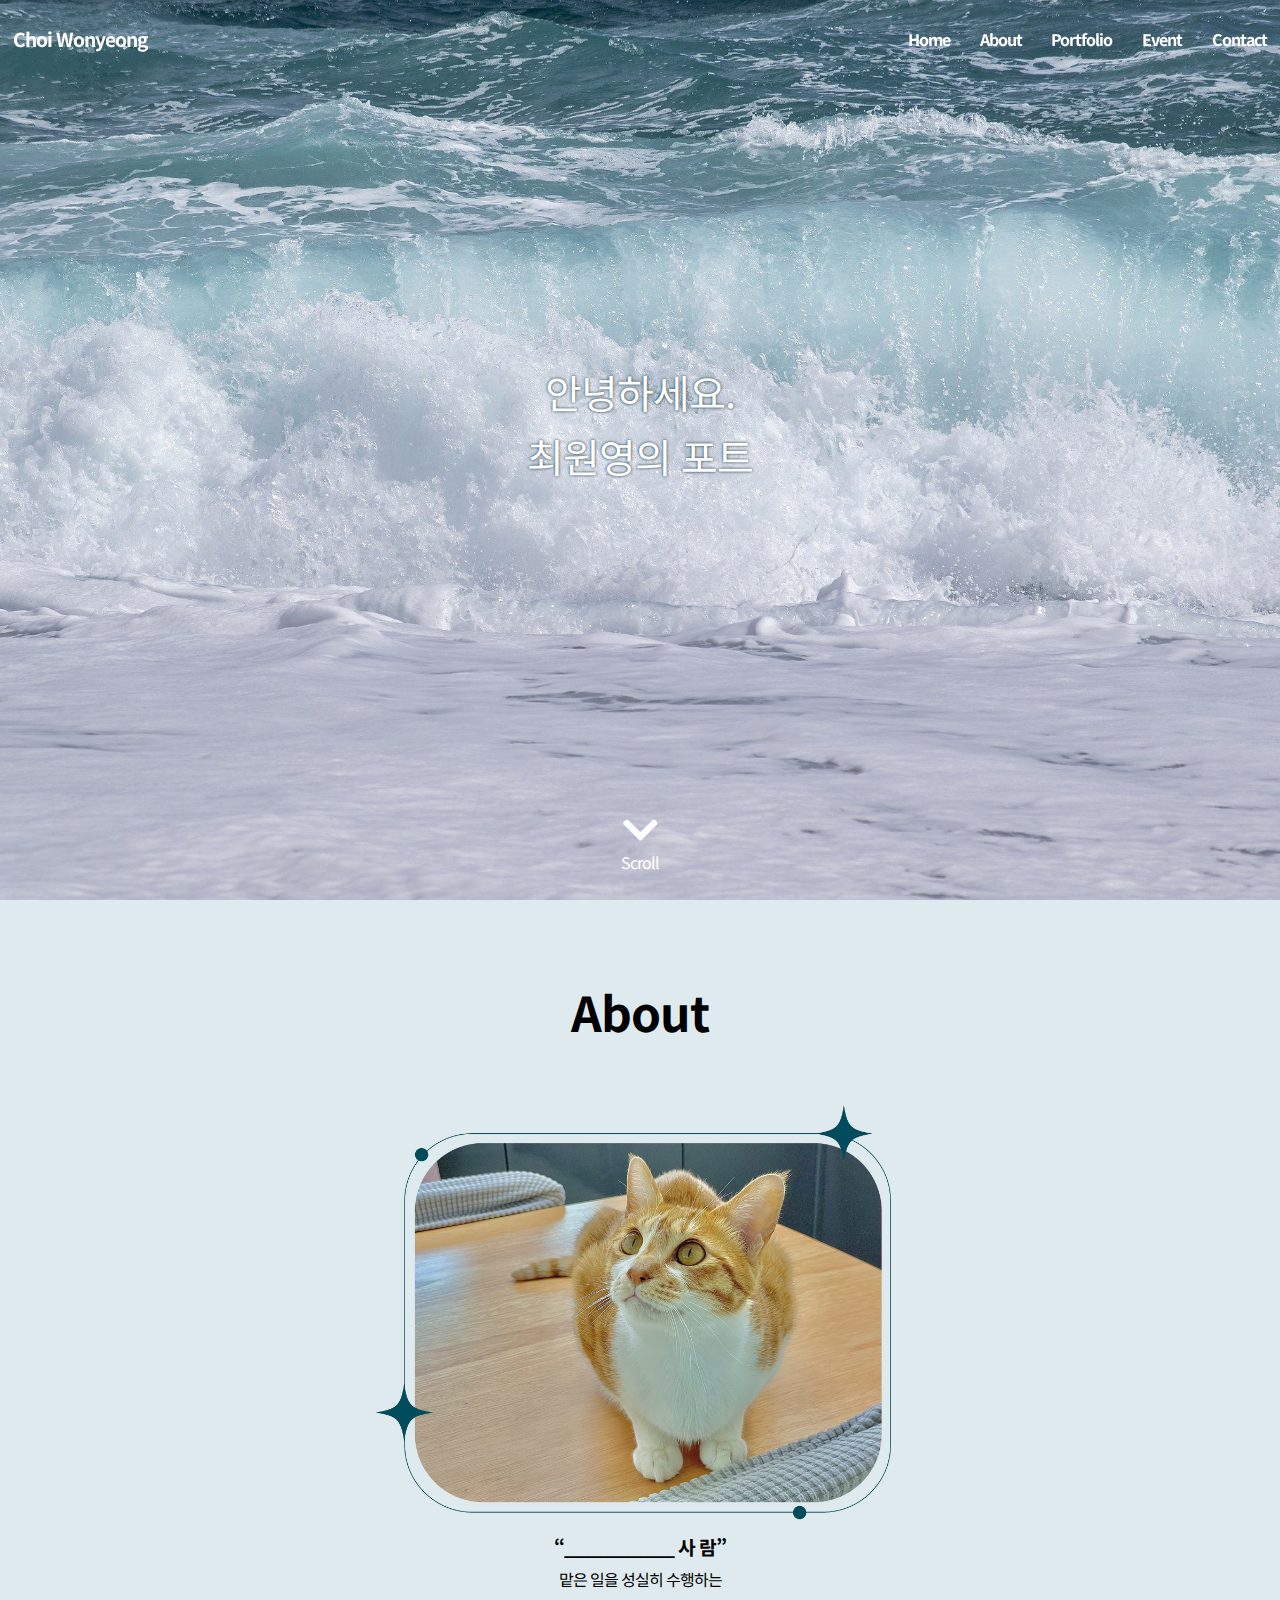
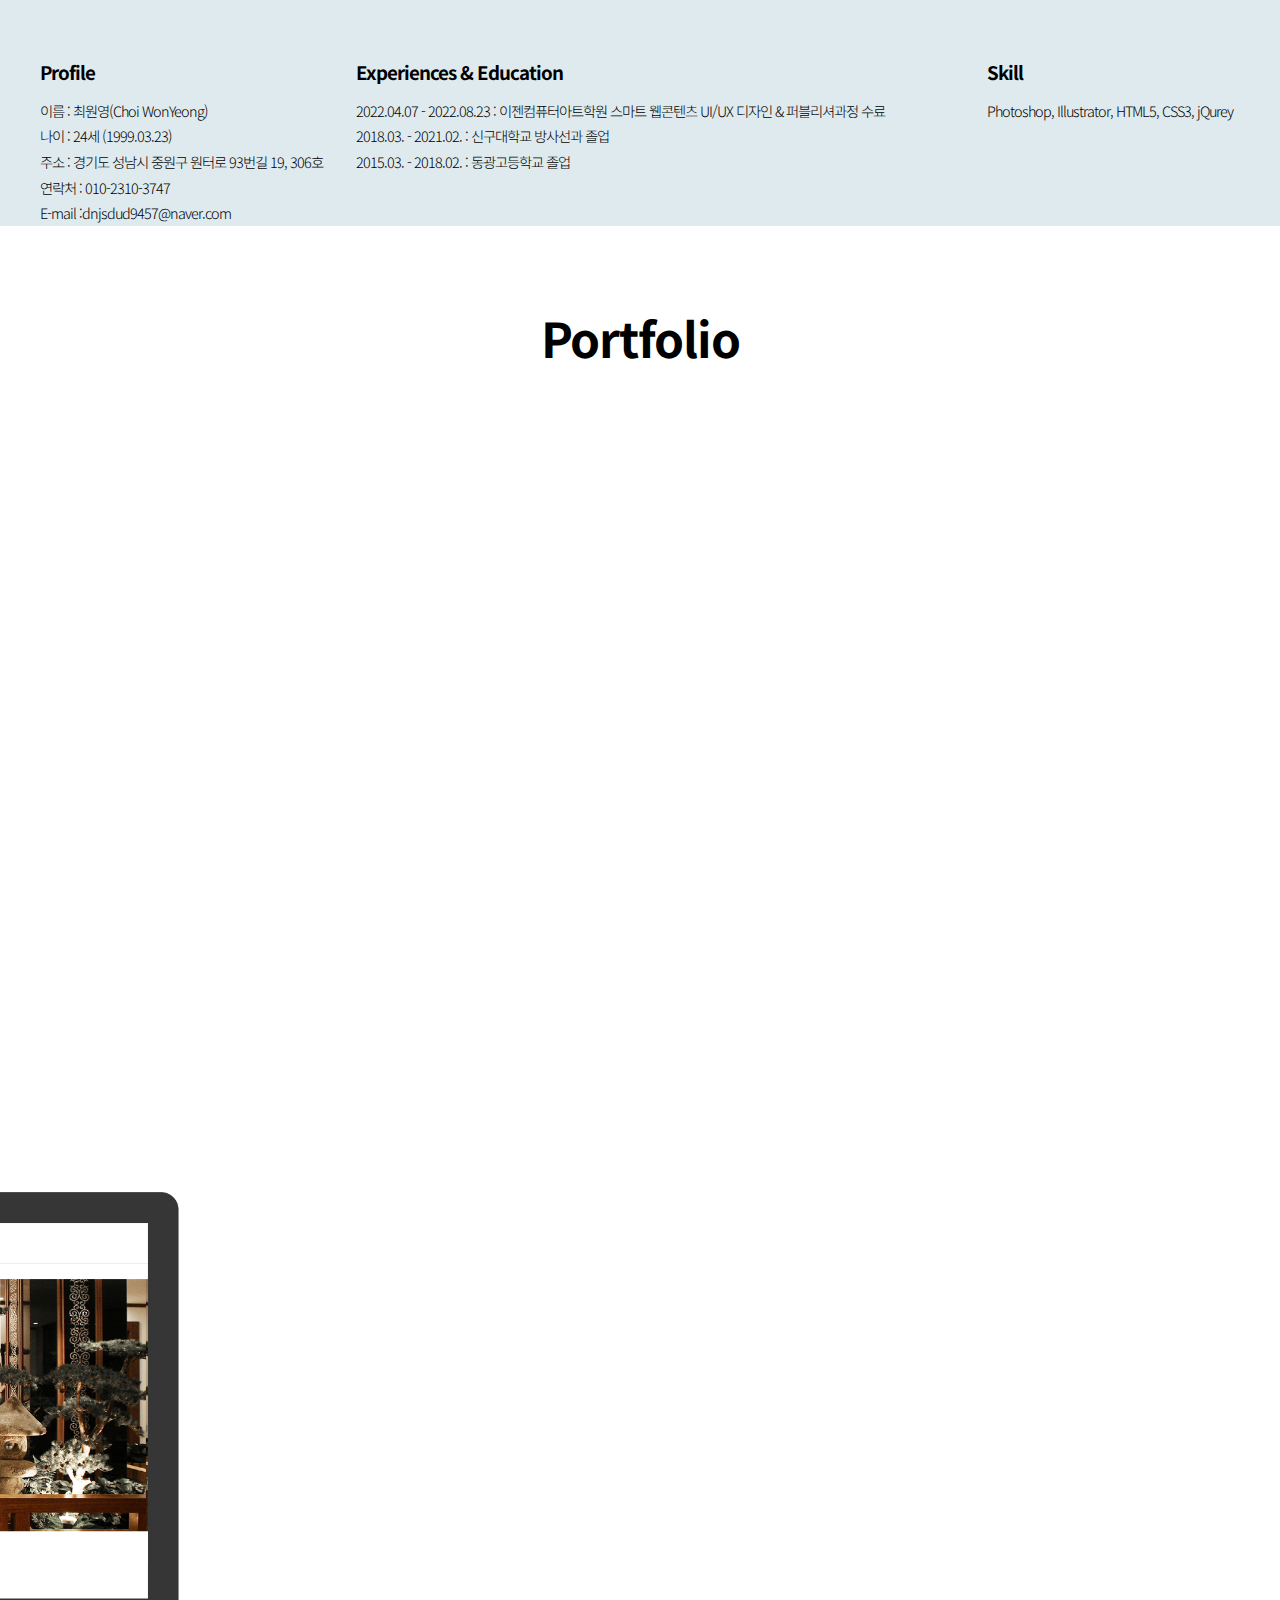
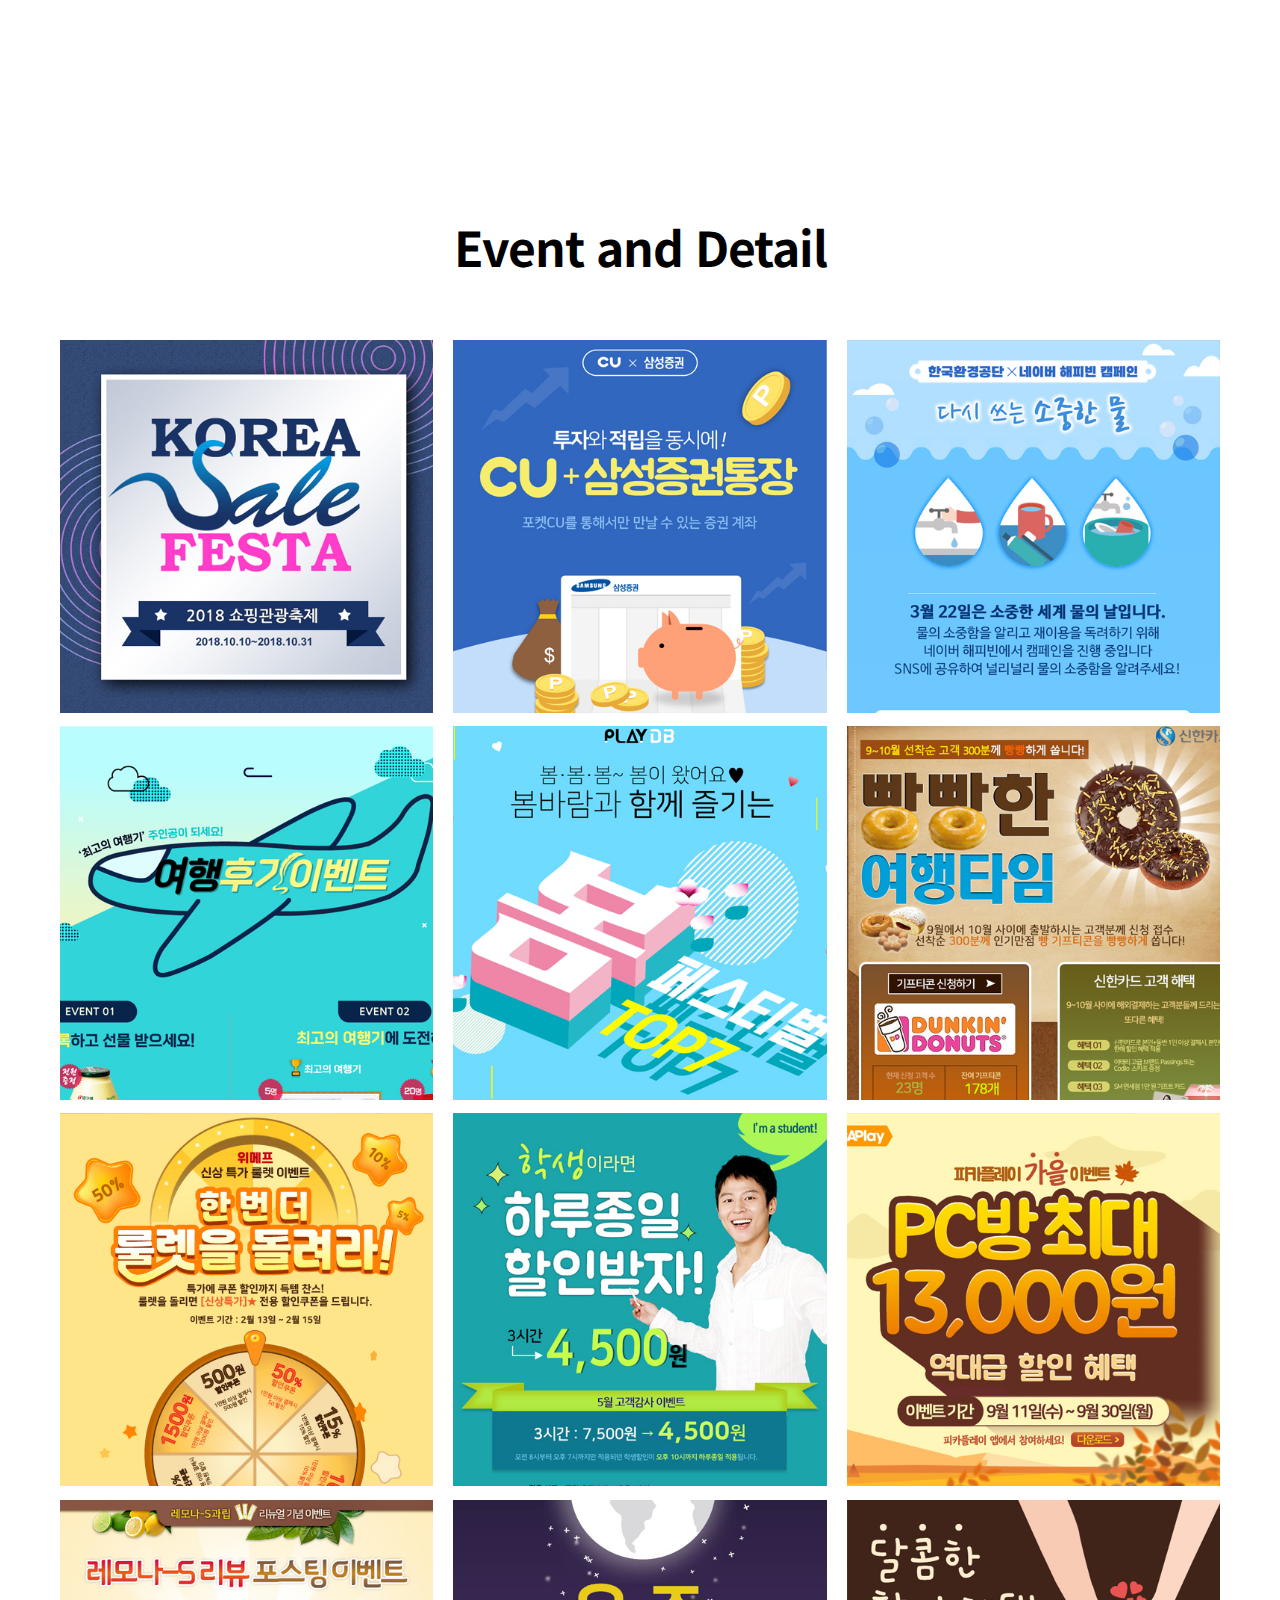
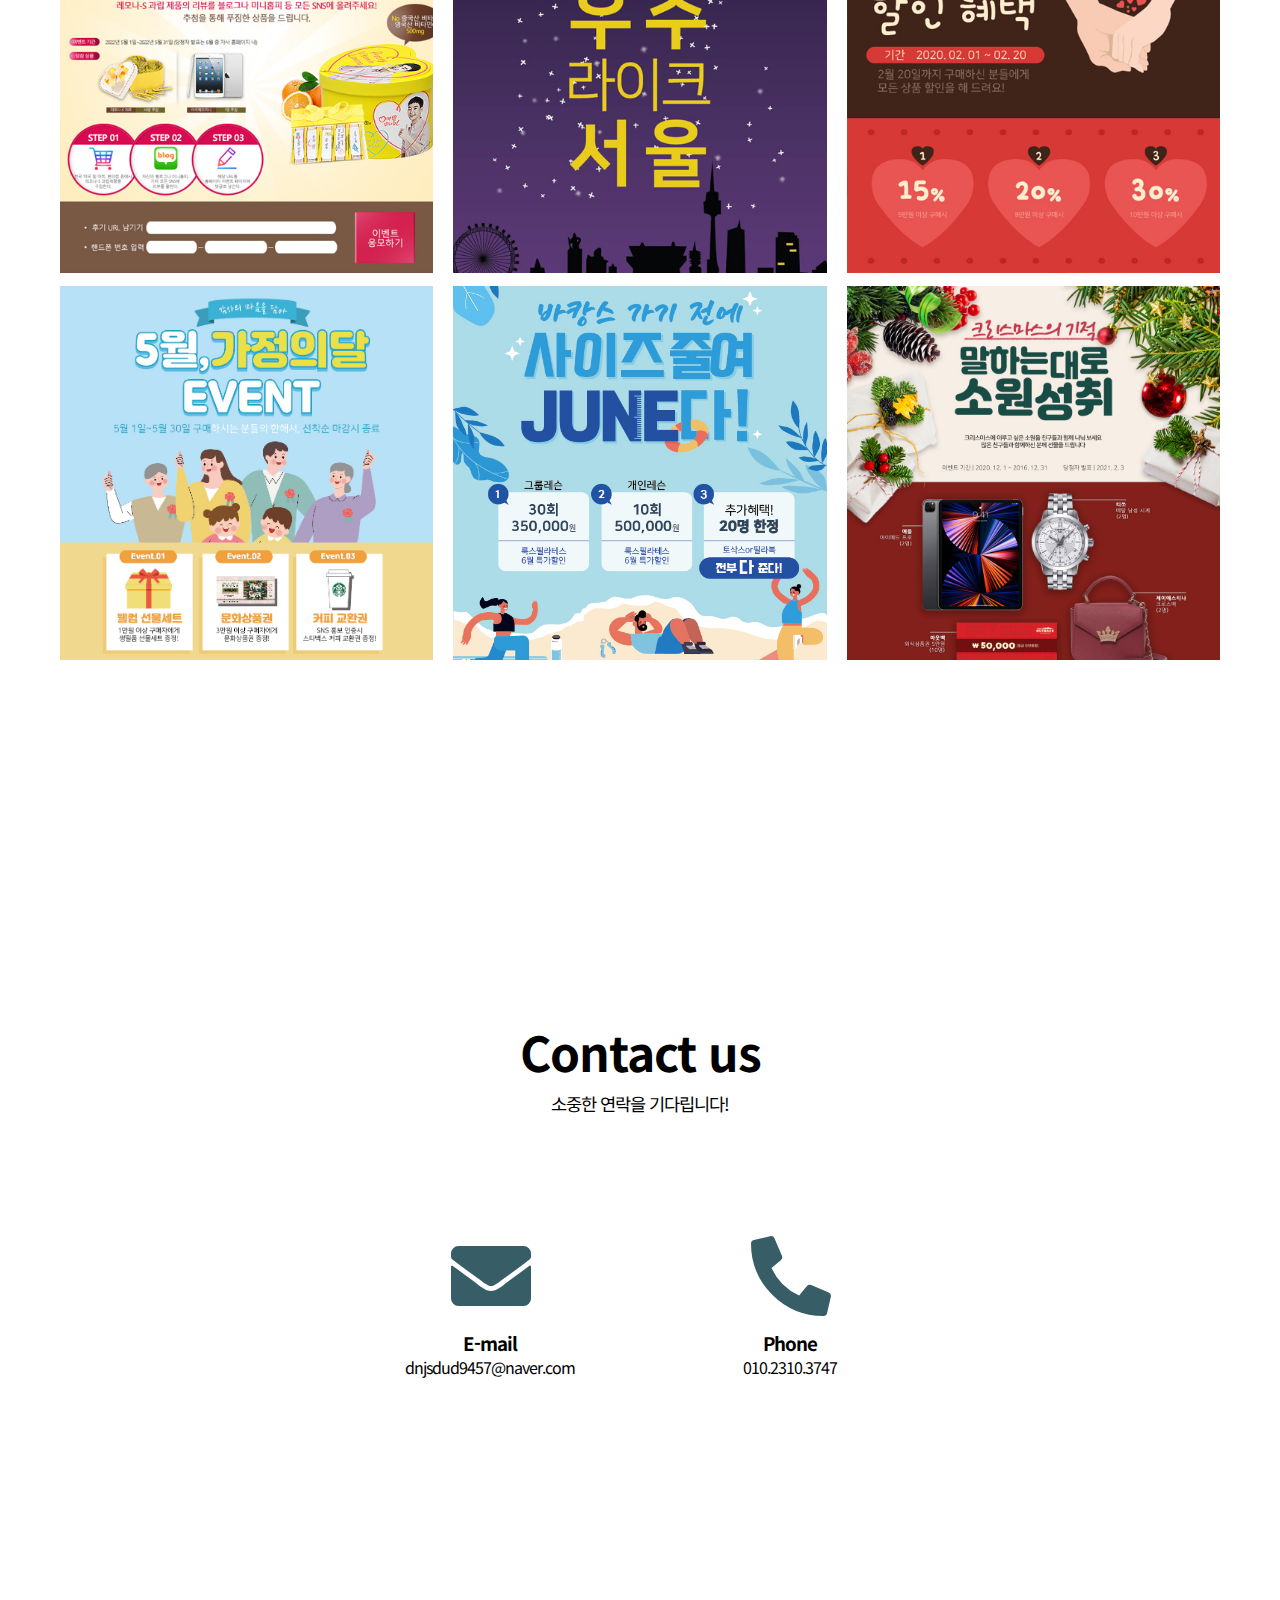
==== index.html @ a68a314a "Add files via upload" ====
<!DOCTYPE html>
<html lang="ko">
<head>
<meta charset="utf-8">
<meta name="viewport" content="width=device-width">
<title>최원영의 포트폴리오</title>
<script src="https://code.jquery.com/jquery-3.6.0.min.js"></script>
<script src="js/portfolio.js"></script>
<link rel="shortcut icon" href="#">
<link href="https://fonts.googleapis.com/css?family=Noto+Sans+KR:100,300,400,500,700,900&display=swap" rel="stylesheet">
<link rel="stylesheet" href="https://use.fontawesome.com/releases/v5.15.2/css/all.css">
<link rel="stylesheet" href="css/portfolio.css">
</head>
<body>
	<nav>
		<div>
			<p>Choi Wonyeong</p>
			<div>
				<a href="#top">Home</a>
				<a href="#about">About</a>
				<a href="#portfolio">Portfolio</a>
				<a href="#event">Event</a>
				<a href="#contact">Contact</a>
			</div>
		</div>
	</nav>
	<header id="top">
		<div id="typing"></div>
		<div id="scroll">
			<i class="fas fa-chevron-down"></i>
			<a href="#about">Scroll</a>
		</div>
	</header>
	<section id="about" class="area">
		<h2>About</h2>
		<img src="images/me2.png" alt="최원영">
		<p>
			<q>___________ 사 람</q><br>
			맡은 일을 성실히 수행하는
		</p>
		<div>
			<section>
				<h3>Profile</h3>
				<p>
					이름 : 최원영(Choi WonYeong)<br>
					나이 : 24세 (1999.03.23)<br>
					주소 :  경기도 성남시 중원구 원터로 93번길 19, 306호<br>
					연락처 : 010-2310-3747<br>
					E-mail :dnjsdud9457@naver.com
				</p>
			</section>
			<section>
				<h3>Experiences & Education</h3>
				<p>
					2022.04.07 - 2022.08.23 : 이젠컴퓨터아트학원 스마트 웹콘텐츠 UI/UX 디자인 & 퍼블리셔과정 수료<br>
					2018.03. - 2021.02. : 신구대학교 방사선과 졸업<br>
					2015.03. - 2018.02. : 동광고등학교 졸업
				</p>
			</section>
			<section>
				<h3>Skill</h3>
				<p>Photoshop, Illustrator, HTML5, CSS3, jQurey</p>
			</section>
		</div>
	</section>
	<div id="portfolio" class="area">
		<h2>Portfolio</h2>
		<section id="leeum">
			<div>
				<h3>서울 사진 학원</h3>
				<ul>
					<li>
						<b>사이트명</b>
						<span>서울 사진 학원</span>
					</li>						
					<li>
						<b>제작기간</b>
						<span>2022.06.10 - 2022.06.11</span>
					</li>
					<li>
						<b>제작물</b>
						<span>메인페이지</span>
					</li>
					<li>
						<b>컨셉</b>
						<span>단정한</span>
					</li>
					<li>
						<b>컨셉설명</b>
						<span>기존 웹사이트는 플래쉬를 이용한 사이트로 좁은 여백에 정보의 중요도가 구분되지 않았습니다. 때문에, 정보의 중요도를 나누고 여백을 주어 정보에 집중 할 수 있도록 메인페이지를 구성하였습니다.</span><br>					
					</li>					
				</ul>
				<a href="plan/seoul/index.html" target="_blank">리뉴얼 기획서</a>
				<a href="https://chy8115.cafe24.com/web/seoul/index.html" target="_blank" title="서울 사진 학원" onclick="window.open('seoul/index.html','win1','width=1300,height=736');return false;" onkeypress="this.onclick()" class="noBlack">웹사이트 바로가기</a>
			</div>
			<div>
				<img src="images/portfolio-4.jpg" alt="포트폴리오 서울사진학원">
			</div>			
		</section>
		<section id="burts">
			<div>
				<img src="images/portfolio-2.jpg" alt="한정식 한우리">
			</div>
			<div>
				<h3>한정식 한우리</h3>
				<ul>
					<li>
						<b>사이트명</b>
						<span>한정식 한우리 (반응형)</span>
					</li>
					<li>
						<b>제작기간</b>
						<span>2022.06.27 - 2022.06.28</span>
					</li>
					<li>
						<b>제작물</b>
						<span>메인페이지</span>
					</li>
					<li>
						<b>컨셉</b>
						<span>정갈한, 단정한</span>
					</li>
					<li>
						<b>컨셉설명</b>
						<span>한정식이 주는 정갈함을 중점으로 디자인하였으며, 고급스러움을 표현하고자 명조 계열의 폰트를 사용하였습니다.</span>
					</li>
				</ul>
				<a href="https://chy8115.cafe24.com/web/hanwoori/index.html" target="_blank">웹사이트 바로가기</a>
				<a href="https://chy8115.cafe24.com/web/hanwoori/index.html" onclick="window.open(this.href, 'win1', 'top=50, left=200 , width=414, height=736, toolbar=yes, scrollbars=no, resizable=yes'); return false;"   onkeypress="this.onclick()">모바일앱 바로가기</a>
			</div>
		</section>
		<section id="tae">
			<div>
				<h3>빈센트 반 고흐</h3>
				<ul>
					<li>
						<b>사이트명</b>
						<span>빈센트 반 고흐</span>
					</li>
					<li>
						<b>제작기간</b>
						<span>2022.05.29 - 2022.05.30</span>
					</li>
					<li>
						<b>제작물</b>
						<span>메인페이지 및 서브 페이지</span>
					</li>
					<li>
						<b>컨셉</b>
						<span>예술적인</span>
					</li>
					<li>
						<b>컨셉설명</b>
						<span>빈센트 반 고흐의 대표작을 이용하여 페이지를 만들고, 그의 작품을 더욱 보기 쉽게 표현하였습니다.</span>
					</li>
				</ul>
				<a href="https://chy8115.cafe24.com/web/gogh/index.html" onclick="window.open(this.href, 'win1', 'top=50, left=200 , width=414, height=736, toolbar=yes, scrollbars=no, resizable=yes'); return false;"   onkeypress="this.onclick()">모바일앱 바로가기</a>
			</div>
			<div>
				<img src="images/portfolio-3.jpg" alt="포트폴리오 빈센트 반 고흐">
			</div>
		</section>
		<section id="money">
			<div>
				<img src="images/portfolio-5.jpg" alt="간편 가계부">
			</div>
			<div>
				<h3>간편 가계부 모바일 앱</h3>
				<ul>
					<li>
						<b>사이트명</b>
						<span>간편 가계부</span>
					</li>
					<li>
						<b>제작기간</b>
						<span>2022.06.30 - 2022.07.01</span>
					</li>
					<li>
						<b>제작물</b>
						<span>메인페이지 및 서브 페이지</span>
					</li>
					<li>
						<b>컨셉</b>
						<span>귀여운, 심플한</span>
					</li>
					<li>
						<b>컨셉설명</b>
						<span>간편한 사용을 위해 심플하게 만들고자 하였으며, 파스텔톤의 색들을 이용하여 귀여운 느낌을 더하였습니다.</span>
					</li>
				</ul>
				<a href="plan/money/index.html" target="_blank">모바일 앱 기획서</a>
			</div>
		</section>
	</div>
	<section id="event" class="area">
		<h2>Event and Detail</h2>
		<div>
			<div>
				<img src="images/event-1.jpg" alt="코리아세일 페스타">
				<p>
					<i class="fas fa-search"></i>
					<b>자세히보기</b>
				</p>
			</div>
			<div>
				<img src="images/event-2.jpg" alt="CU 삼성증권통장">
				<p>
					<i class="fas fa-search"></i>
					<b>자세히보기</b>
				</p>
			</div>
			<div>
				<img src="images/event-3.jpg" alt="물의 날 해피빈 이벤트">
				<p>
					<i class="fas fa-search"></i>
					<b>자세히보기</b>
				</p>
			</div>
			<div>
				<img src="images/event-4.jpg" alt="여행 후기 이벤트">
				<p>
					<i class="fas fa-search"></i>
					<b>자세히보기</b>
				</p>
			</div>
			<div>
				<img src="images/event-5.jpg" alt="봄 페스티벌">
				<p>
					<i class="fas fa-search"></i>
					<b>자세히보기</b>
				</p>
			</div>
			<div>
				<img src="images/event-6.jpg" alt="빵빵한 여행타임">
				<p>
					<i class="fas fa-search"></i>
					<b>자세히보기</b>
				</p>
			</div>
			<div>
				<img src="images/event-7.jpg" alt="한 번 더 룰렛을 돌려라">
				<p>
					<i class="fas fa-search"></i>
					<b>자세히보기</b>
				</p>
			</div>
			<div>
				<img src="images/event-8.jpg" alt="학생 할인 이벤트">
				<p>
					<i class="fas fa-search"></i>
					<b>자세히보기</b>
				</p>
			</div>
			<div>
				<img src="images/event-9.jpg" alt="피카플레이 가을 이벤트">
				<p>
					<i class="fas fa-search"></i>
					<b>자세히보기</b>
				</p>
			</div>			
			<div>
				<img src="images/event-10.jpg" alt="레모나S 포스팅 이벤트">
				<p>
					<i class="fas fa-search"></i>
					<b>자세히보기</b>
				</p>
			</div>
			<div>
				<img src="images/event-11.jpg" alt="우주 라이크 서울">
				<p>
					<i class="fas fa-search"></i>
					<b>자세히보기</b>
				</p>
			</div>
			<div>
				<img src="images/event-12.jpg" alt="달콤한 할인 혜택">
				<p>
					<i class="fas fa-search"></i>
					<b>자세히보기</b>
				</p>
			</div>
			<div>
				<img src="images/event-13.jpg" alt="가정의 달 이벤트">
				<p>
					<i class="fas fa-search"></i>
					<b>자세히보기</b>
				</p>
			</div>
			<div>
				<img src="images/event-14.jpg" alt="사이즈 줄여준다">
				<p>
					<i class="fas fa-search"></i>
					<b>자세히보기</b>
				</p>
			</div>
			<div>
				<img src="images/event-15.jpg" alt="말하는대로 소원성취">
				<p>
					<i class="fas fa-search"></i>
					<b>자세히보기</b>
				</p>
			</div>
		</div>
	</section>
	<section id="contact" class="area">
		<h2>
			Contact us
			<b>소중한 연락을 기다립니다!</b>
		</h2>		
		<div>
			<section>
				<i class="fas fa-envelope"></i>
				<h3>E-mail</h3>
				<p>dnjsdud9457@naver.com</p>
			</section>
			<section>
				<a class="fas fa-phone-alt" href="tel:010-2310-3747"></a>
				<h3>Phone</h3>
				<a href="tel:010-2310-3747">010.2310.3747</a>
			</section>
		</div>
	</section>
	<footer>
	</footer>
	<section id="popup">
		<h3>제목</h3>
		<img src="#" alt="#">
	</section>
</body>
</html>
---- css/portfolio.css ----
@charset "utf-8";

/*공통*/
*{margin:0; padding:0; box-sizing:border-box;}
html,body {font:12pt/160% 'Noto Sans KR', sans-serif; letter-spacing: -0.75pt;}
img {max-width:100%; display:block;}
a {text-decoration:none;}


/*내비게이션*/
nav {position:fixed; width:100%; top:0;  padding:20pt 10pt 10pt 10pt; font-weight:bold; z-index:1; transition:0.3s;}
nav.act {background:#5b818a;}
nav> div {max-width:1490px; margin:auto; display:flex;}
nav p {flex:1; font-size:1.2rem; color:white;}
nav a {margin-left:20pt; color:white; /*text-shadow:0 0 5px #254554;*/}
nav a:hover, a.active {color:#0e2d39;}

/*헤더*/
#top {height:100vh; background:url("../images/bg1.jpg") no-repeat fixed center top / cover;}
#typing{padding:40vh 1px 0 1px; color:white; text-align:center; line-height:160%; font-size:2.5rem; height:60vh; text-shadow:0px 0px 3px #0e2d39;}
#scroll {max-width:100px; margin:auto; margin-top:30vh; text-align:center;}
#top i {font-size:2.5rem; color:white; display:block; animation:down 1s infinite both;}
@keyframes down{
	from 	{transform:translateY(-10pt); opacity:1;}
	to 		{transform:translateY(0); opacity:0;}
}
#top a {color:white;}


h2 {text-align:center; font-size:3rem; margin-bottom:60pt; color:black;}
.area {padding-top:11vh; min-height:100vh;}


/*About*/
#about {background:#deeaee;}
#about img {width:400pt; margin:0pt auto; }
#about> p {max-width:150pt; margin:auto; text-align:center;}
#about  q {font-weight:bold; font-size:1.2rem; line-height:200%;}
#about> div {max-width:900pt; margin:auto; display:flex;}
#about  section {flex:1;}
#about  section:nth-child(1) {flex:1;}
#about  section:nth-child(2) {flex:2;}
#about  section:nth-child(3) {flex:0.8;}
#about  section> p {font-weight:300; font-size:0.9rem;}
#about h3 {margin:50pt 0 10pt 0;}

/*Portfolio*/
#portfolio {max-width:1000pt;margin:auto; overflow:hidden;}
#portfolio> section {display:flex; align-items:center;}
#leeum {padding:10vh 0 10vh 0; }
#tae {padding-top:0;}

#portfolio> section:nth-of-type(1) 		{transform:translateY(100px); opacity:0; transition:1s;}
#portfolio> section:nth-of-type(1).act	{transform:translateY(0); opacity:1;}

#portfolio> section:nth-of-type(2)> div:first-child {transform:translateX(-450pt);transition:3s;}
#portfolio> section:nth-of-type(2)> div:last-child	{transform:translateX(600pt); transition:3s;}

#portfolio> section:nth-of-type(2).act> div:first-child {transform:translateX(0);}
#portfolio> section:nth-of-type(2).act> div:last-child	{transform:translateX(0);}

#portfolio> section:nth-of-type(3)> div:first-child {transform:scale(0.5); opacity:0; transition:2s;}
#portfolio> section:nth-of-type(3)> div:last-child	{transform:scale(0.5); opacity:0; transition:2s;}

#portfolio> section:nth-of-type(3).act> div:first-child {transform:scale(1); opacity:1;}
#portfolio> section:nth-of-type(3).act> div:last-child	{transform:scale(1); opacity:1;}

#portfolio> section:nth-of-type(4)> div:first-child {transform:translateX(-450pt);transition:3s;}
#portfolio> section:nth-of-type(4)> div:last-child	{transform:translateX(600pt); transition:3s;}

#portfolio> section:nth-of-type(4).act> div:first-child {transform:translateX(0);}
#portfolio> section:nth-of-type(4).act> div:last-child	{transform:translateX(0);}

#portfolio> section:not(#leeum) {min-height:40vh;padding-top:10vh;  }
#portfolio  div {line-height:270%;}
#portfolio h3 {font-size:2.3rem; padding-bottom:20pt;}
#portfolio div:first-child {padding-right:30pt; }
#leeum div:first-child {width:900pt;}
#portfolio ul {list-style:none; margin-bottom:25pt;}
#portfolio li {display:flex;}
#portfolio b  {min-width:60pt;}
#portfolio span {line-height:180%; text-align:justify;}
#portfolio a   {padding:6pt 30pt; border-radius:20pt; border:1pt solid #ddd; color:black; font-size:1.rem; font-weight:500; transition:0.3s;}
#portfolio a:first-of-type {margin-right:10pt;}
#portfolio a:hover {background:#555; color:white;}


/*Event and Detail*/
#event {max-width:900pt; margin:auto; margin-bottom:200pt;}
#event> div {display:flex; flex-wrap:wrap; justify-content:space-evenly; }
/*호버 각각 셀*/
#event> div> div {position:relative; margin-bottom:10pt; width:280pt; overflow:hidden;}
#event div img {width:100%; height:100%; transition:0.3s;}
/*호버: 검정바탕*/
#event div p  {position:absolute; width:100%; height:100%; background:rgba(0,0,0, 0.75); top:0; color:white; text-align:center; opacity:0;  transition:0.3s;}
/*호버: 돋보기*/
#event  i {font-size:2rem; display:block; margin-top:40%;}
/*호버: 검정+돋보기+더보기글자
#event  div:hover img {transform:scale(1.1); cursor:pointer;}
#event  div:hover p {opacity:1;}*/

#event div.ho img {transform:scale(1.1); cursor:pointer;}
#event div.ho p {opacity:1;}

#contact 	{background:url("../images/bg3.jpg") no-repeat fixed center top / cover;}
#contact b 	{display:block; font-size:1.1rem; font-weight:400; padding-top:20pt;}
#contact div {max-width:600px; margin:auto; display:flex; padding-top:30pt;}
#contact section {flex:1; text-align:center;}
#contact i, #contact a.fas {font-size:5rem; color:#375e67; padding-bottom:10pt;}
#contact h3+a {color:black;}


/*팝업 큰이미지 보기*/
#popup {position:fixed; top:0; width:100%; background:rgba(0,0,0, 0.9); z-index:2; height:100vh; overflow:auto; display:none;}
#popup h3 {padding:15pt; background:#333; text-align:center; color:white;}
#popup img {margin:auto;}


@media (max-width:600px) {
	
	h2 {font-size:2.2rem;}
	.area {/*padding-top:11vh;*/} 
	#top {background-size:auto 100vh;}
	#typing {font-size:2rem;}	
	
	nav {padding:10pt 5pt 5pt 5pt;}
	nav> div {display:block; }
	nav p {margin-bottom:5pt;}
	nav p+div {line-height:120%;}
	nav a {font-size:0.9rem; margin-left:18pt;}
	nav a:first-child {margin-left:0;}
	/***********/
	.area {padding-top:18vh;}
	
	#about {padding-bottom:20pt;}
	#about img {max-width:60%;}
	#about> div {display:block; padding:0 10pt;}
	/***********/
	#portfolio> section {padding:0  10pt;}
	
	#portfolio> section:nth-of-type(1)	{ transform:translateY(0); opacity:1;}
	#portfolio> section:nth-of-type(2)> div:first-child {transform:translateX(0);}
	#portfolio> section:nth-of-type(2)> div:last-child	{transform:translateX(0);}
	#portfolio> section:nth-of-type(3)> div:first-child {transform:scale(1); opacity:1;}
	#portfolio> section:nth-of-type(3)> div:last-child	{transform:scale(1); opacity:1;}
	
	#portfolio  h3   {font-size:1.8rem;}
	#portfolio  img  {margin-bottom:30pt;}
	
	#leeum, #tae {flex-direction:column-reverse;}
	#burts {flex-direction:column;}
	
	#portfolio div:first-child {padding-right:0pt;}
	#portfolio a {padding:4pt 13pt;}
	#portfolio a:first-of-type {margin-right:5pt;}
	
	
}
/* 넓이 (0~375픽셀) */
@media (max-width:375px) {	
	.area {padding-top:25vh;}
}
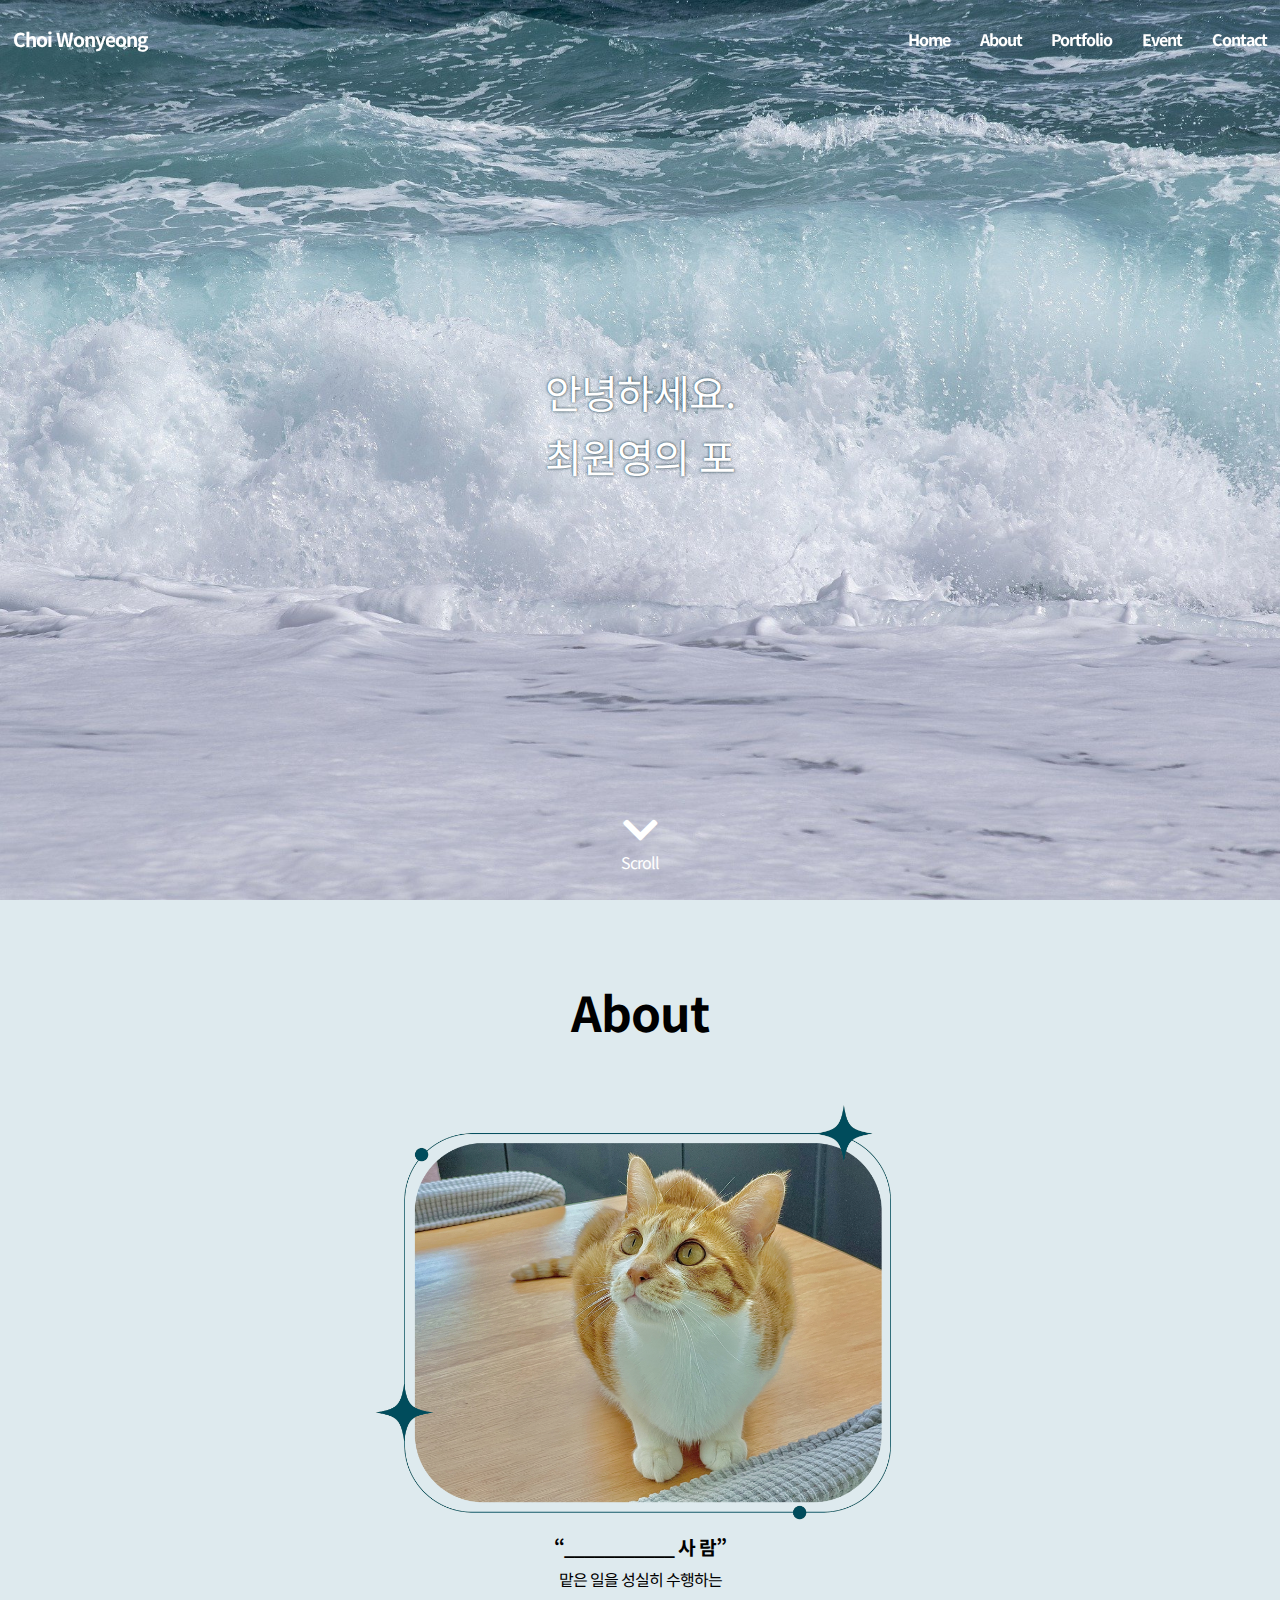
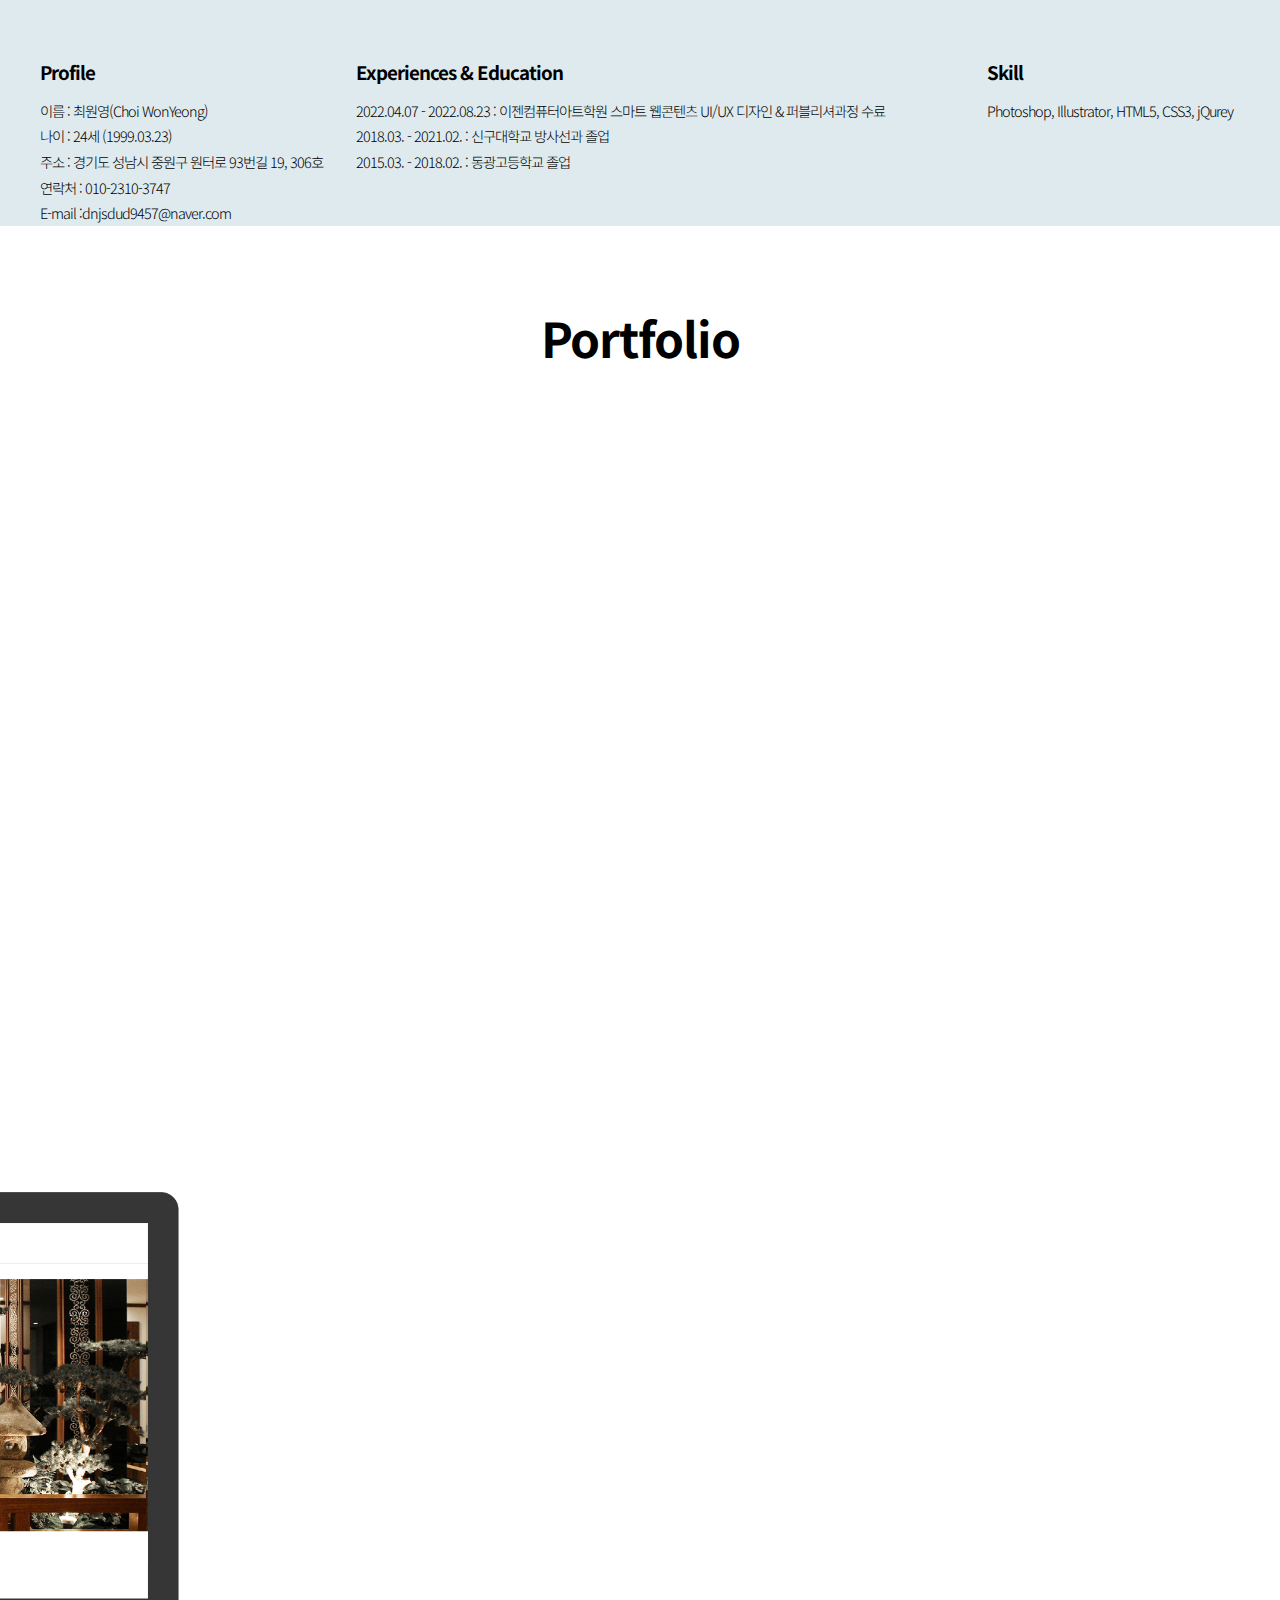
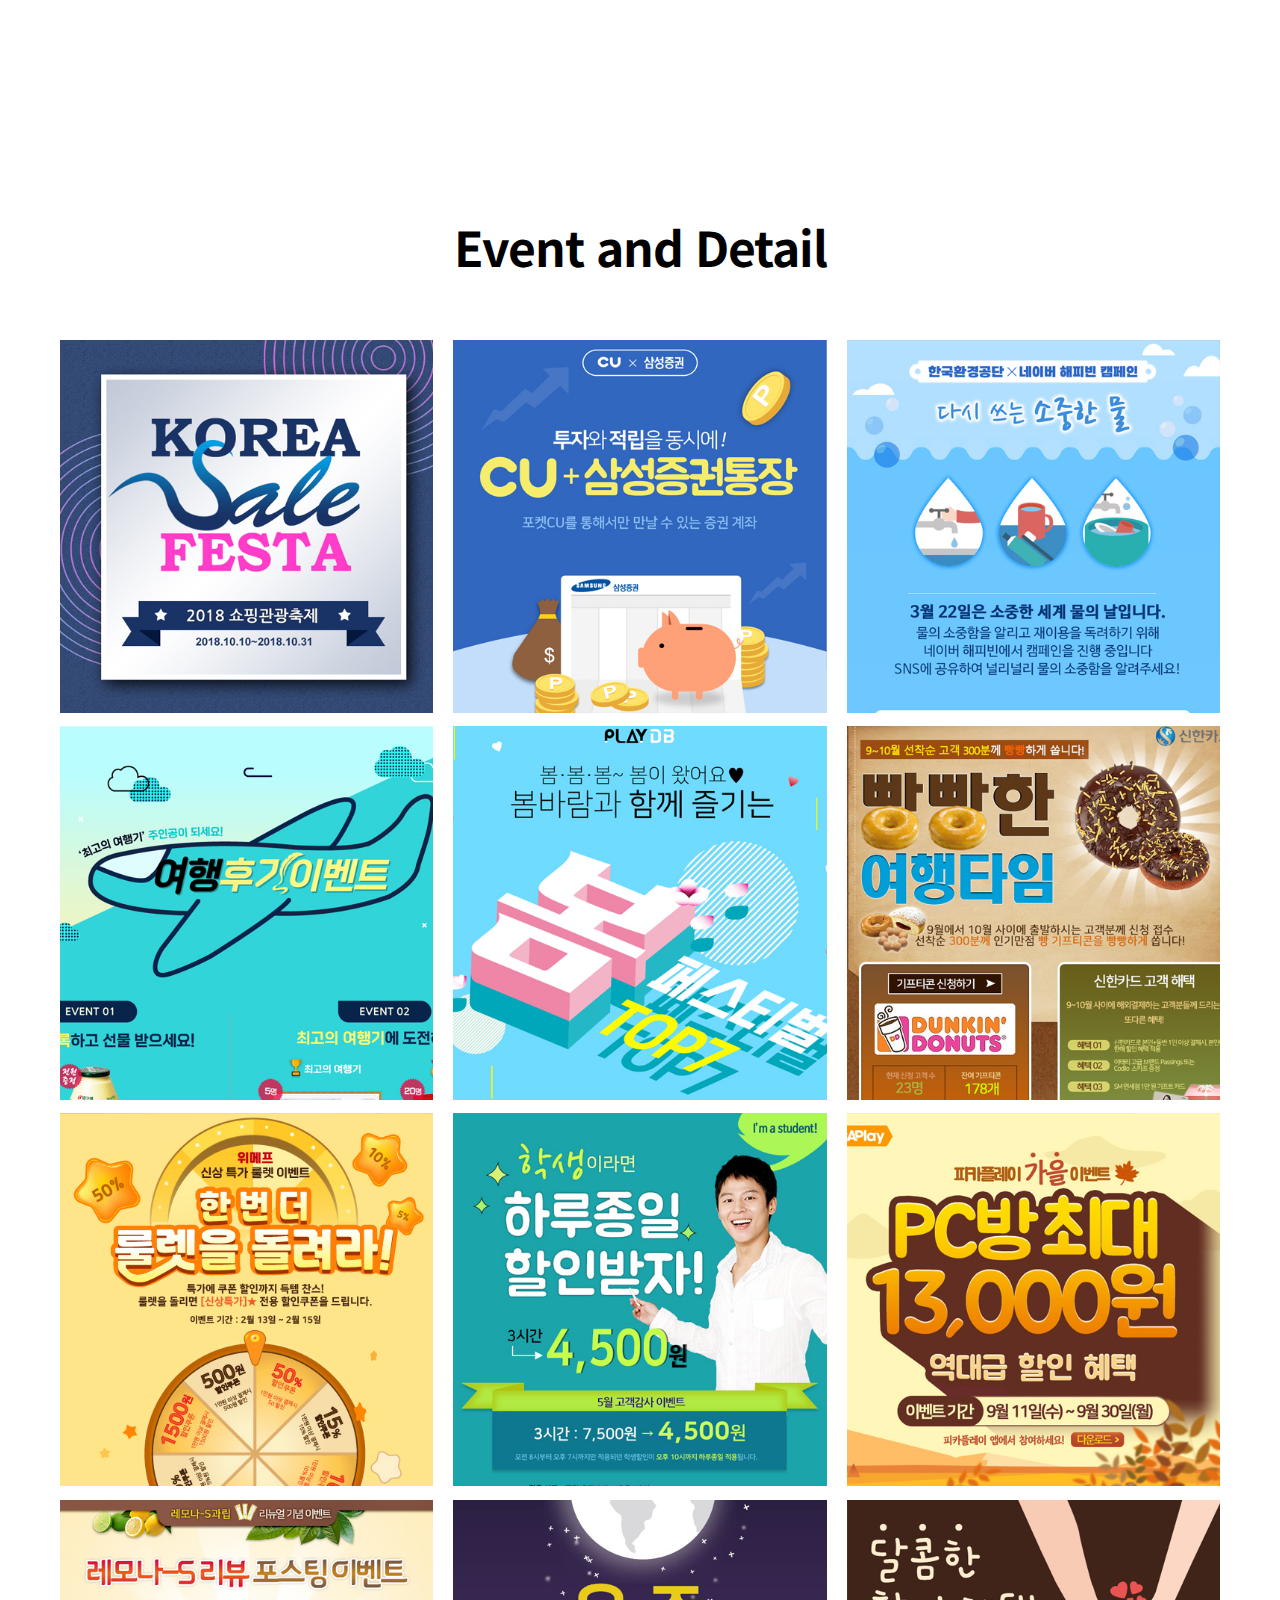
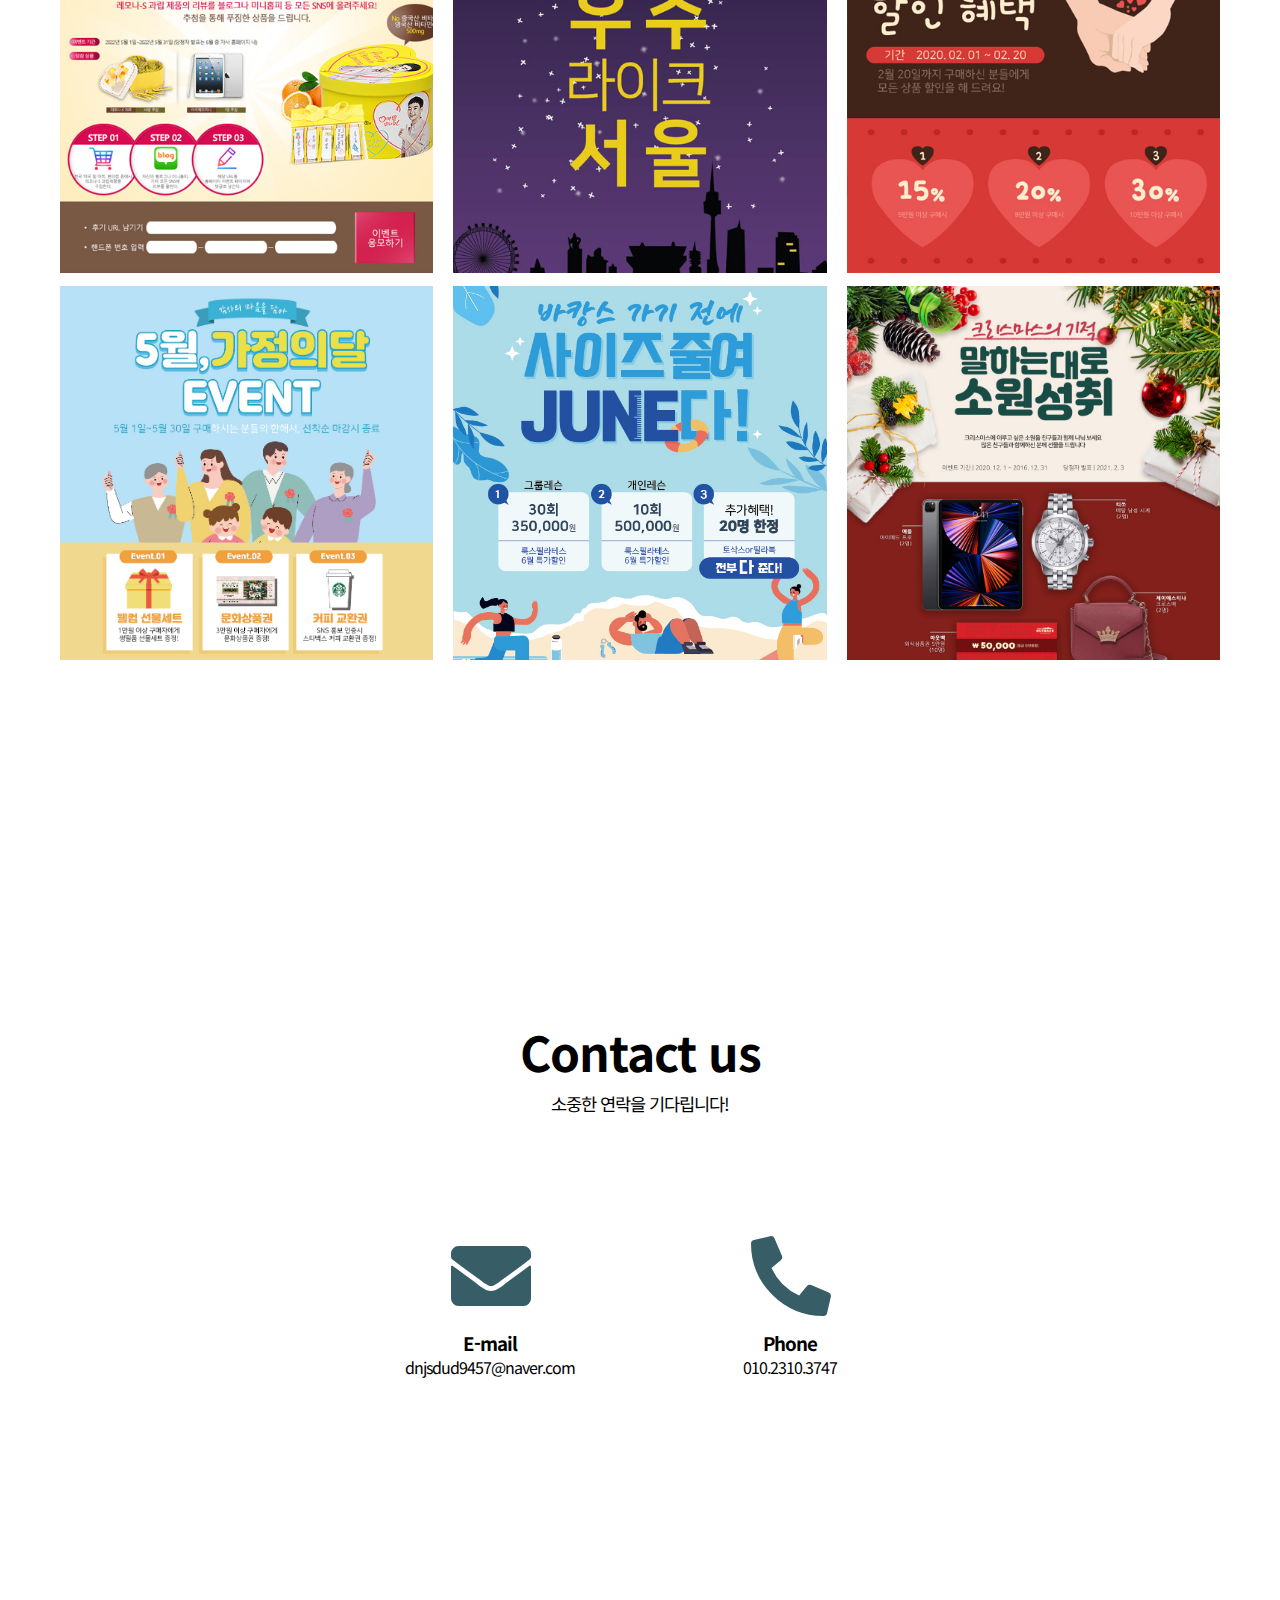
==== commit 94770d79: "Add files via upload" ====
--- a/index.html
+++ b/index.html
@@ -91,7 +91,7 @@
 					</li>					
 				</ul>
 				<a href="plan/seoul/index.html" target="_blank">리뉴얼 기획서</a>
-				<a href="https://chy8115.cafe24.com/web/seoul/index.html" target="_blank" title="서울 사진 학원" onclick="window.open('seoul/index.html','win1','width=1300,height=736');return false;" onkeypress="this.onclick()" class="noBlack">웹사이트 바로가기</a>
+				<a href="https://chy8115.cafe24.com/web/seoul/index.html" target="_blank">웹사이트 바로가기</a>
 			</div>
 			<div>
 				<img src="images/portfolio-4.jpg" alt="포트폴리오 서울사진학원">
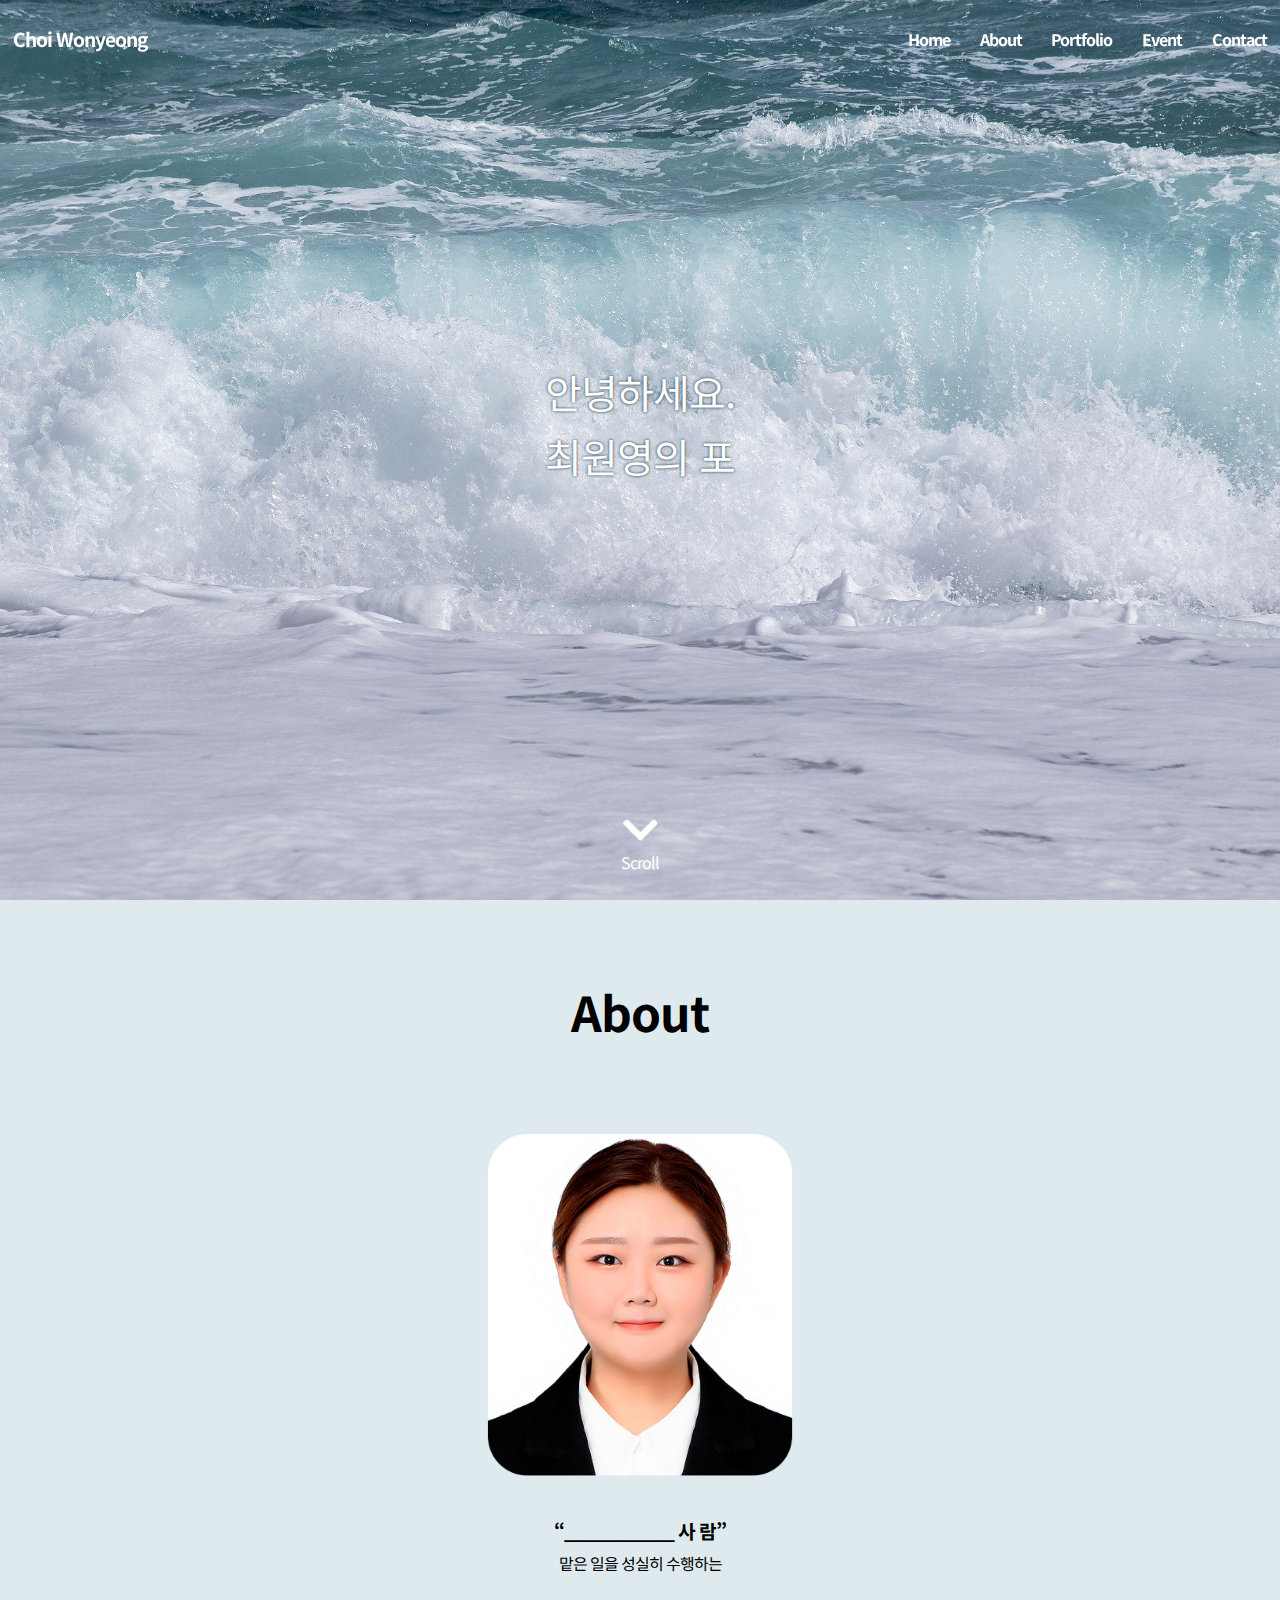
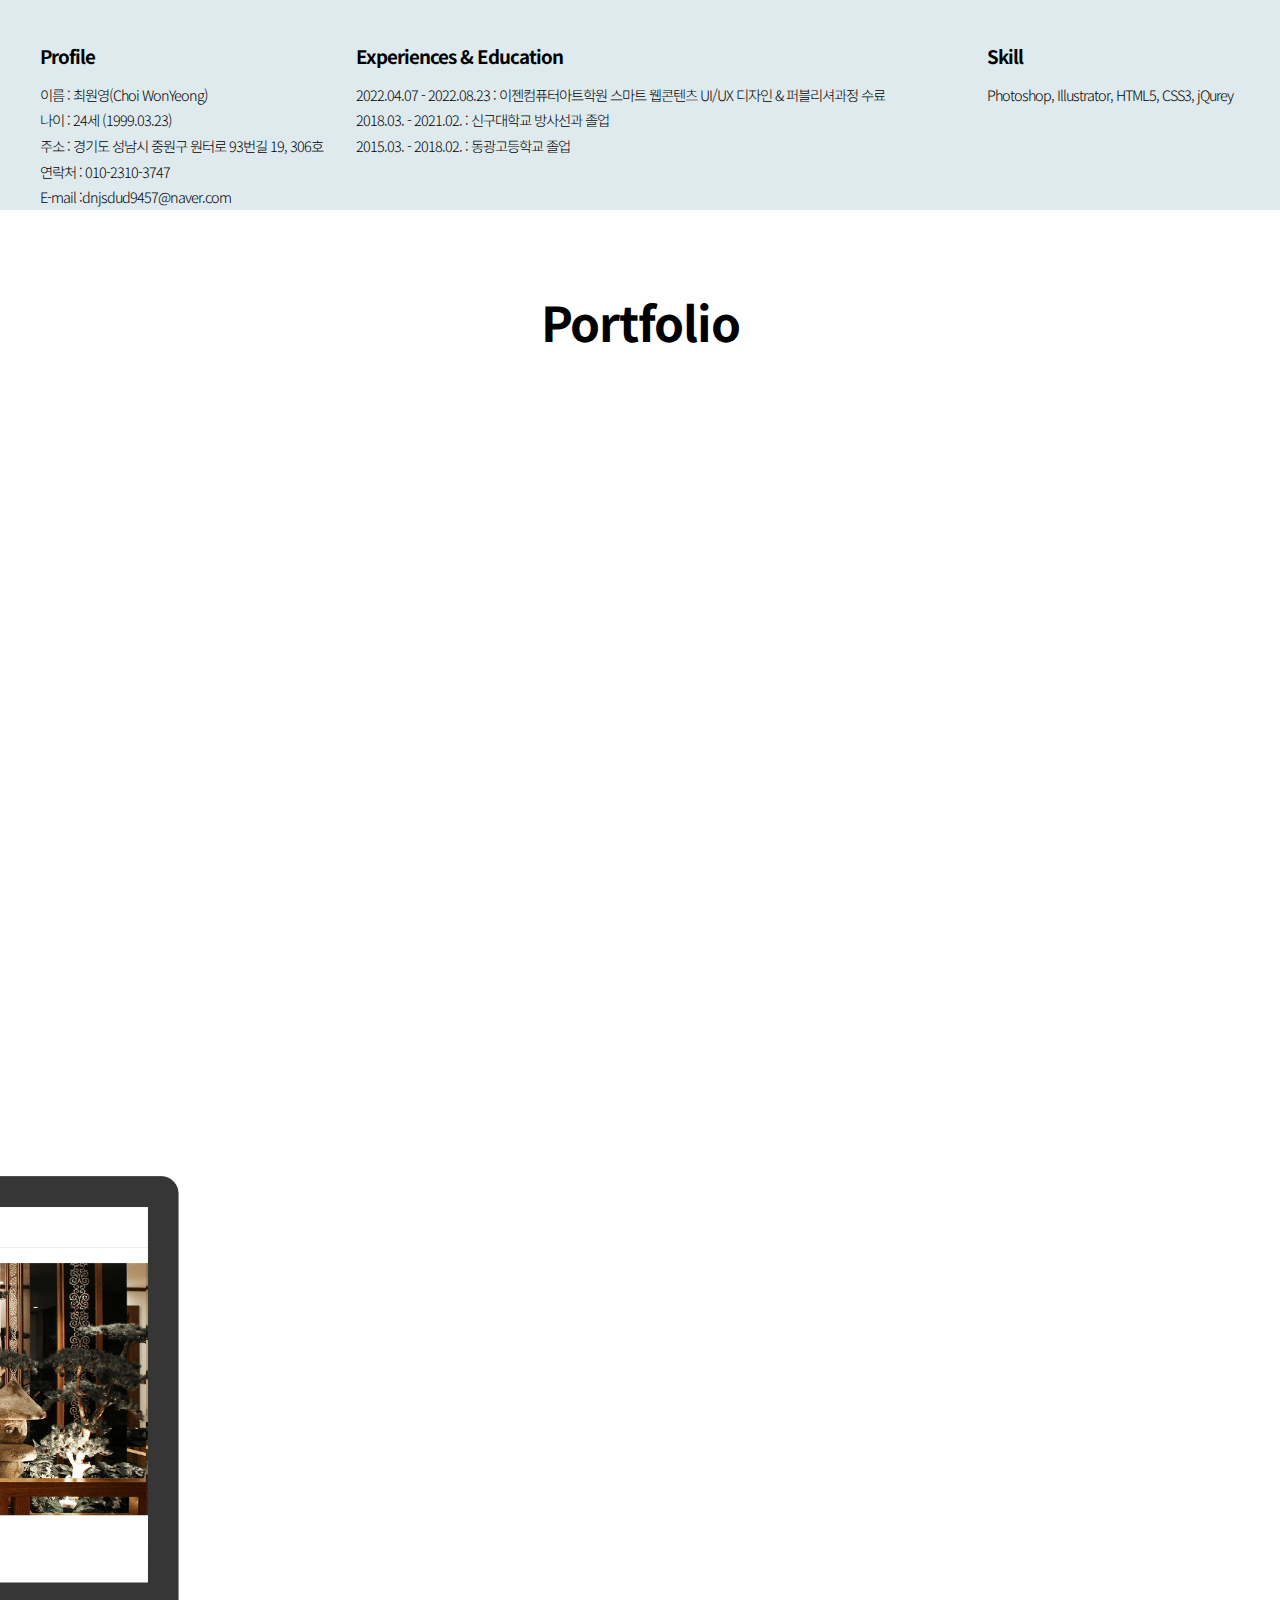
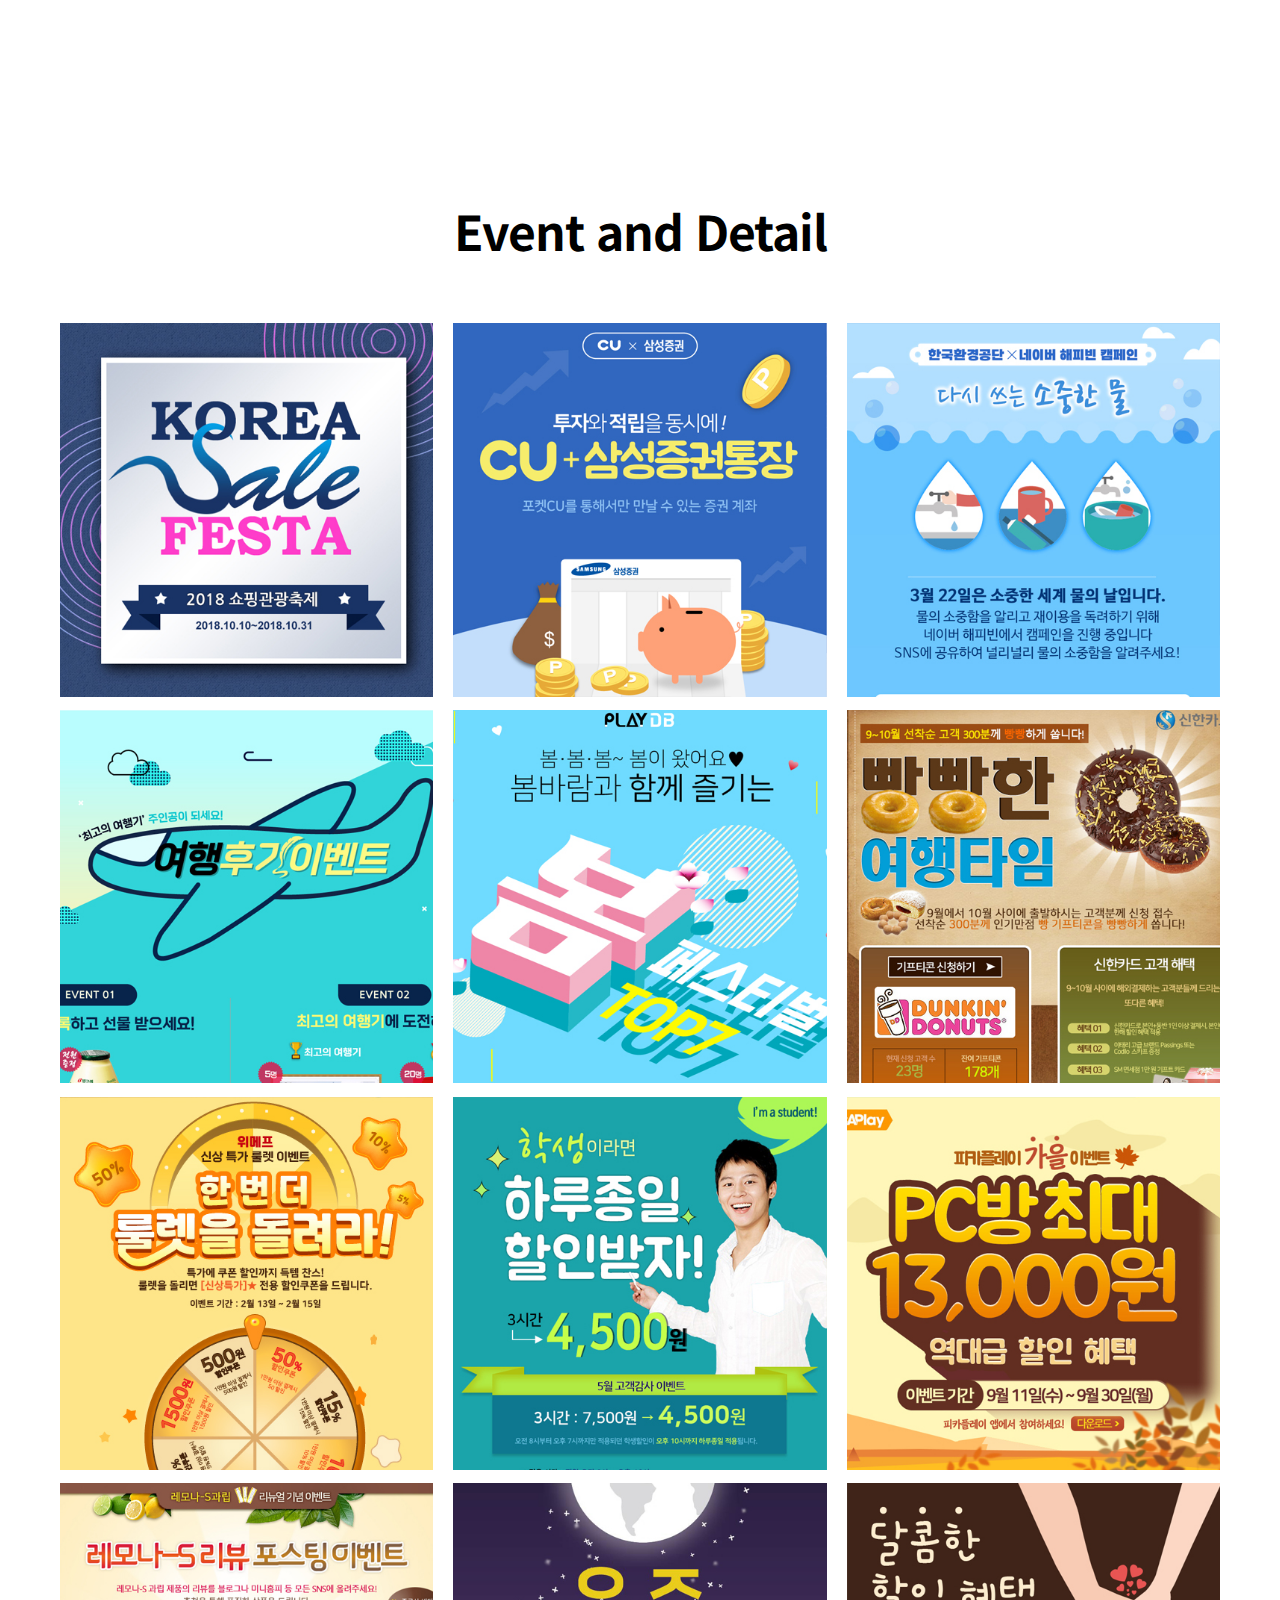
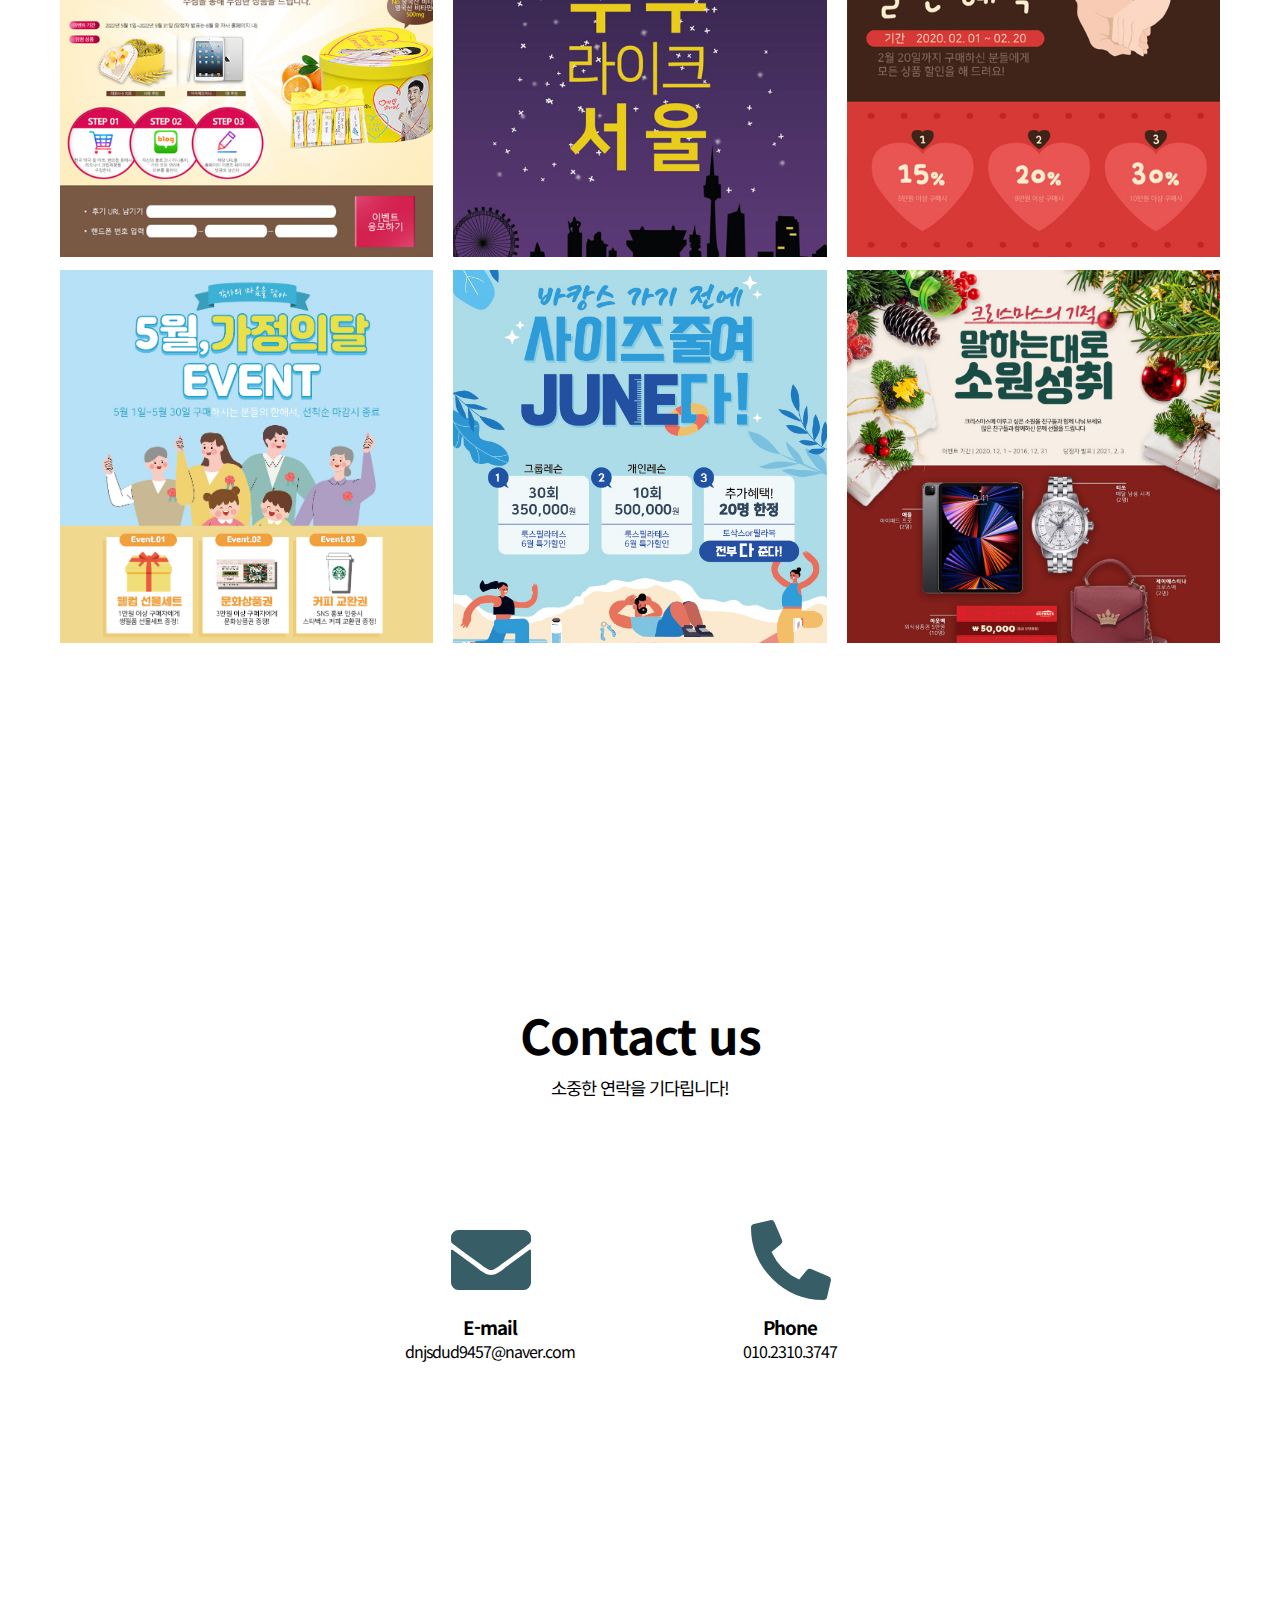
==== commit 2e89763b: "Add files via upload" ====
--- a/index.html
+++ b/index.html
@@ -33,7 +33,7 @@
 	</header>
 	<section id="about" class="area">
 		<h2>About</h2>
-		<img src="images/me2.png" alt="최원영">
+		<img src="images/me3.png" alt="최원영">
 		<p>
 			<q>___________ 사 람</q><br>
 			맡은 일을 성실히 수행하는
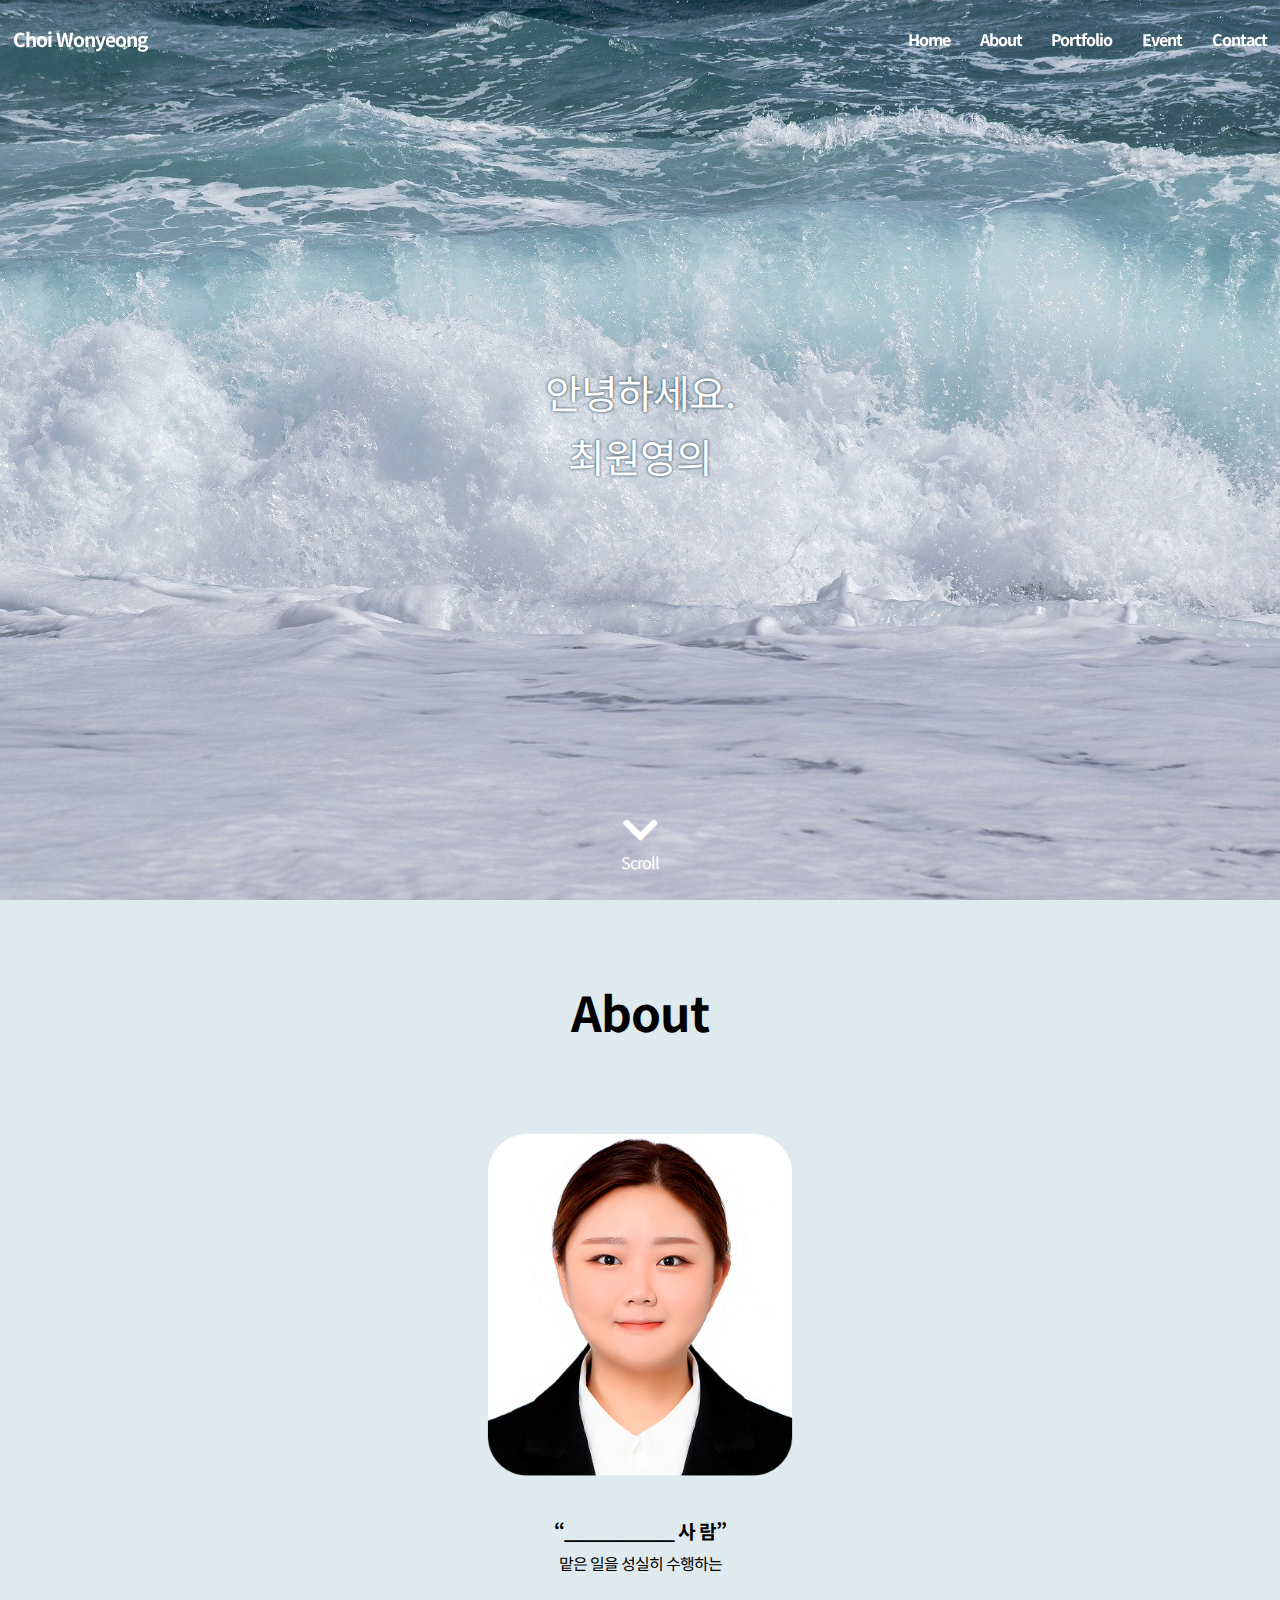
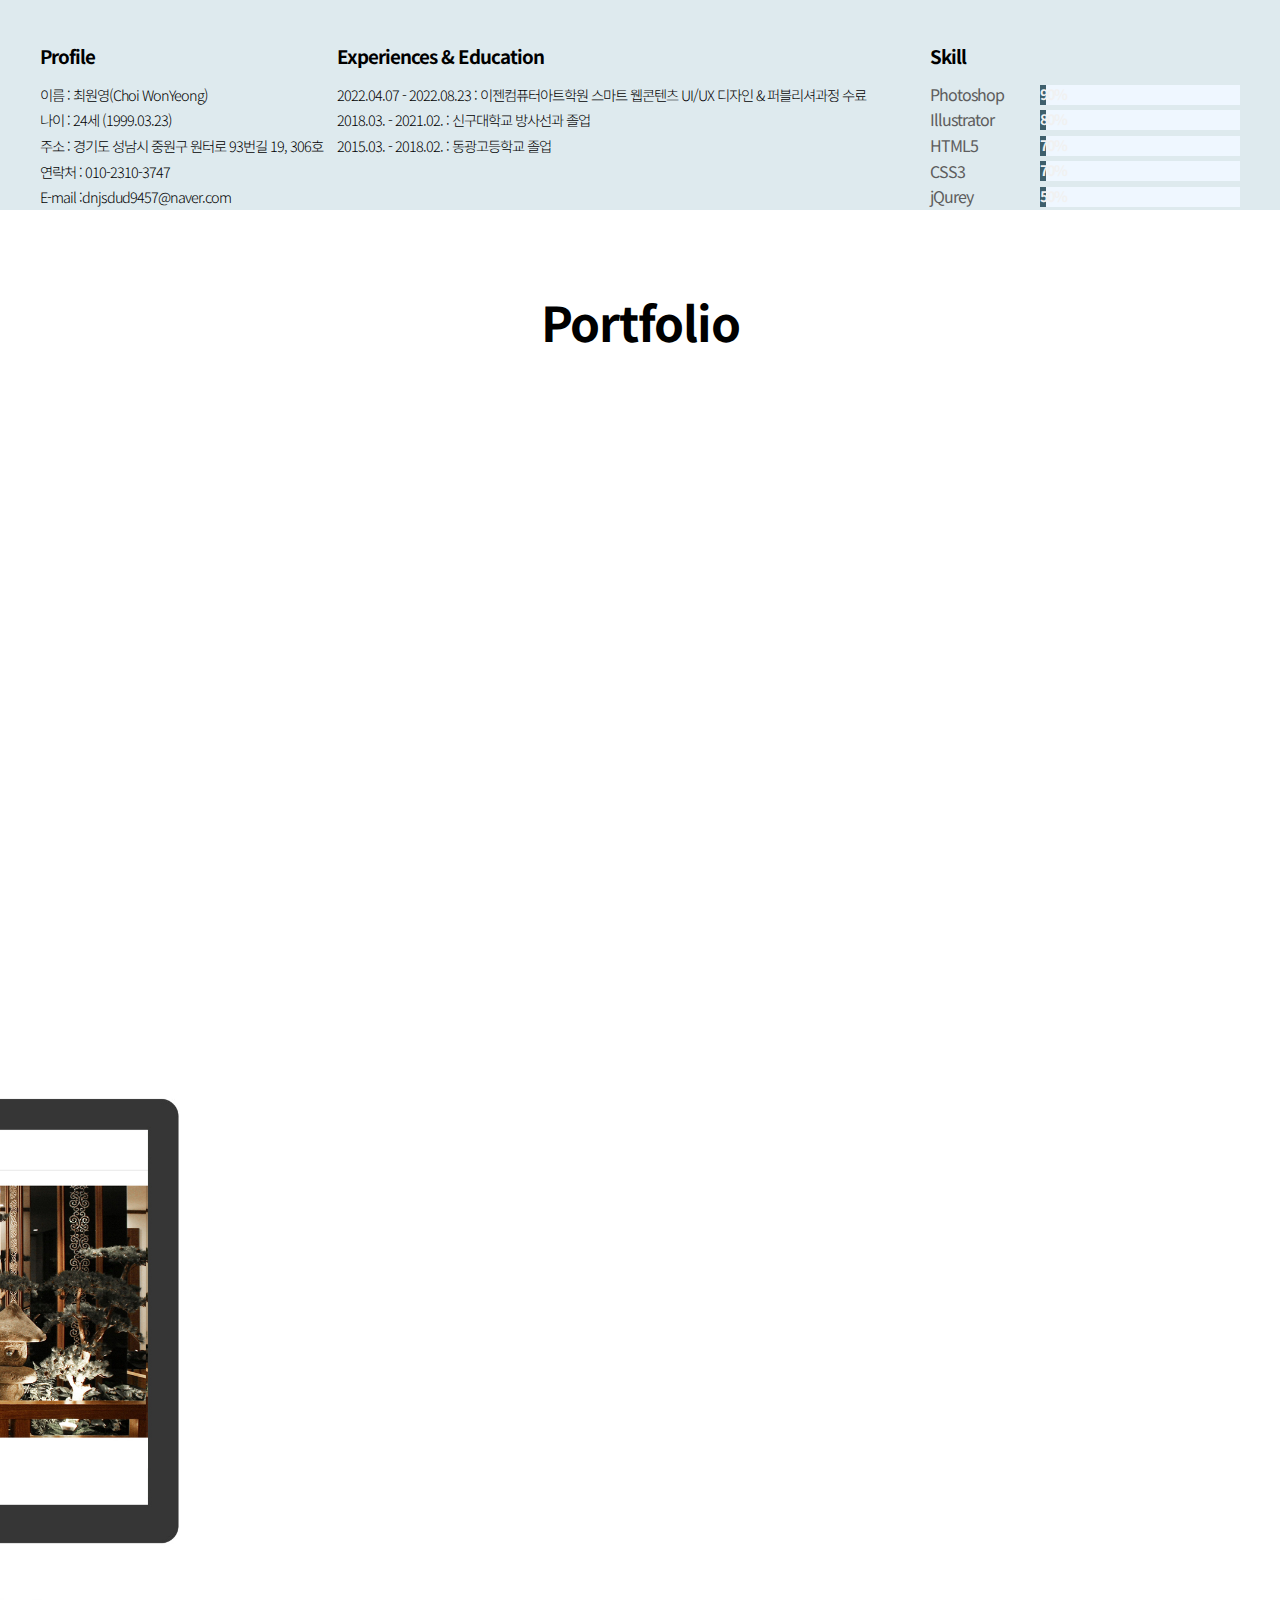
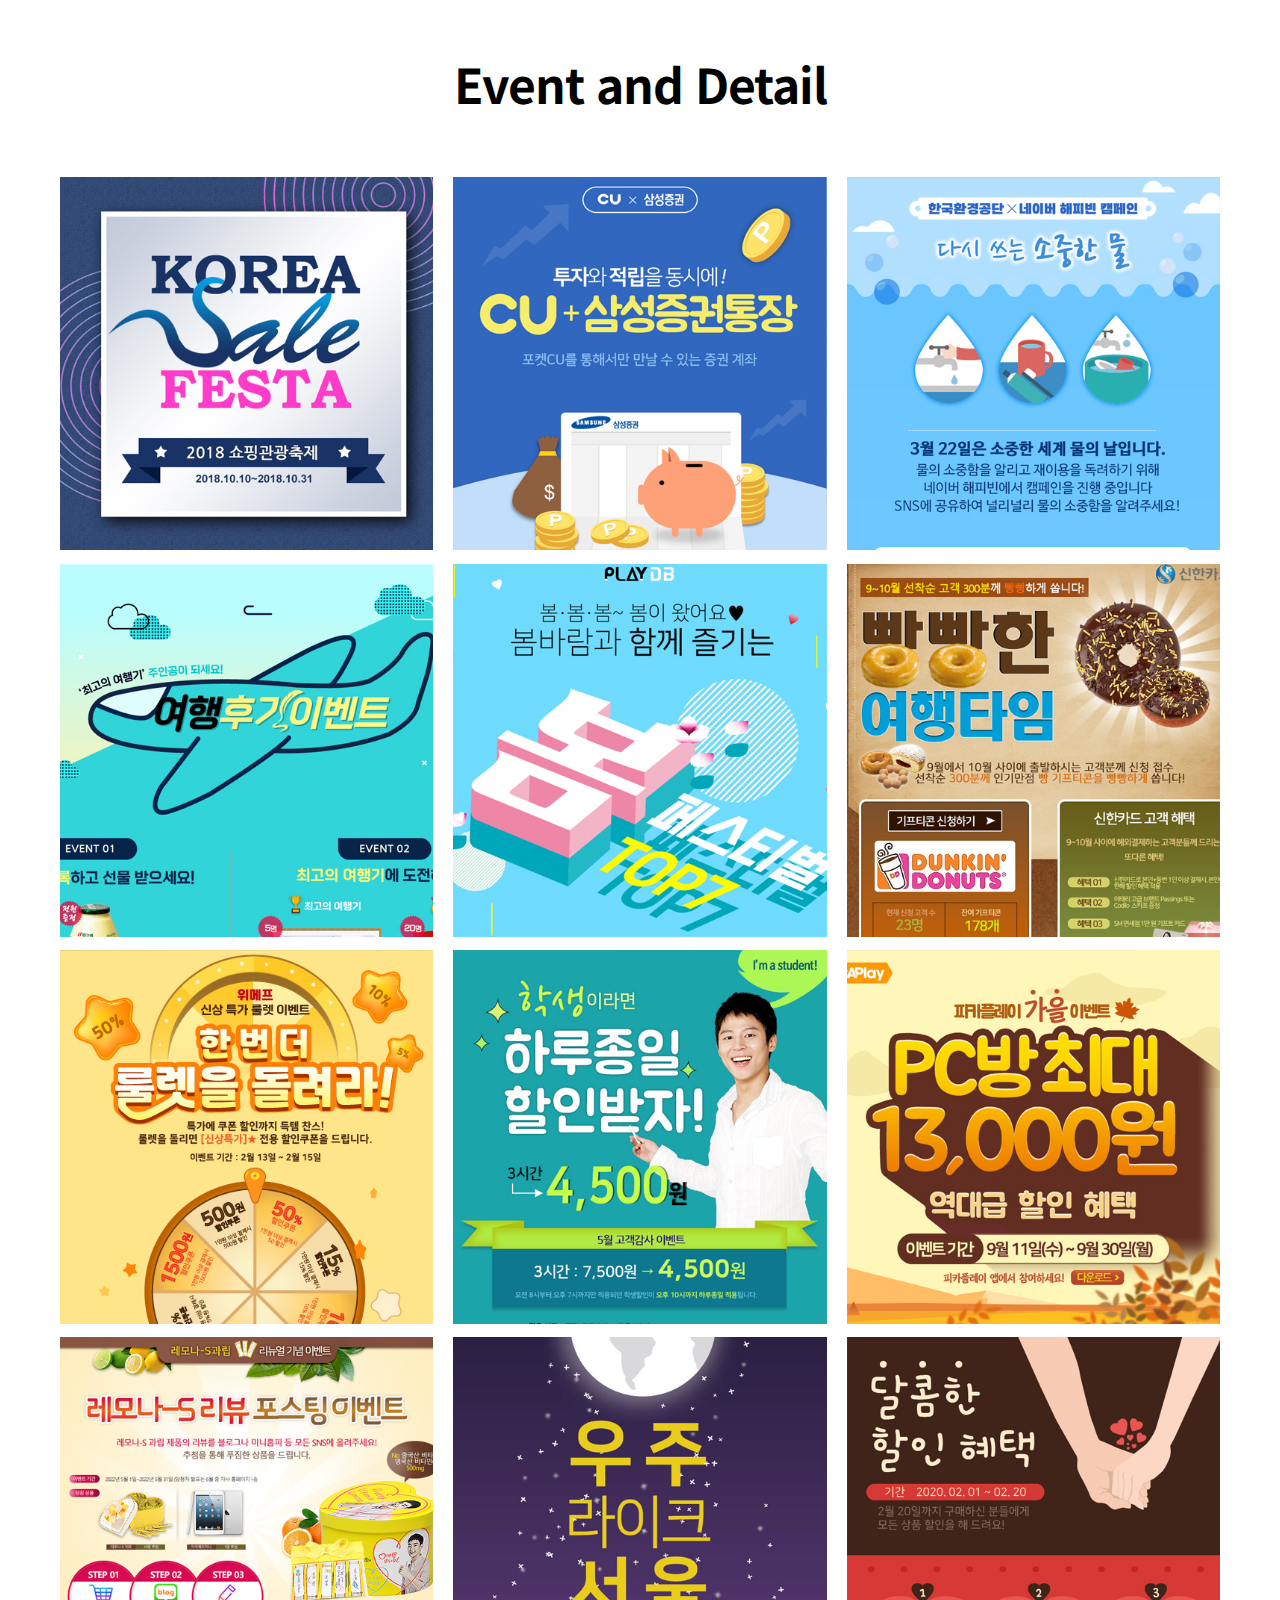
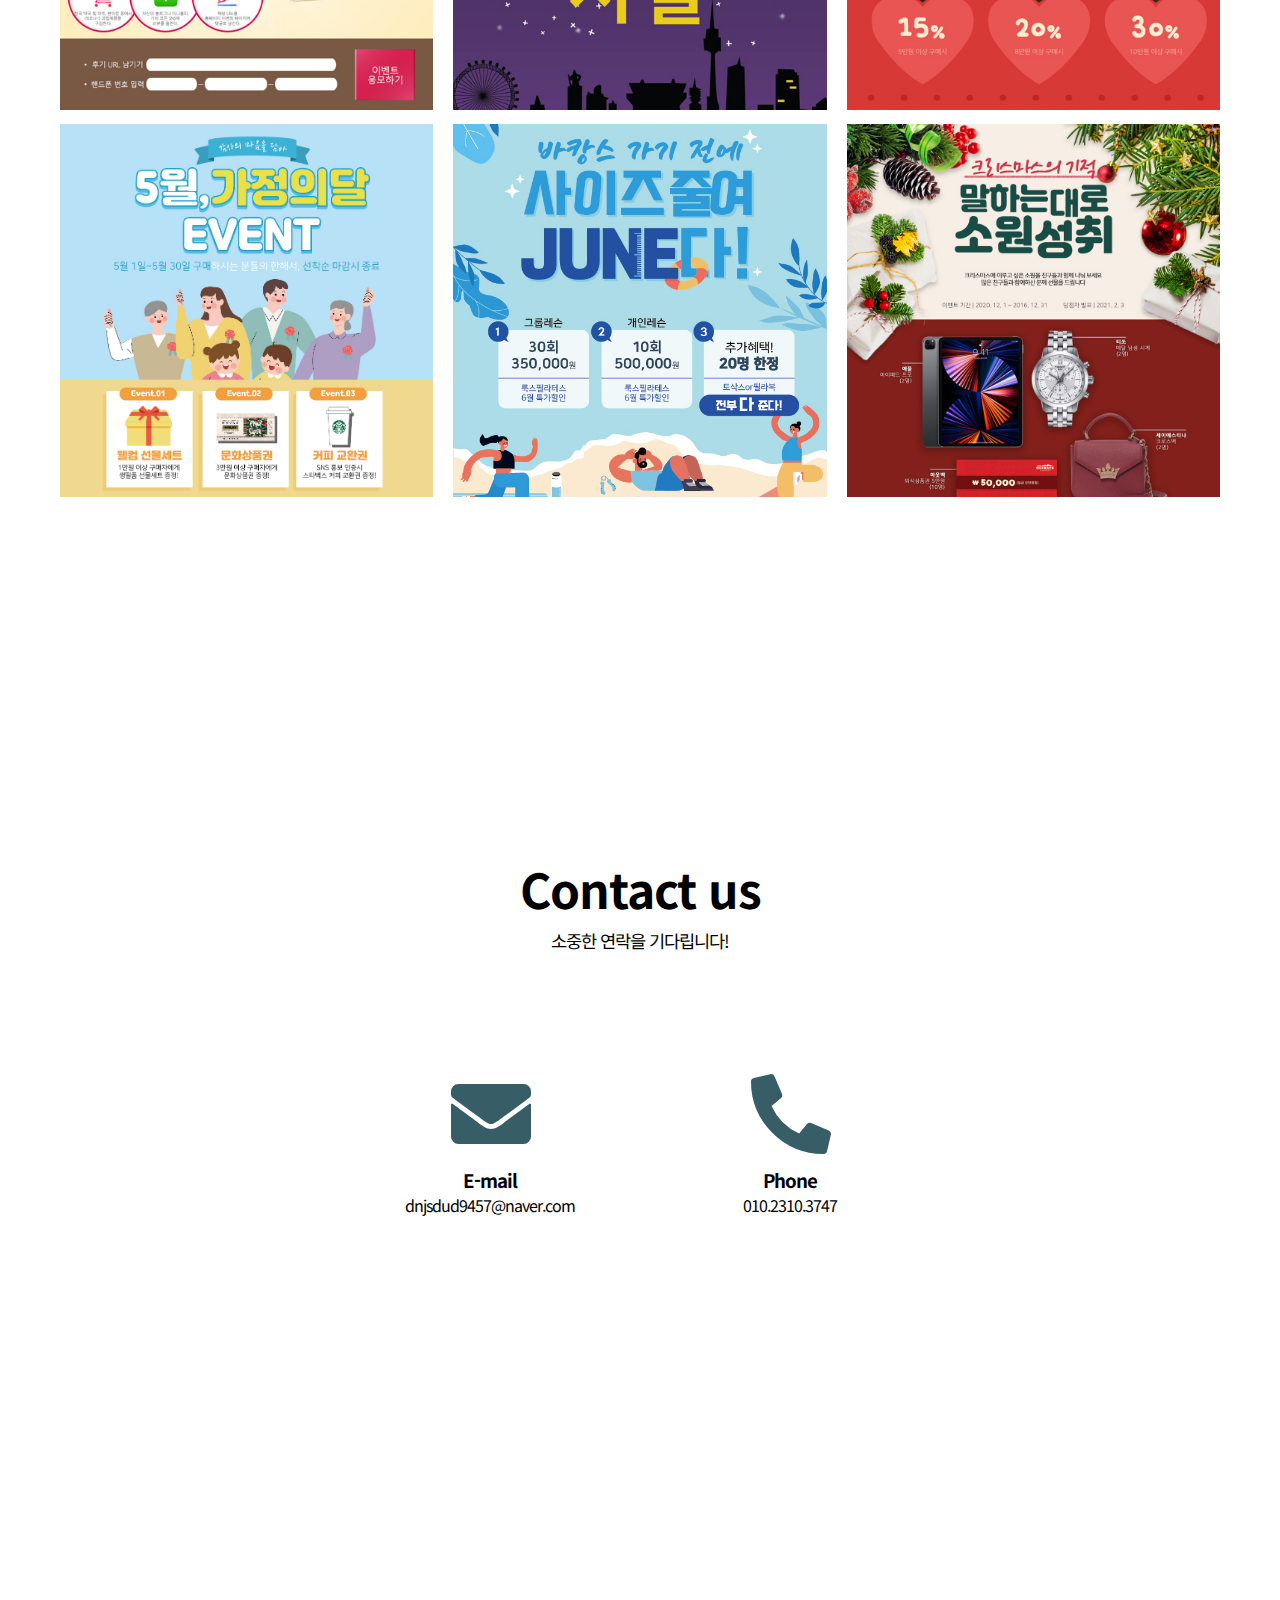
==== commit 102ed9f3: "Add files via upload" ====
--- a/index.html
+++ b/index.html
@@ -57,15 +57,34 @@
 					2015.03. - 2018.02. : 동광고등학교 졸업
 				</p>
 			</section>
-			<section>
+			<section id="skill">
 				<h3>Skill</h3>
-				<p>Photoshop, Illustrator, HTML5, CSS3, jQurey</p>
+				<div id="Photoshop">
+					<span>Photoshop</span>
+					<div><span class="w1">90%</span></div>
+				</div>
+				<div id="Illustrator">
+					<span>Illustrator</span>
+					<div><span class="w2">80%</span></div>
+				</div>
+				<div id="HTML5">
+					<span>HTML5</span>
+					<div><span class="w3">70%</span></div>
+				</div>
+				<div id="CSS3">
+					<span>CSS3</span>
+					<div><span class="w4">70%</span></div>
+				</div>
+				<div id="jQurey">
+					<span>jQurey</span>
+					<div><span class="w5">50%</span></div>
+				</div>
 			</section>
 		</div>
 	</section>
 	<div id="portfolio" class="area">
 		<h2>Portfolio</h2>
-		<section id="leeum">
+		<section id="seoul">
 			<div>
 				<h3>서울 사진 학원</h3>
 				<ul>
@@ -97,7 +116,7 @@
 				<img src="images/portfolio-4.jpg" alt="포트폴리오 서울사진학원">
 			</div>			
 		</section>
-		<section id="burts">
+		<section id="food">
 			<div>
 				<img src="images/portfolio-2.jpg" alt="한정식 한우리">
 			</div>
@@ -129,7 +148,7 @@
 				<a href="https://chy8115.cafe24.com/web/hanwoori/index.html" onclick="window.open(this.href, 'win1', 'top=50, left=200 , width=414, height=736, toolbar=yes, scrollbars=no, resizable=yes'); return false;"   onkeypress="this.onclick()">모바일앱 바로가기</a>
 			</div>
 		</section>
-		<section id="tae">
+		<section id="gogh">
 			<div>
 				<h3>빈센트 반 고흐</h3>
 				<ul>
--- a/css/portfolio.css
+++ b/css/portfolio.css
@@ -44,6 +44,13 @@
 #about  section> p {font-weight:300; font-size:0.9rem;}
 #about h3 {margin:50pt 0 10pt 0;}
 
+#skill> div {display:flex; align-items:center;}
+#skill> div> span {display:block; width:100px; color:#5D5D5D;}
+#skill> div> div {width:200px; height:20px; background:#eff7ff; margin-left:10px;}
+#skill> div> div span {display:block; height:100%; background:#3e5f6c; text-align:right; font-size:0.9rem; font-weight:bold; color:#f1f1f1; line-height:130%; padding-right:6px;}
+
+.w1, .w2, .w3, .w4, .w5 {width:0;}
+
 /*Portfolio*/
 #portfolio {max-width:1000pt;margin:auto; overflow:hidden;}
 #portfolio> section {display:flex; align-items:center;}
@@ -71,11 +78,10 @@
 #portfolio> section:nth-of-type(4).act> div:first-child {transform:translateX(0);}
 #portfolio> section:nth-of-type(4).act> div:last-child	{transform:translateX(0);}
 
-#portfolio> section:not(#leeum) {min-height:40vh;padding-top:10vh;  }
-#portfolio  div {line-height:270%;}
+#portfolio> section:not(#seoul) {min-height:40vh;padding-top:10vh;  }
+#portfolio div {line-height:270%;}
 #portfolio h3 {font-size:2.3rem; padding-bottom:20pt;}
 #portfolio div:first-child {padding-right:30pt; }
-#leeum div:first-child {width:900pt;}
 #portfolio ul {list-style:none; margin-bottom:25pt;}
 #portfolio li {display:flex;}
 #portfolio b  {min-width:60pt;}
@@ -123,11 +129,12 @@
 	#top {background-size:auto 100vh;}
 	#typing {font-size:2rem;}	
 	
-	nav {padding:10pt 5pt 5pt 5pt;}
-	nav> div {display:block; }
+	nav {padding:10pt 5pt 5pt 5pt; }
+	nav> div {display:block;}
 	nav p {margin-bottom:5pt;}
 	nav p+div {line-height:120%;}
-	nav a {font-size:0.9rem; margin-left:18pt;}
+	nav div>div {float:right;}
+	nav a {font-size:0.9rem; margin-left:18pt; }
 	nav a:first-child {margin-left:0;}
 	/***********/
 	.area {padding-top:18vh;}
@@ -143,16 +150,20 @@
 	#portfolio> section:nth-of-type(2)> div:last-child	{transform:translateX(0);}
 	#portfolio> section:nth-of-type(3)> div:first-child {transform:scale(1); opacity:1;}
 	#portfolio> section:nth-of-type(3)> div:last-child	{transform:scale(1); opacity:1;}
+	#portfolio> section:nth-of-type(4)> div:first-child {transform:translateX(0);}
+	#portfolio> section:nth-of-type(4)> div:last-child	{transform:translateX(0);}
 	
 	#portfolio  h3   {font-size:1.8rem;}
 	#portfolio  img  {margin-bottom:30pt;}
 	
-	#leeum, #tae {flex-direction:column-reverse;}
-	#burts {flex-direction:column;}
+	#seoul, #gogh {flex-direction:column-reverse;}
+	#food, #money {flex-direction:column;}
 	
 	#portfolio div:first-child {padding-right:0pt;}
 	#portfolio a {padding:4pt 13pt;}
 	#portfolio a:first-of-type {margin-right:5pt;}
+	
+
 	
 	
 }
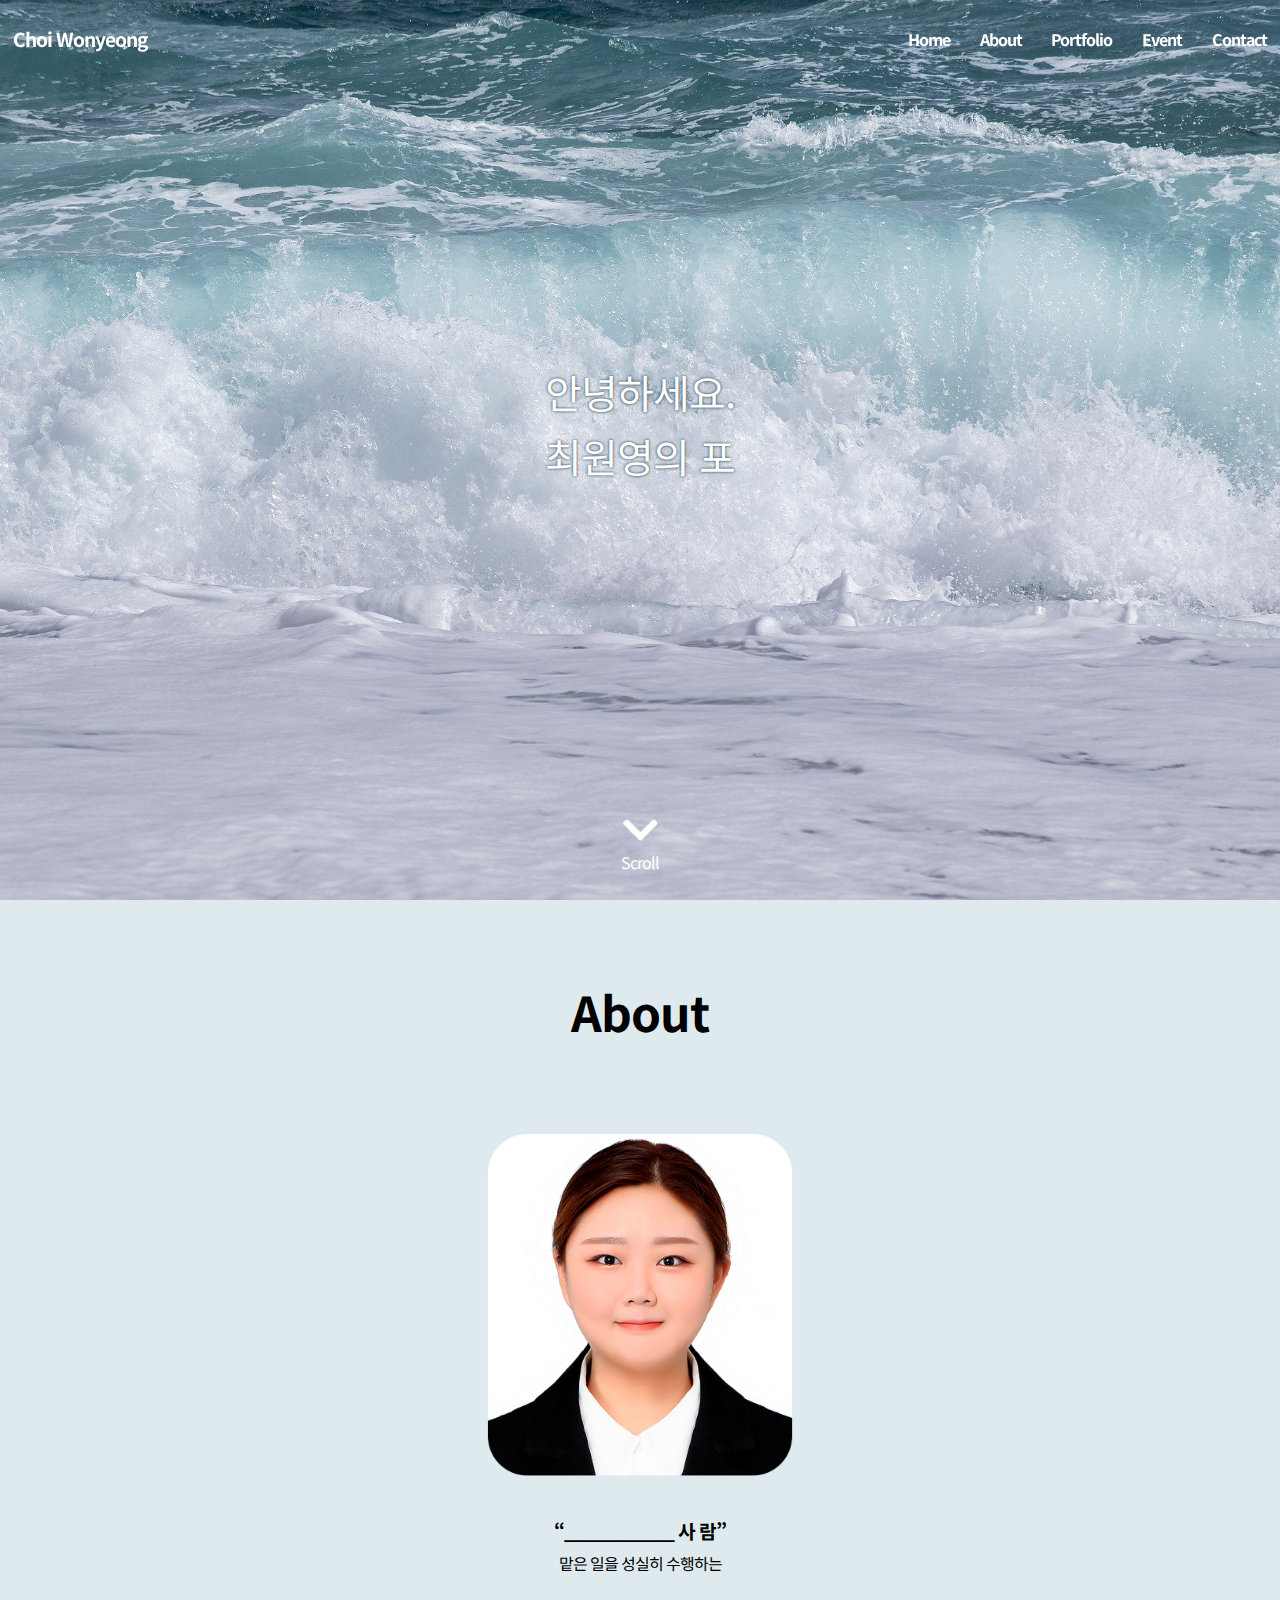
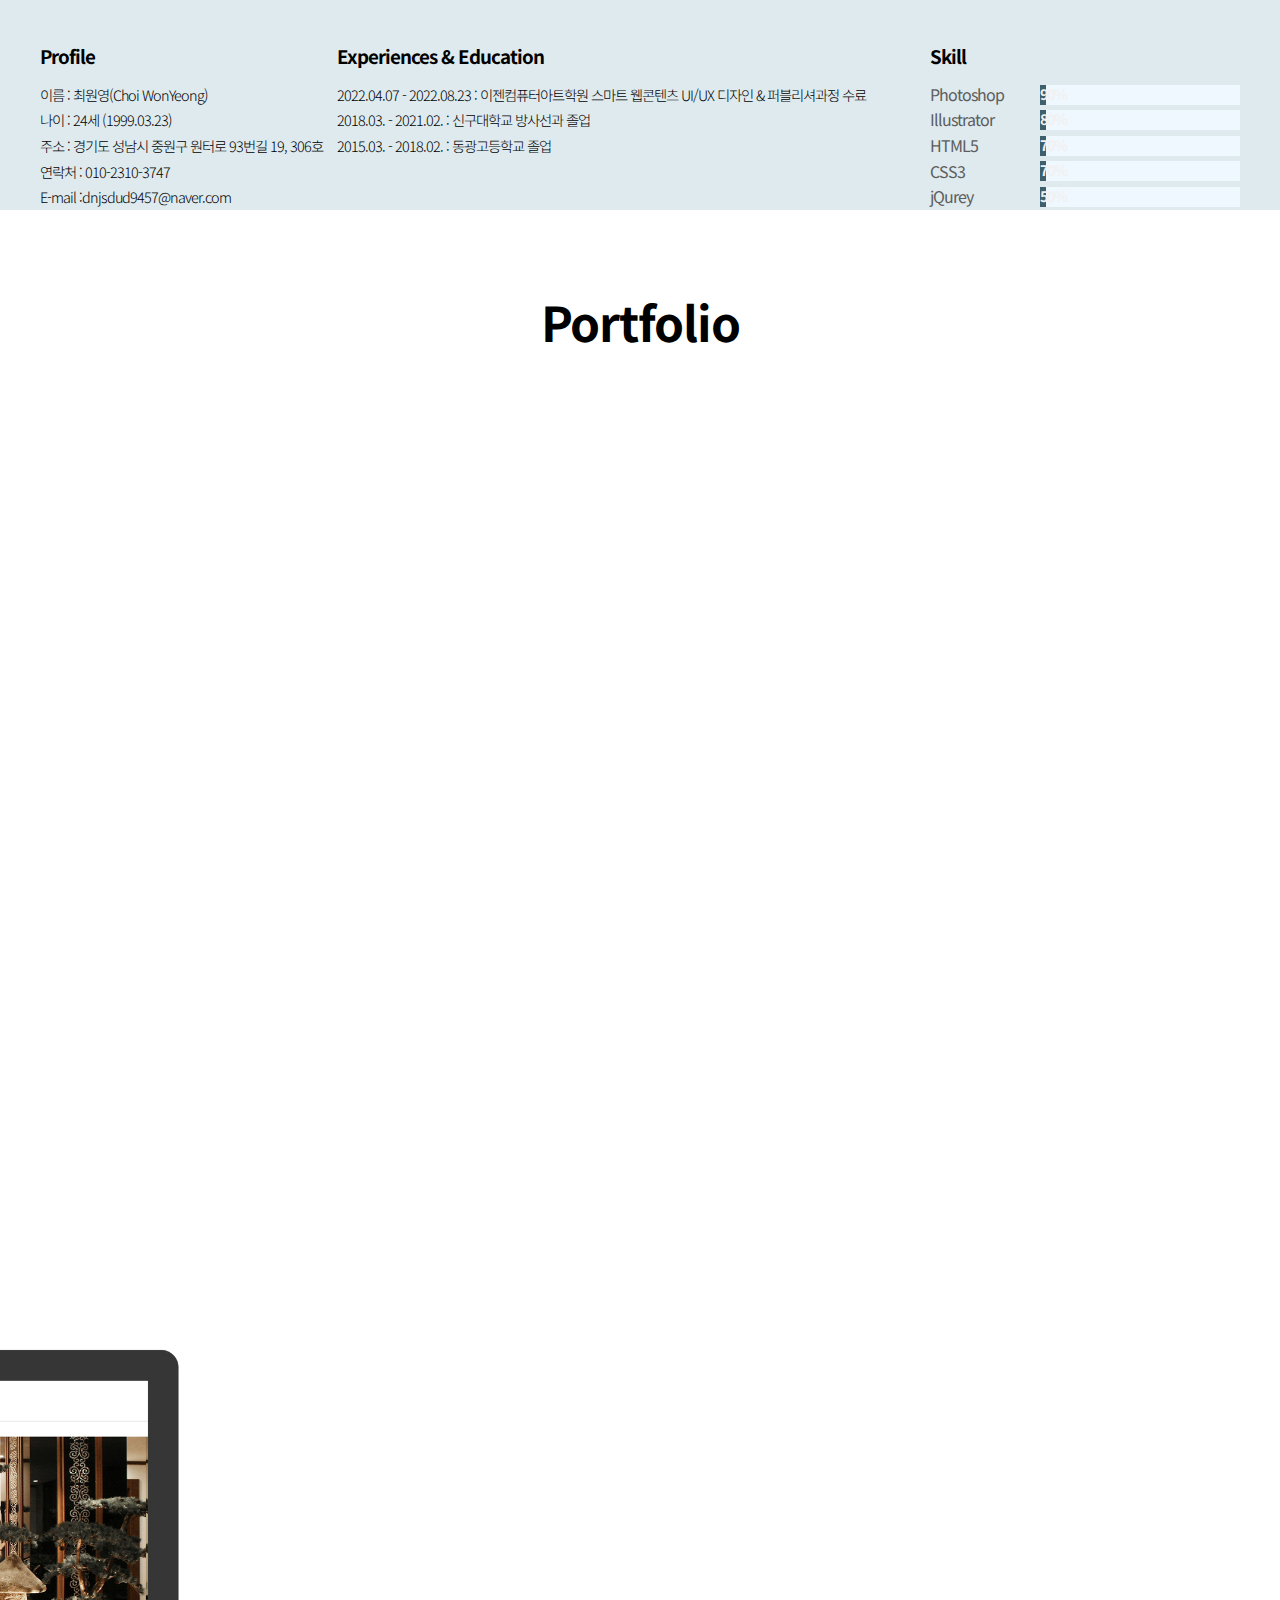
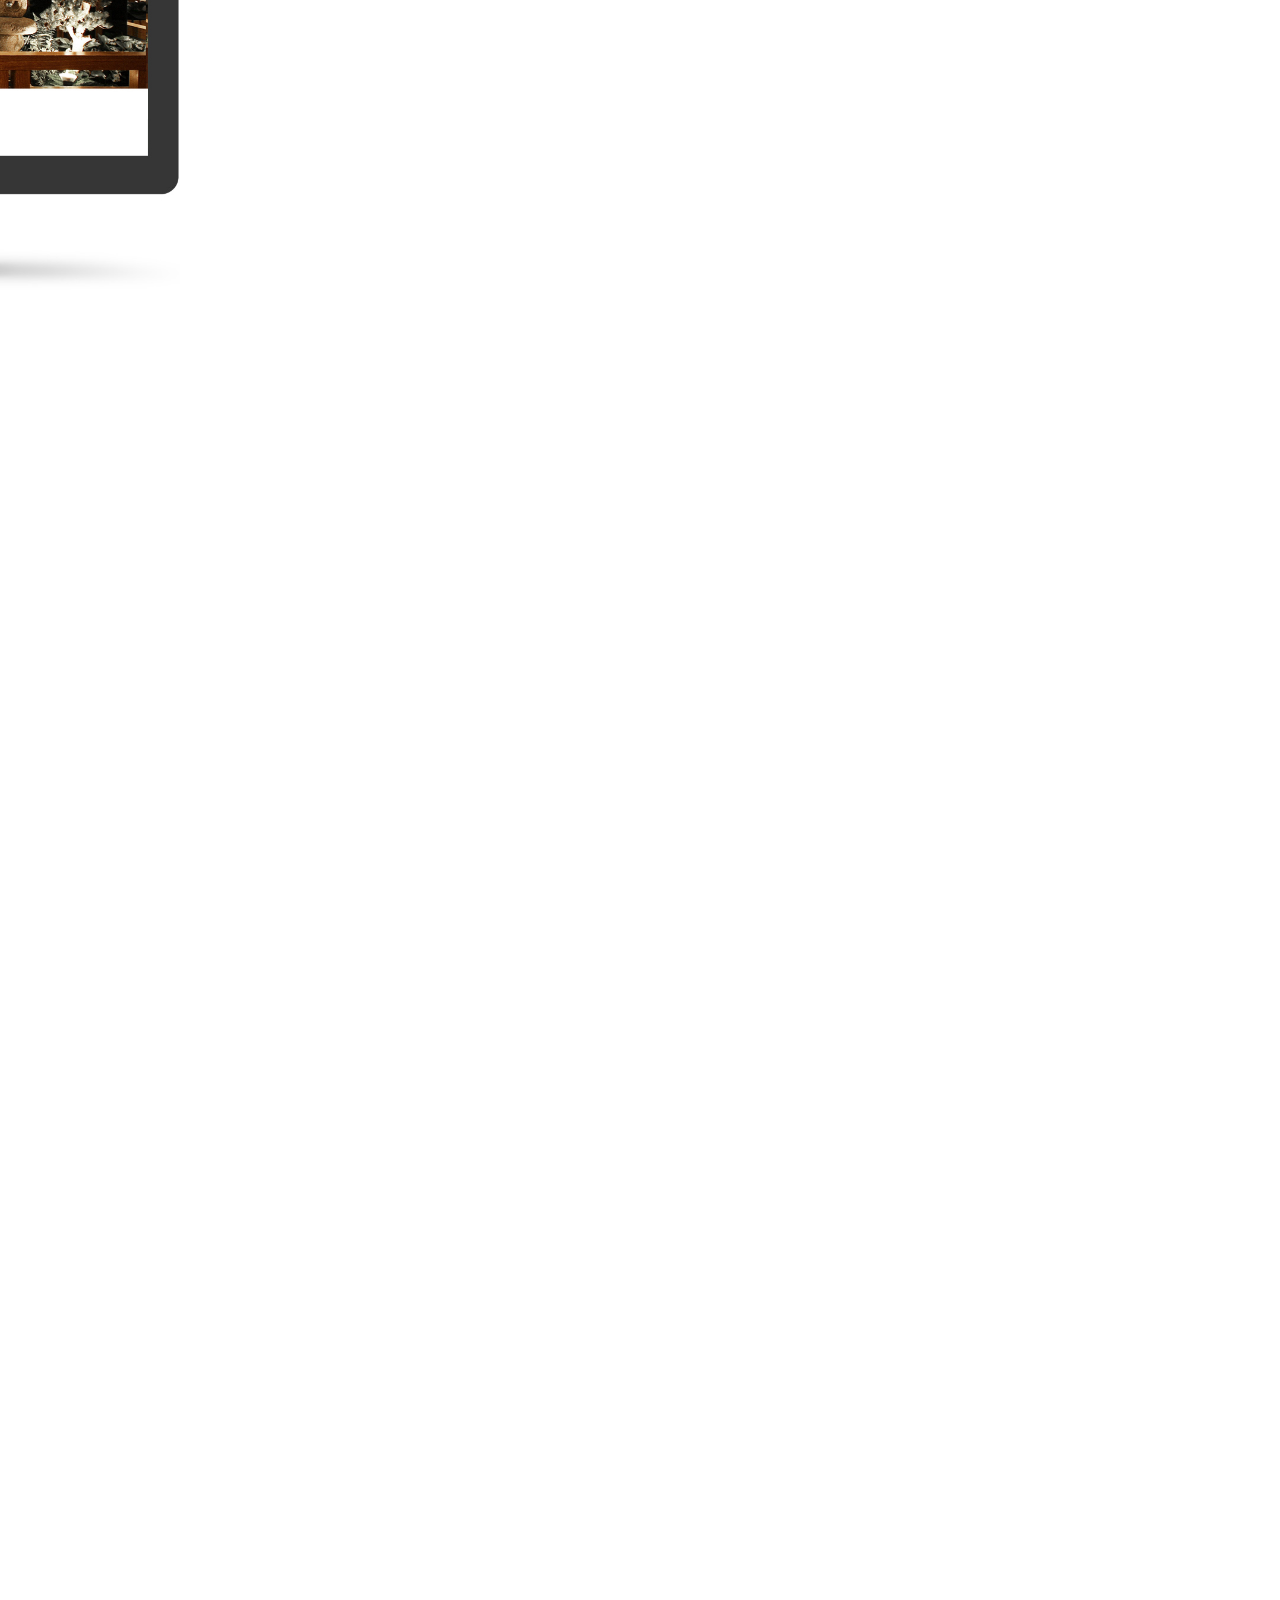
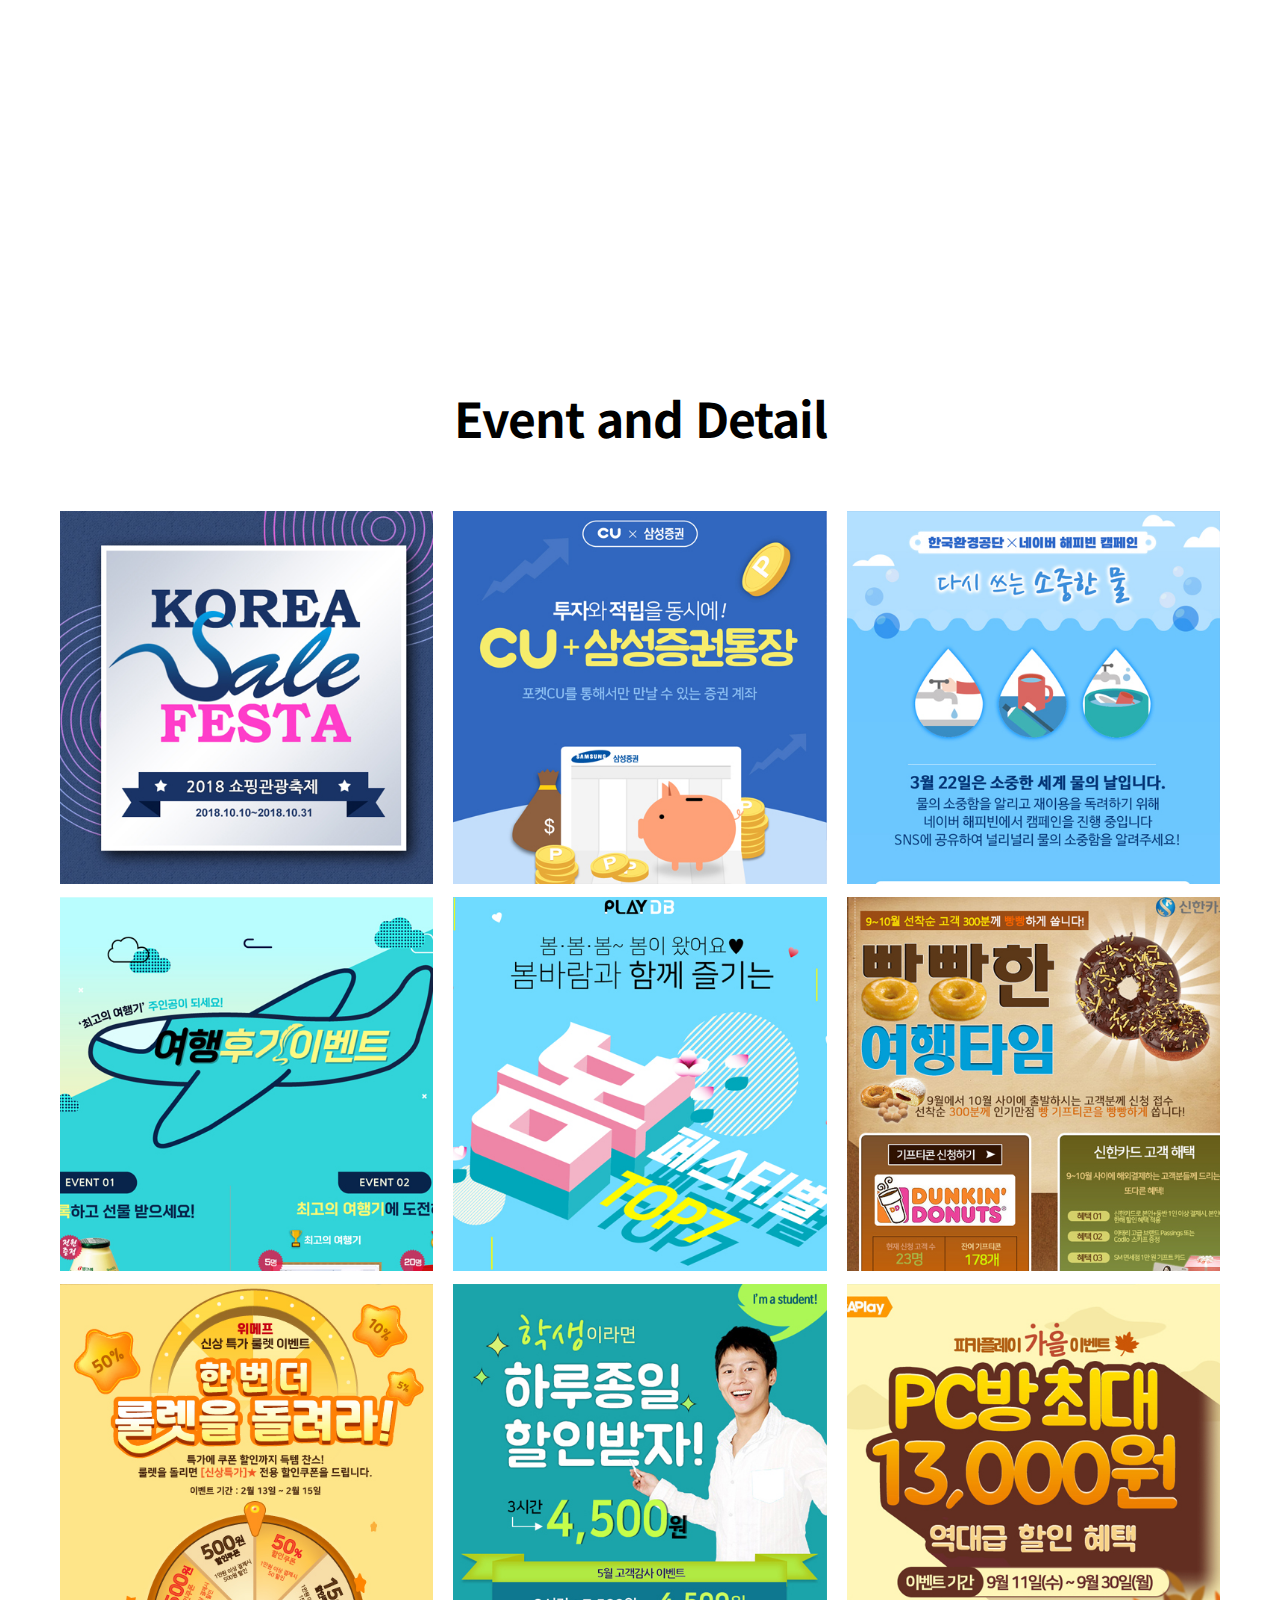
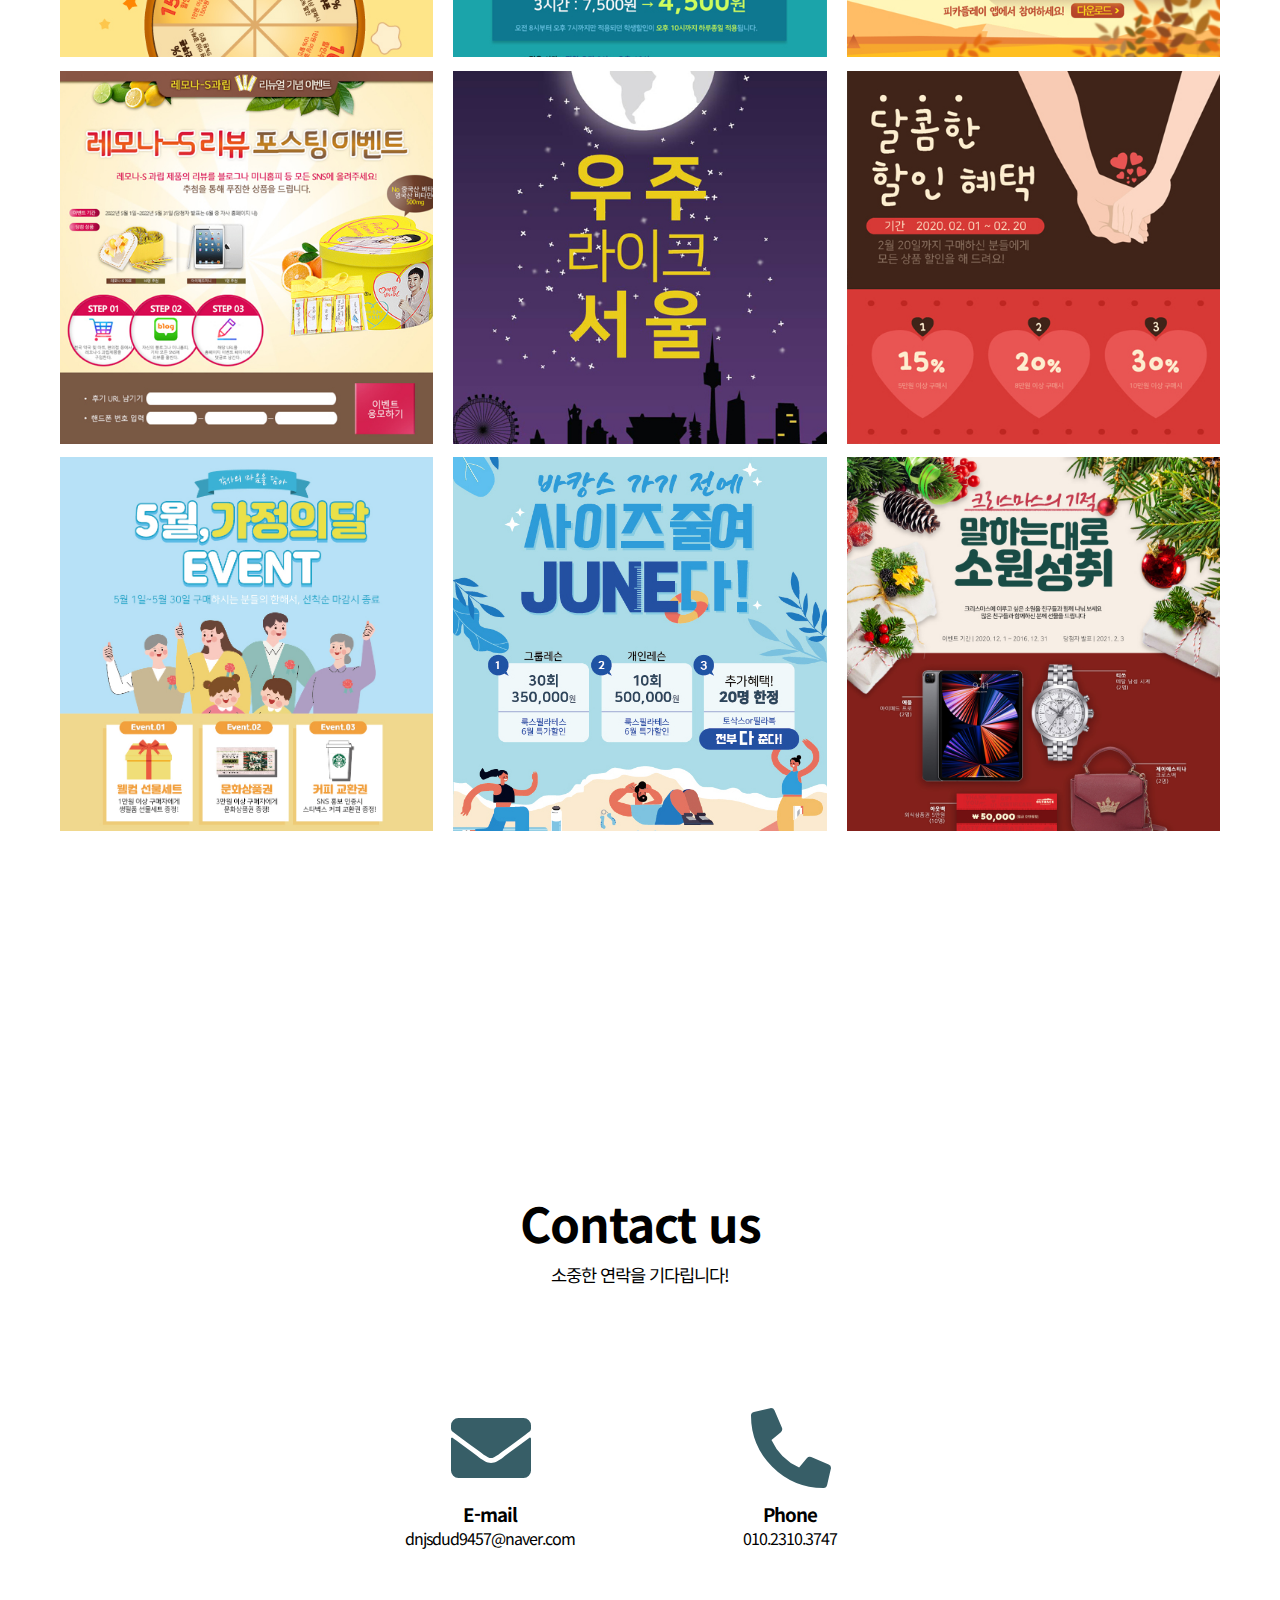
==== commit d2f39656: "Add files via upload" ====
--- a/index.html
+++ b/index.html
@@ -113,7 +113,7 @@
 				<a href="https://chy8115.cafe24.com/web/seoul/index.html" target="_blank">웹사이트 바로가기</a>
 			</div>
 			<div>
-				<img src="images/portfolio-4.jpg" alt="포트폴리오 서울사진학원">
+				<img src="images/portfolio-1.jpg" alt="포트폴리오 서울사진학원">
 			</div>			
 		</section>
 		<section id="food">
@@ -148,8 +148,43 @@
 				<a href="https://chy8115.cafe24.com/web/hanwoori/index.html" onclick="window.open(this.href, 'win1', 'top=50, left=200 , width=414, height=736, toolbar=yes, scrollbars=no, resizable=yes'); return false;"   onkeypress="this.onclick()">모바일앱 바로가기</a>
 			</div>
 		</section>
+		<section id="candle">
+			<div>
+				<h3>양키캔들 웹사이트</h3>
+				<ul>
+					<li>
+						<b>사이트명</b>
+						<span>양키캔들</span>
+					</li>
+					<li>
+						<b>제작기간</b>
+						<span>2022.07.14 - 2022.07.17</span>
+					</li>
+					<li>
+						<b>제작물</b>
+						<span>메인페이지 및 서브페이지</span>
+					</li>
+					<li>
+						<b>컨셉</b>
+						<span>고급스러운</span>
+					</li>
+					<li>
+						<b>컨셉설명</b>
+						<span>명조 계열의 폰트와 명도가 낮은 색을 사용하여 고급스러운 분위기로 연출하였습니다.</span>
+					</li>
+				</ul>
+				<a href="plan/candle/index.html" target="_blank">콘셉트 기획서</a>
+				<a href="site/candle/index.html" target="_blank">디자인 시안 보기</a>
+			</div>
+			<div>
+				<img src="images/portfolio-3.jpg" alt="포트폴리오 양키캔들 웹 사이트">
+			</div>			
+		</section>
 		<section id="gogh">
 			<div>
+				<img src="images/portfolio-4.jpg" alt="빈센트 반 고흐">
+			</div>
+			<div>
 				<h3>빈센트 반 고흐</h3>
 				<ul>
 					<li>
@@ -175,39 +210,36 @@
 				</ul>
 				<a href="https://chy8115.cafe24.com/web/gogh/index.html" onclick="window.open(this.href, 'win1', 'top=50, left=200 , width=414, height=736, toolbar=yes, scrollbars=no, resizable=yes'); return false;"   onkeypress="this.onclick()">모바일앱 바로가기</a>
 			</div>
-			<div>
-				<img src="images/portfolio-3.jpg" alt="포트폴리오 빈센트 반 고흐">
-			</div>
 		</section>
 		<section id="money">
 			<div>
+				<h3>간편 가계부 모바일 앱</h3>
+				<ul>
+					<li>
+						<b>사이트명</b>
+						<span>간편 가계부</span>
+					</li>
+					<li>
+						<b>제작기간</b>
+						<span>2022.06.30 - 2022.07.01</span>
+					</li>
+					<li>
+						<b>제작물</b>
+						<span>메인페이지 및 서브 페이지</span>
+					</li>
+					<li>
+						<b>컨셉</b>
+						<span>귀여운, 심플한</span>
+					</li>
+					<li>
+						<b>컨셉설명</b>
+						<span>간편한 사용을 위해 심플하게 만들고자 하였으며, 파스텔톤의 색들을 이용하여 귀여운 느낌을 더하였습니다.</span>
+					</li>
+				</ul>
+				<a href="plan/money/index.html" target="_blank">모바일 앱 기획서</a>
+			</div>
+			<div>
 				<img src="images/portfolio-5.jpg" alt="간편 가계부">
-			</div>
-			<div>
-				<h3>간편 가계부 모바일 앱</h3>
-				<ul>
-					<li>
-						<b>사이트명</b>
-						<span>간편 가계부</span>
-					</li>
-					<li>
-						<b>제작기간</b>
-						<span>2022.06.30 - 2022.07.01</span>
-					</li>
-					<li>
-						<b>제작물</b>
-						<span>메인페이지 및 서브 페이지</span>
-					</li>
-					<li>
-						<b>컨셉</b>
-						<span>귀여운, 심플한</span>
-					</li>
-					<li>
-						<b>컨셉설명</b>
-						<span>간편한 사용을 위해 심플하게 만들고자 하였으며, 파스텔톤의 색들을 이용하여 귀여운 느낌을 더하였습니다.</span>
-					</li>
-				</ul>
-				<a href="plan/money/index.html" target="_blank">모바일 앱 기획서</a>
 			</div>
 		</section>
 	</div>
--- a/css/portfolio.css
+++ b/css/portfolio.css
@@ -54,34 +54,36 @@
 /*Portfolio*/
 #portfolio {max-width:1000pt;margin:auto; overflow:hidden;}
 #portfolio> section {display:flex; align-items:center;}
-#leeum {padding:10vh 0 10vh 0; }
-#tae {padding-top:0;}
+#seoul {padding:10vh 0 10vh 0; }
 
 #portfolio> section:nth-of-type(1) 		{transform:translateY(100px); opacity:0; transition:1s;}
 #portfolio> section:nth-of-type(1).act	{transform:translateY(0); opacity:1;}
 
-#portfolio> section:nth-of-type(2)> div:first-child {transform:translateX(-450pt);transition:3s;}
-#portfolio> section:nth-of-type(2)> div:last-child	{transform:translateX(600pt); transition:3s;}
+#portfolio> section:nth-of-type(2)> div:first-child {transform:translateX(-450pt);transition:2s;}
+#portfolio> section:nth-of-type(2)> div:last-child	{transform:translateX(600pt); transition:2s;}
 
 #portfolio> section:nth-of-type(2).act> div:first-child {transform:translateX(0);}
 #portfolio> section:nth-of-type(2).act> div:last-child	{transform:translateX(0);}
 
-#portfolio> section:nth-of-type(3)> div:first-child {transform:scale(0.5); opacity:0; transition:2s;}
-#portfolio> section:nth-of-type(3)> div:last-child	{transform:scale(0.5); opacity:0; transition:2s;}
+#portfolio> section:nth-of-type(3) 		{transform:translateY(100px); opacity:0; transition:1s;}
+#portfolio> section:nth-of-type(3).act	{transform:translateY(0); opacity:1;}
 
-#portfolio> section:nth-of-type(3).act> div:first-child {transform:scale(1); opacity:1;}
-#portfolio> section:nth-of-type(3).act> div:last-child	{transform:scale(1); opacity:1;}
+#portfolio> section:nth-of-type(4)> div:first-child {transform:scale(0.5); opacity:0; transition:2s;}
+#portfolio> section:nth-of-type(4)> div:last-child	{transform:scale(0.5); opacity:0; transition:2s;}
 
-#portfolio> section:nth-of-type(4)> div:first-child {transform:translateX(-450pt);transition:3s;}
-#portfolio> section:nth-of-type(4)> div:last-child	{transform:translateX(600pt); transition:3s;}
+#portfolio> section:nth-of-type(4).act> div:first-child {transform:scale(1); opacity:1;}
+#portfolio> section:nth-of-type(4).act> div:last-child	{transform:scale(1); opacity:1;}
 
-#portfolio> section:nth-of-type(4).act> div:first-child {transform:translateX(0);}
-#portfolio> section:nth-of-type(4).act> div:last-child	{transform:translateX(0);}
+#portfolio> section:nth-of-type(5)> div:first-child {transform:translateX(-450pt);transition:2s;}
+#portfolio> section:nth-of-type(5)> div:last-child	{transform:translateX(600pt); transition:2s;}
 
-#portfolio> section:not(#seoul) {min-height:40vh;padding-top:10vh;  }
+#portfolio> section:nth-of-type(5).act> div:first-child {transform:translateX(0);}
+#portfolio> section:nth-of-type(5).act> div:last-child	{transform:translateX(0);}
+
+#portfolio> section:not(#seoul) {min-height:40vh;padding-top:10vh; margin-bottom:200px;}
 #portfolio div {line-height:270%;}
 #portfolio h3 {font-size:2.3rem; padding-bottom:20pt;}
-#portfolio div:first-child {padding-right:30pt; }
+#portfolio div:first-child {padding-right:30pt;}
 #portfolio ul {list-style:none; margin-bottom:25pt;}
 #portfolio li {display:flex;}
 #portfolio b  {min-width:60pt;}
@@ -89,6 +91,12 @@
 #portfolio a   {padding:6pt 30pt; border-radius:20pt; border:1pt solid #ddd; color:black; font-size:1.rem; font-weight:500; transition:0.3s;}
 #portfolio a:first-of-type {margin-right:10pt;}
 #portfolio a:hover {background:#555; color:white;}
+
+#seoul div:first-child {flex:1;}
+#seoul div:last-child {flex:1.5;} 
+
+#candle div:first-child {flex:1;}
+#candle div:last-child {flex:1.5;}
 
 
 /*Event and Detail*/
@@ -123,7 +131,6 @@
 
 
 @media (max-width:600px) {
-	
 	h2 {font-size:2.2rem;}
 	.area {/*padding-top:11vh;*/} 
 	#top {background-size:auto 100vh;}
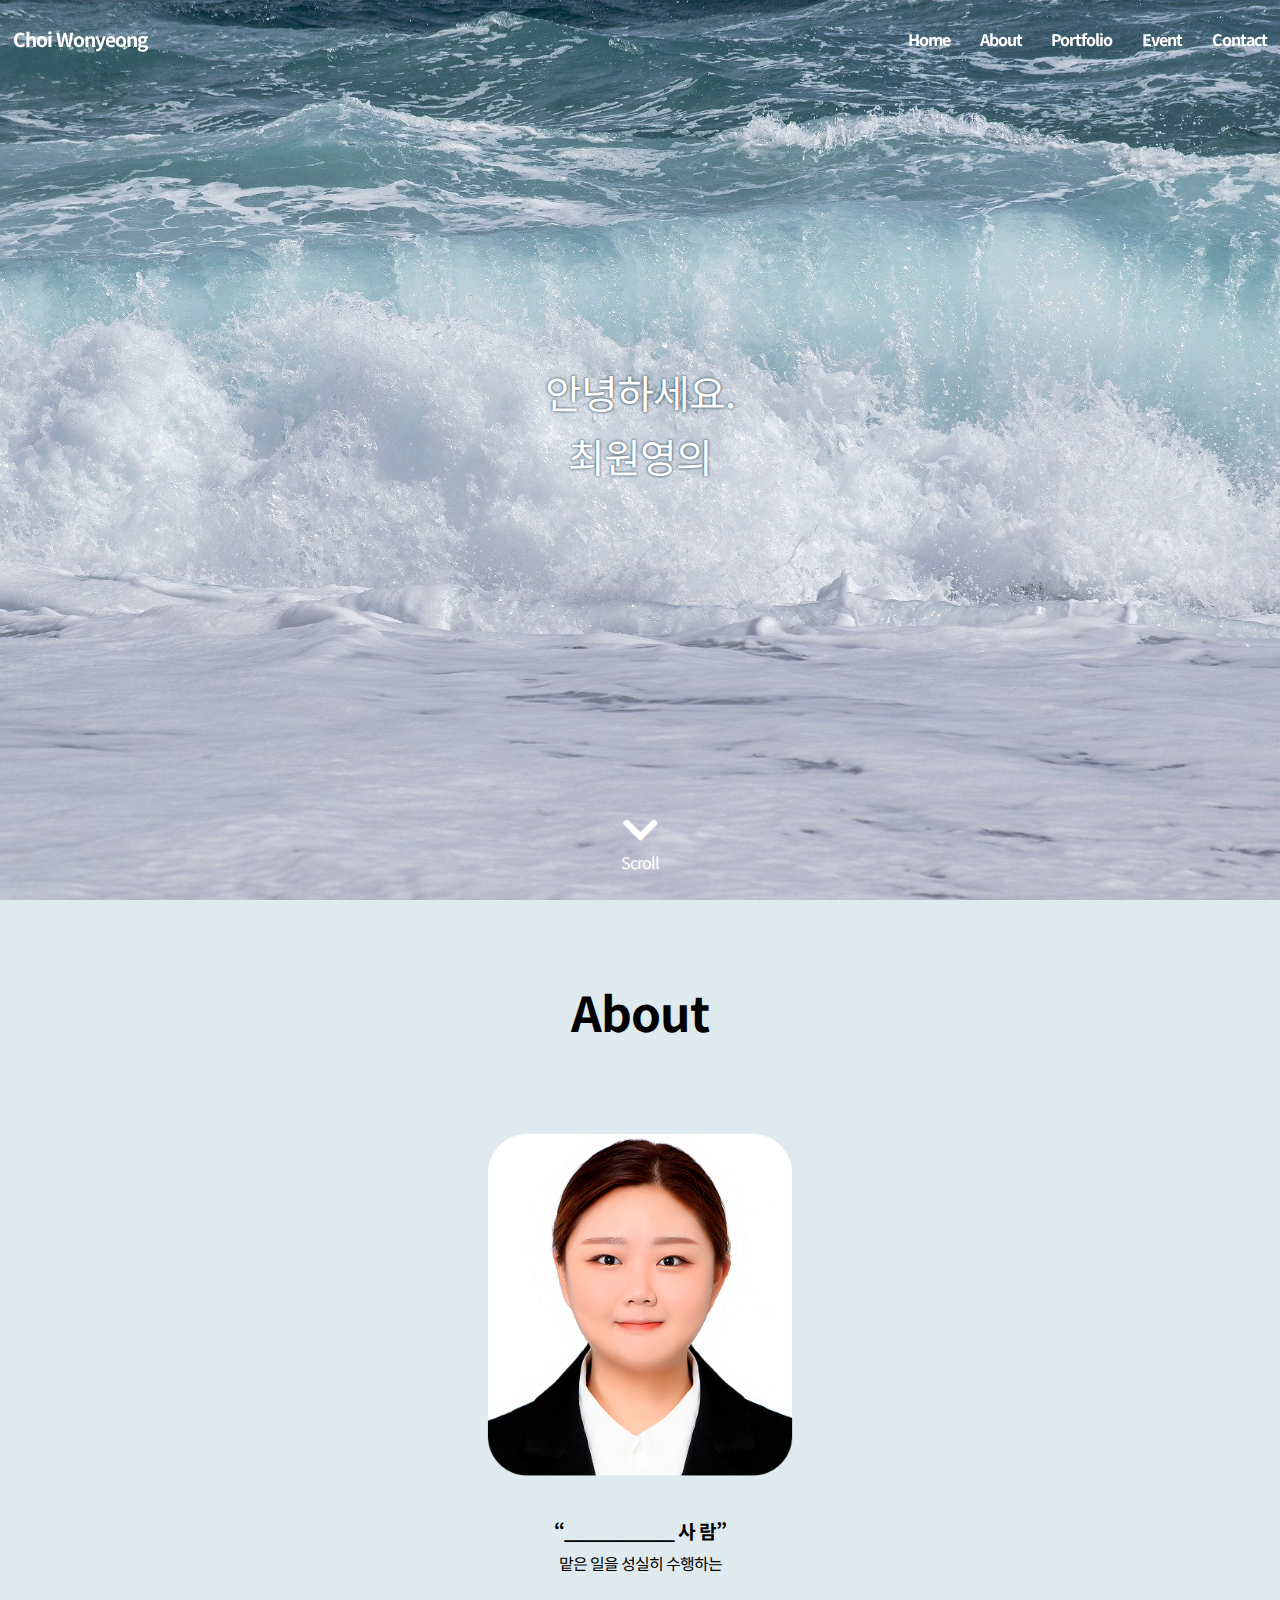
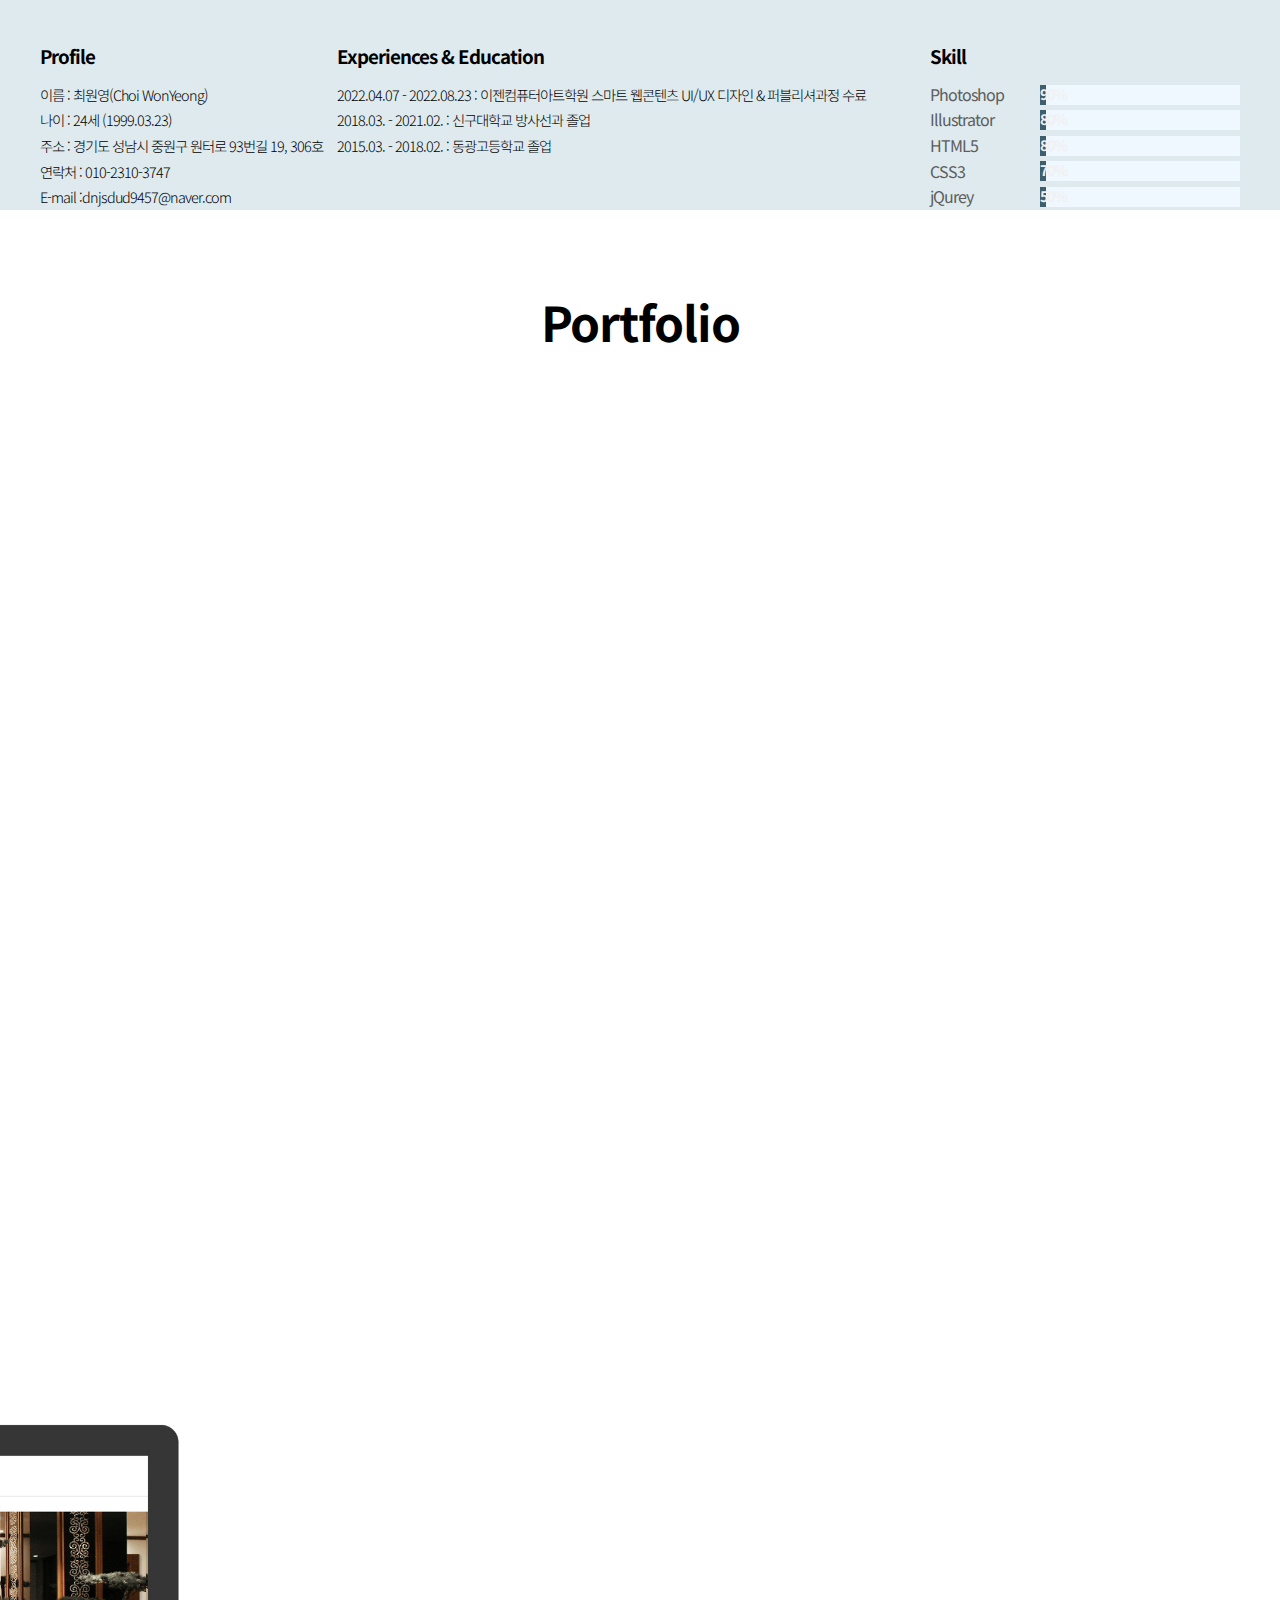
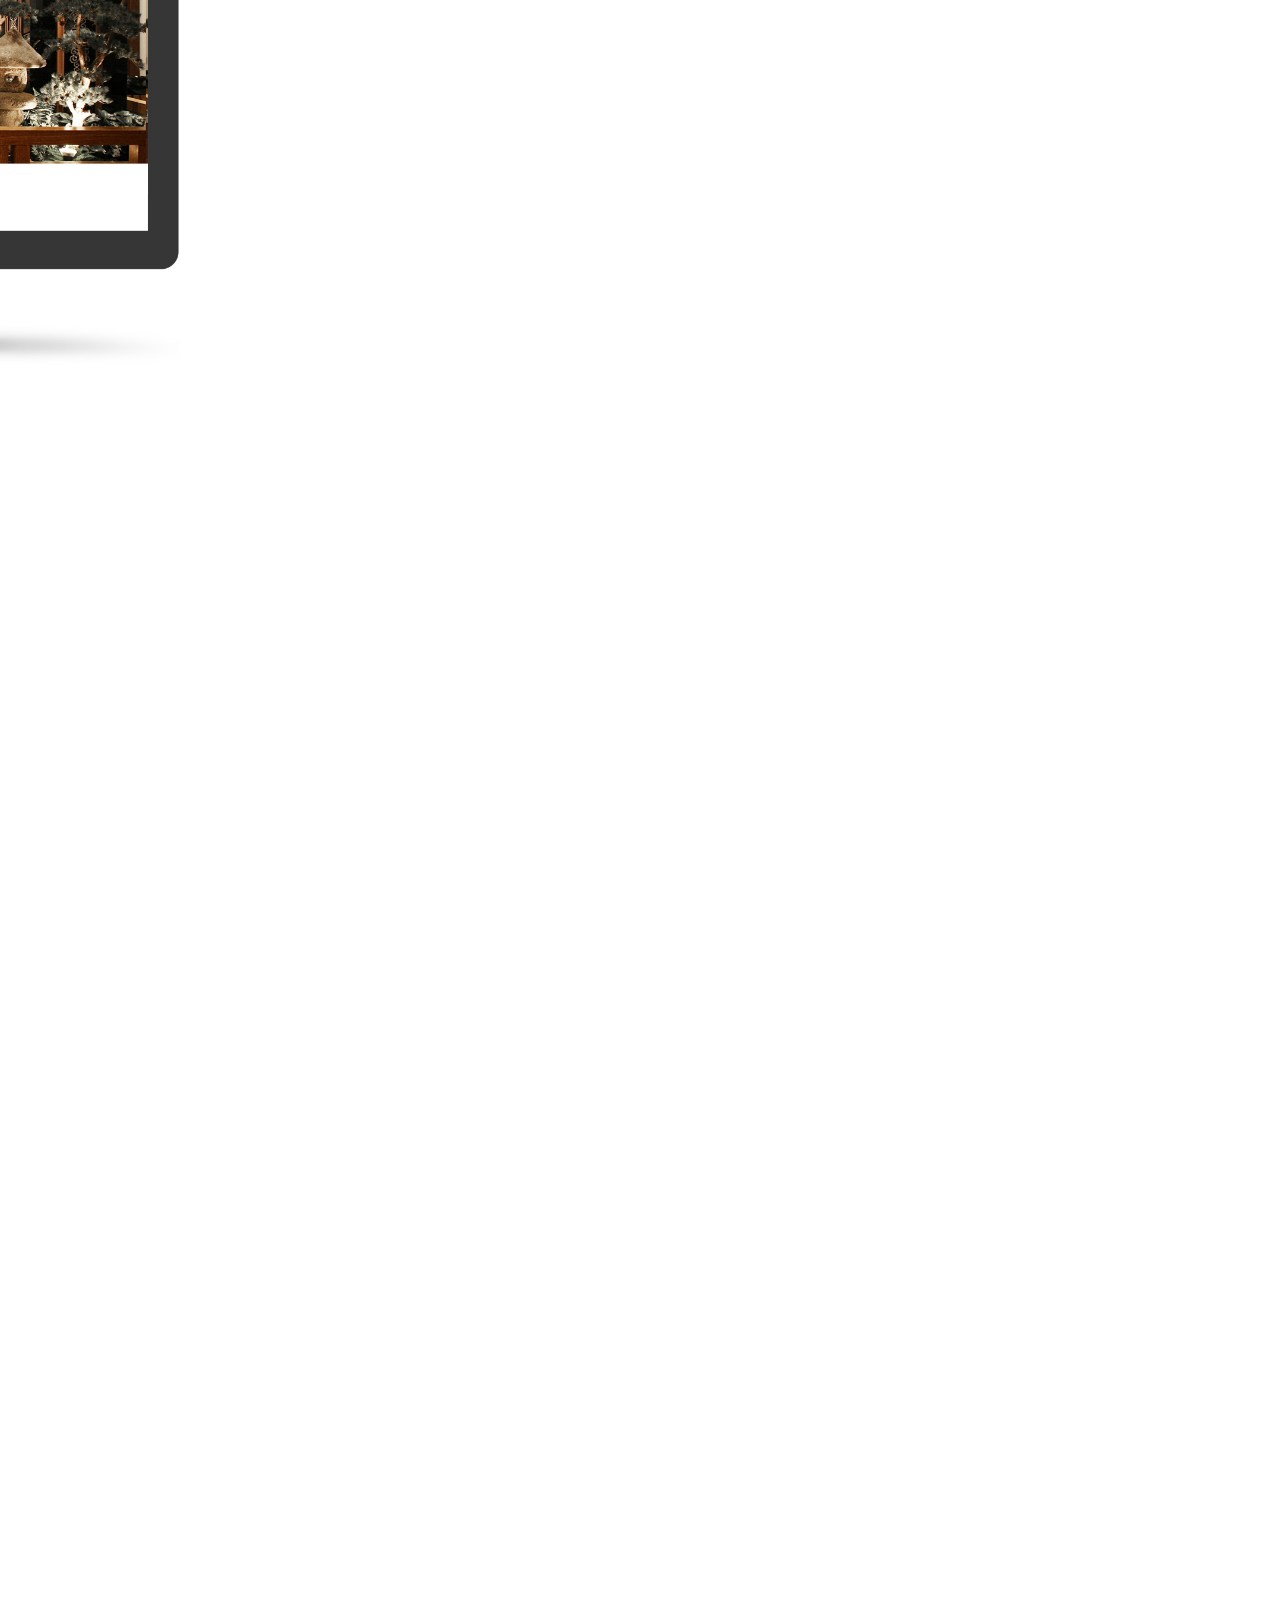
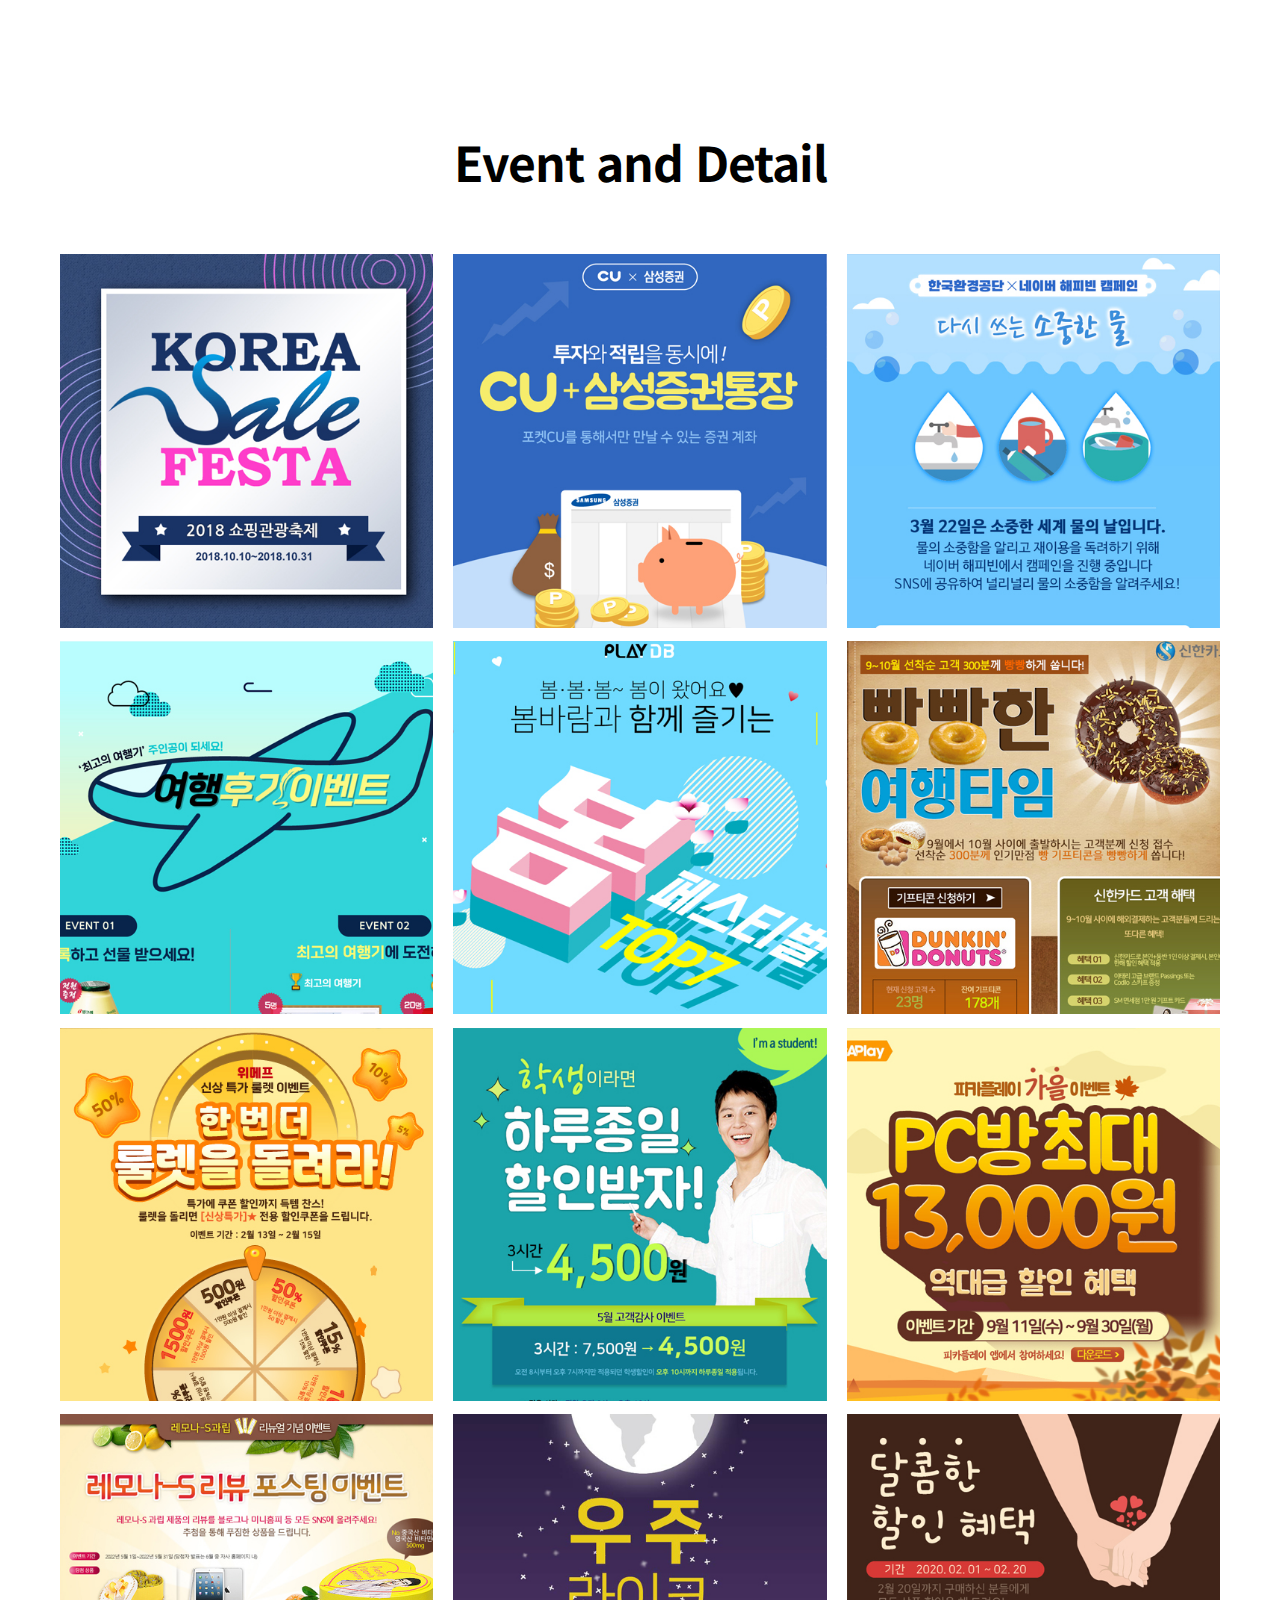
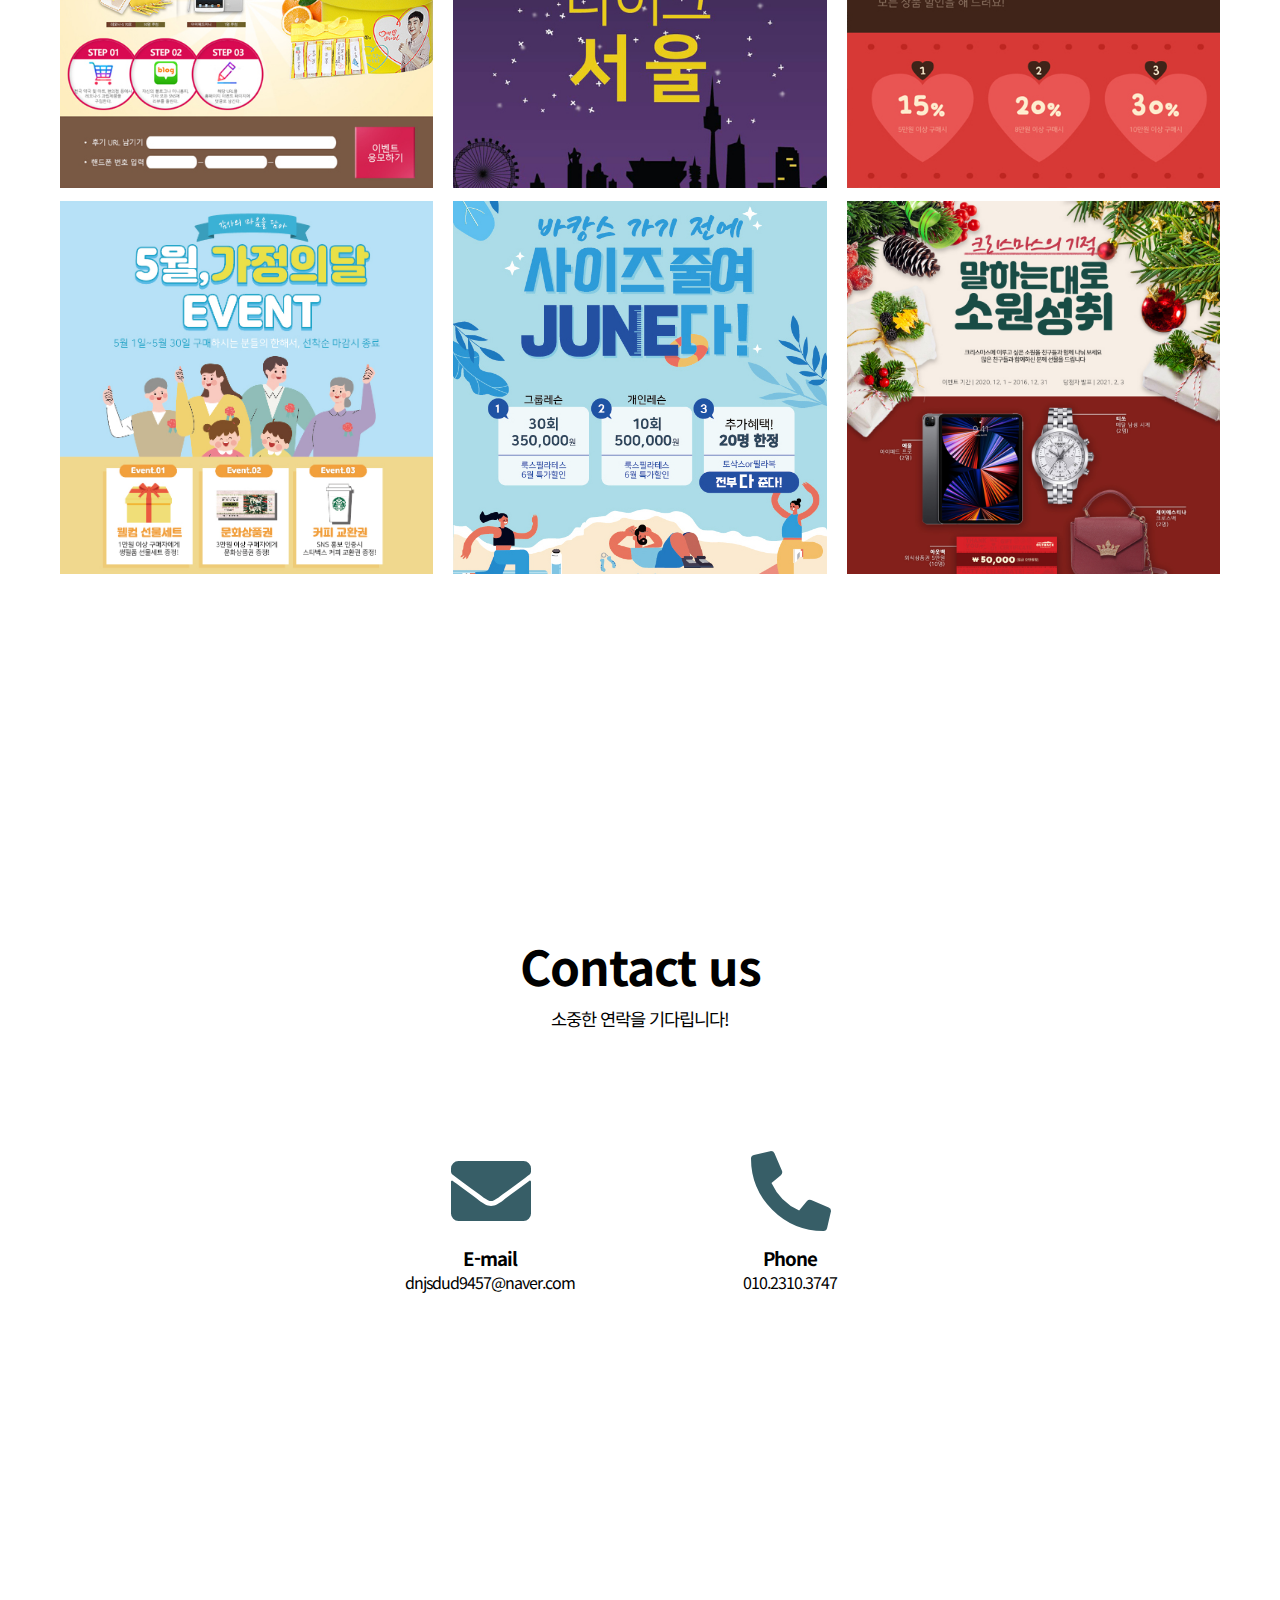
==== commit 4ad930a8: "Add files via upload" ====
--- a/index.html
+++ b/index.html
@@ -69,7 +69,7 @@
 				</div>
 				<div id="HTML5">
 					<span>HTML5</span>
-					<div><span class="w3">70%</span></div>
+					<div><span class="w3">80%</span></div>
 				</div>
 				<div id="CSS3">
 					<span>CSS3</span>
@@ -174,7 +174,7 @@
 					</li>
 				</ul>
 				<a href="plan/candle/index.html" target="_blank">콘셉트 기획서</a>
-				<a href="site/candle/index.html" target="_blank">디자인 시안 보기</a>
+				<a href="https://chy8115.cafe24.com/web/candle/index.html" target="_blank">웹사이트 바로가기</a>
 			</div>
 			<div>
 				<img src="images/portfolio-3.jpg" alt="포트폴리오 양키캔들 웹 사이트">
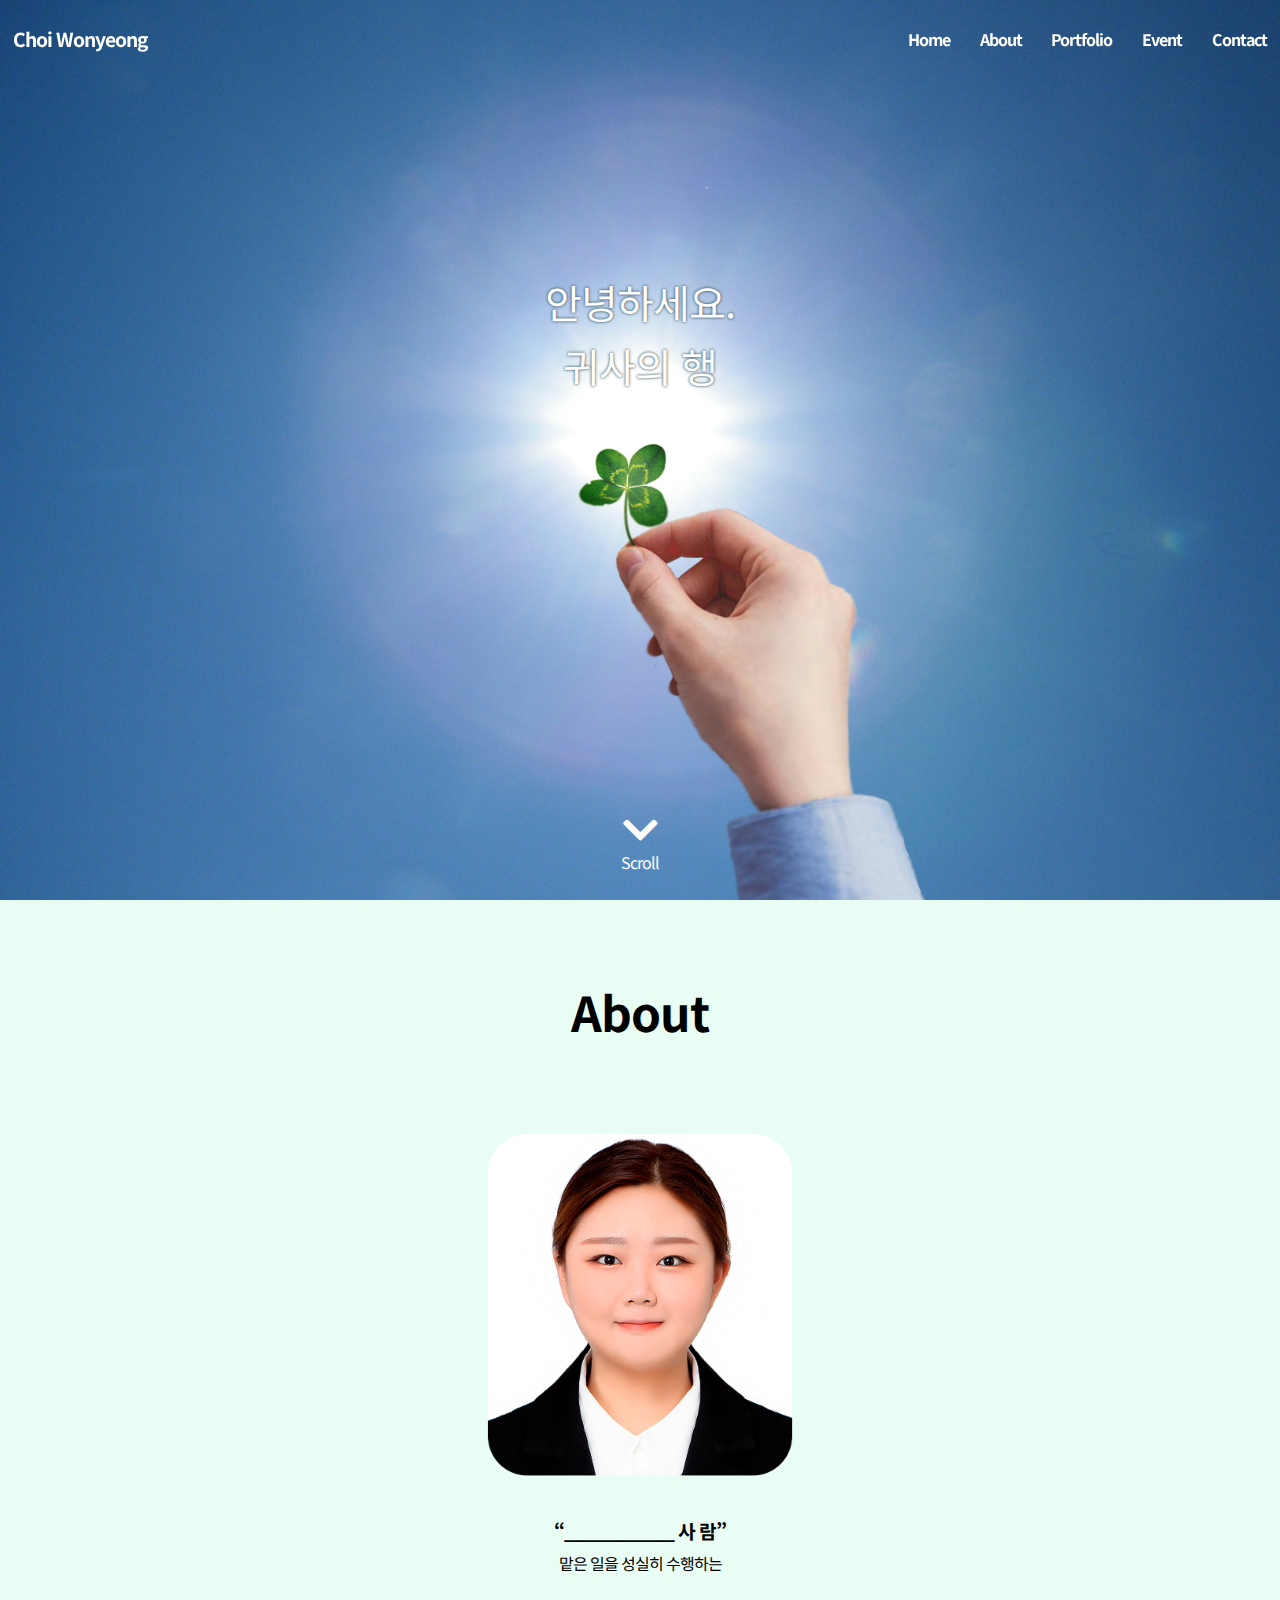
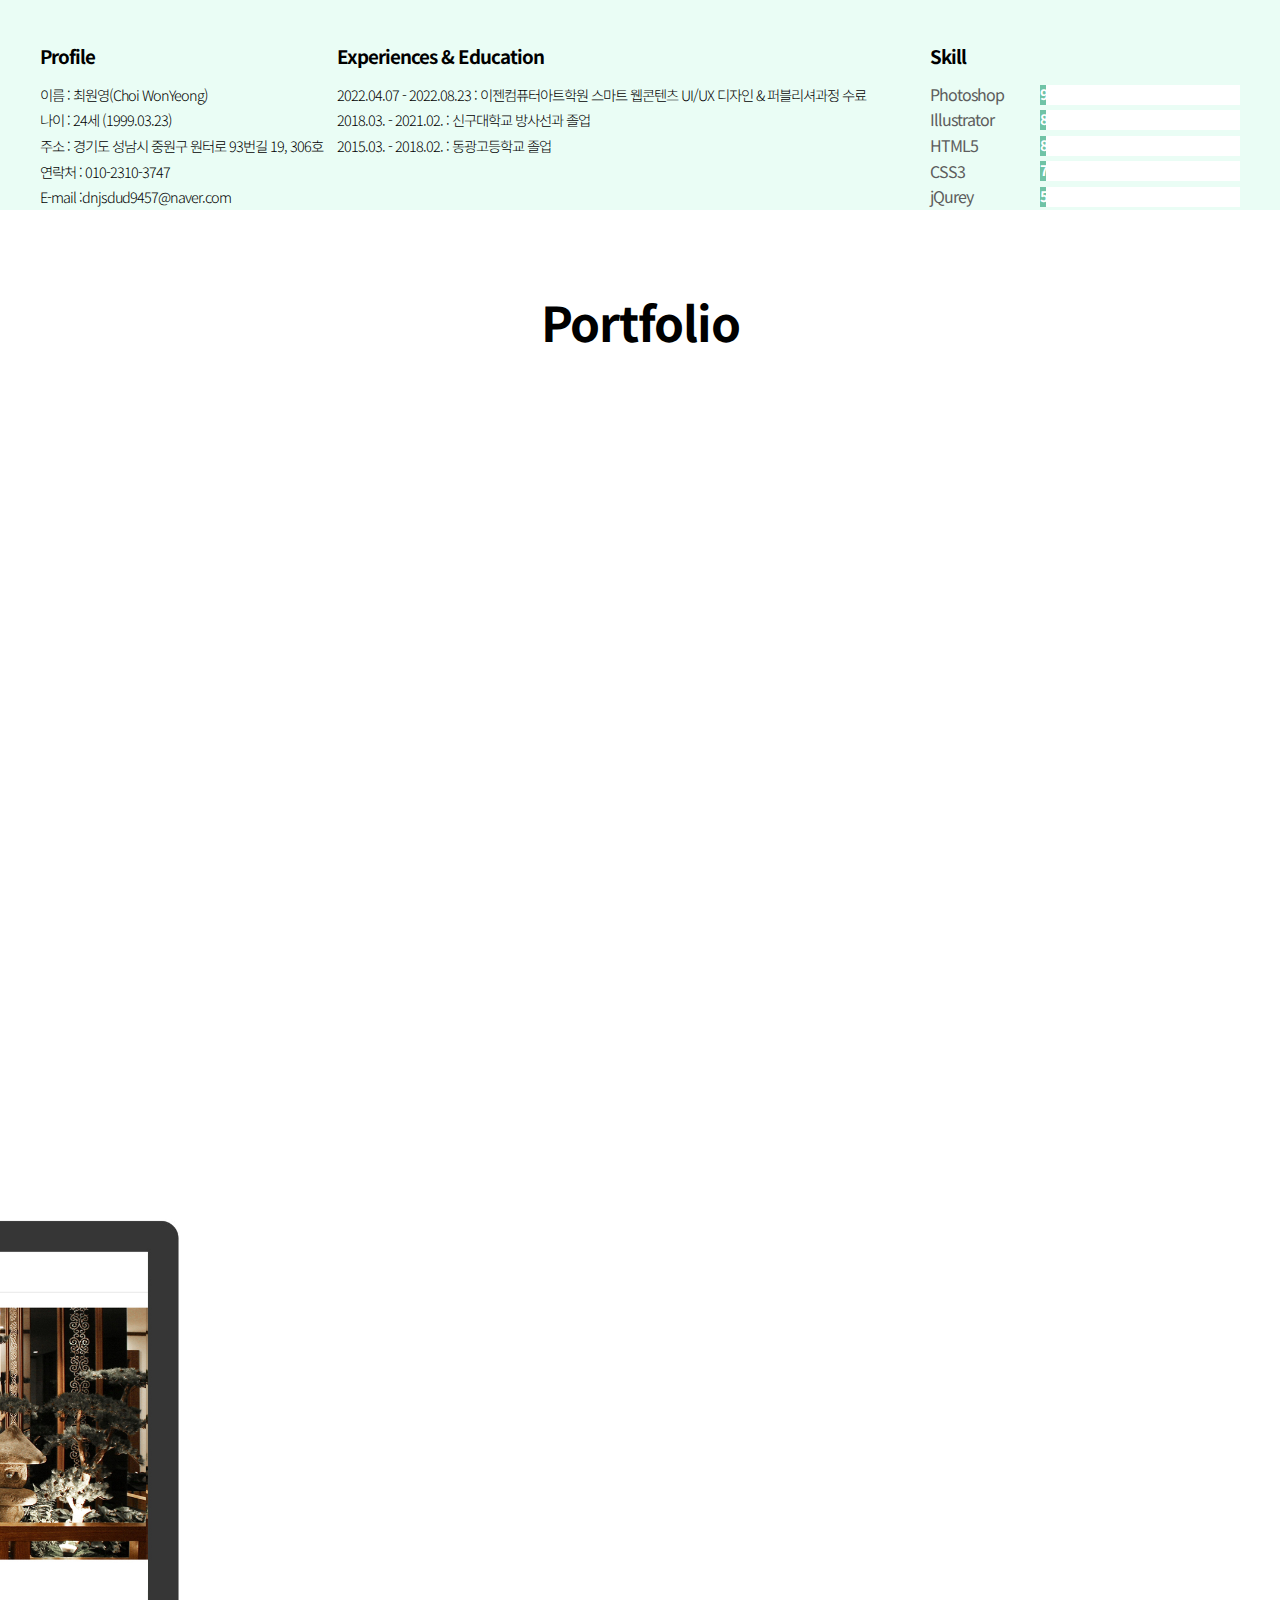
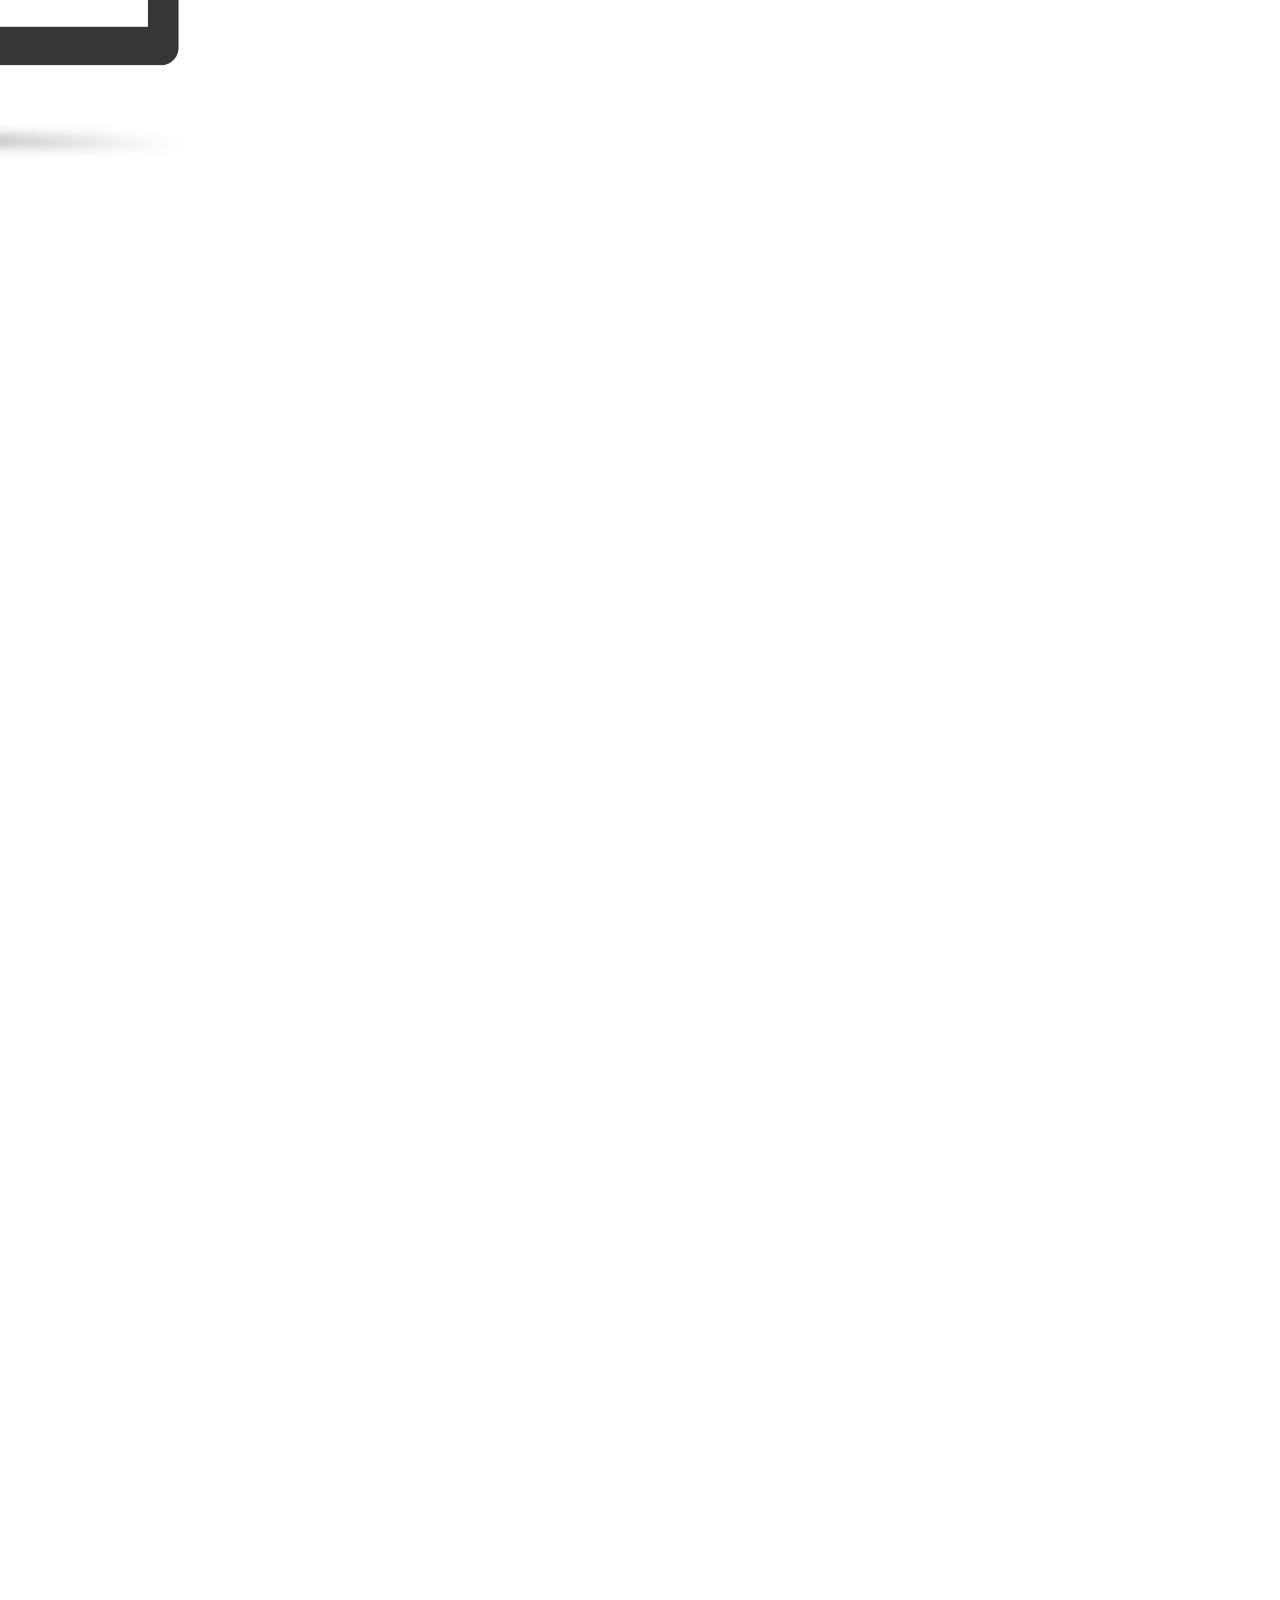
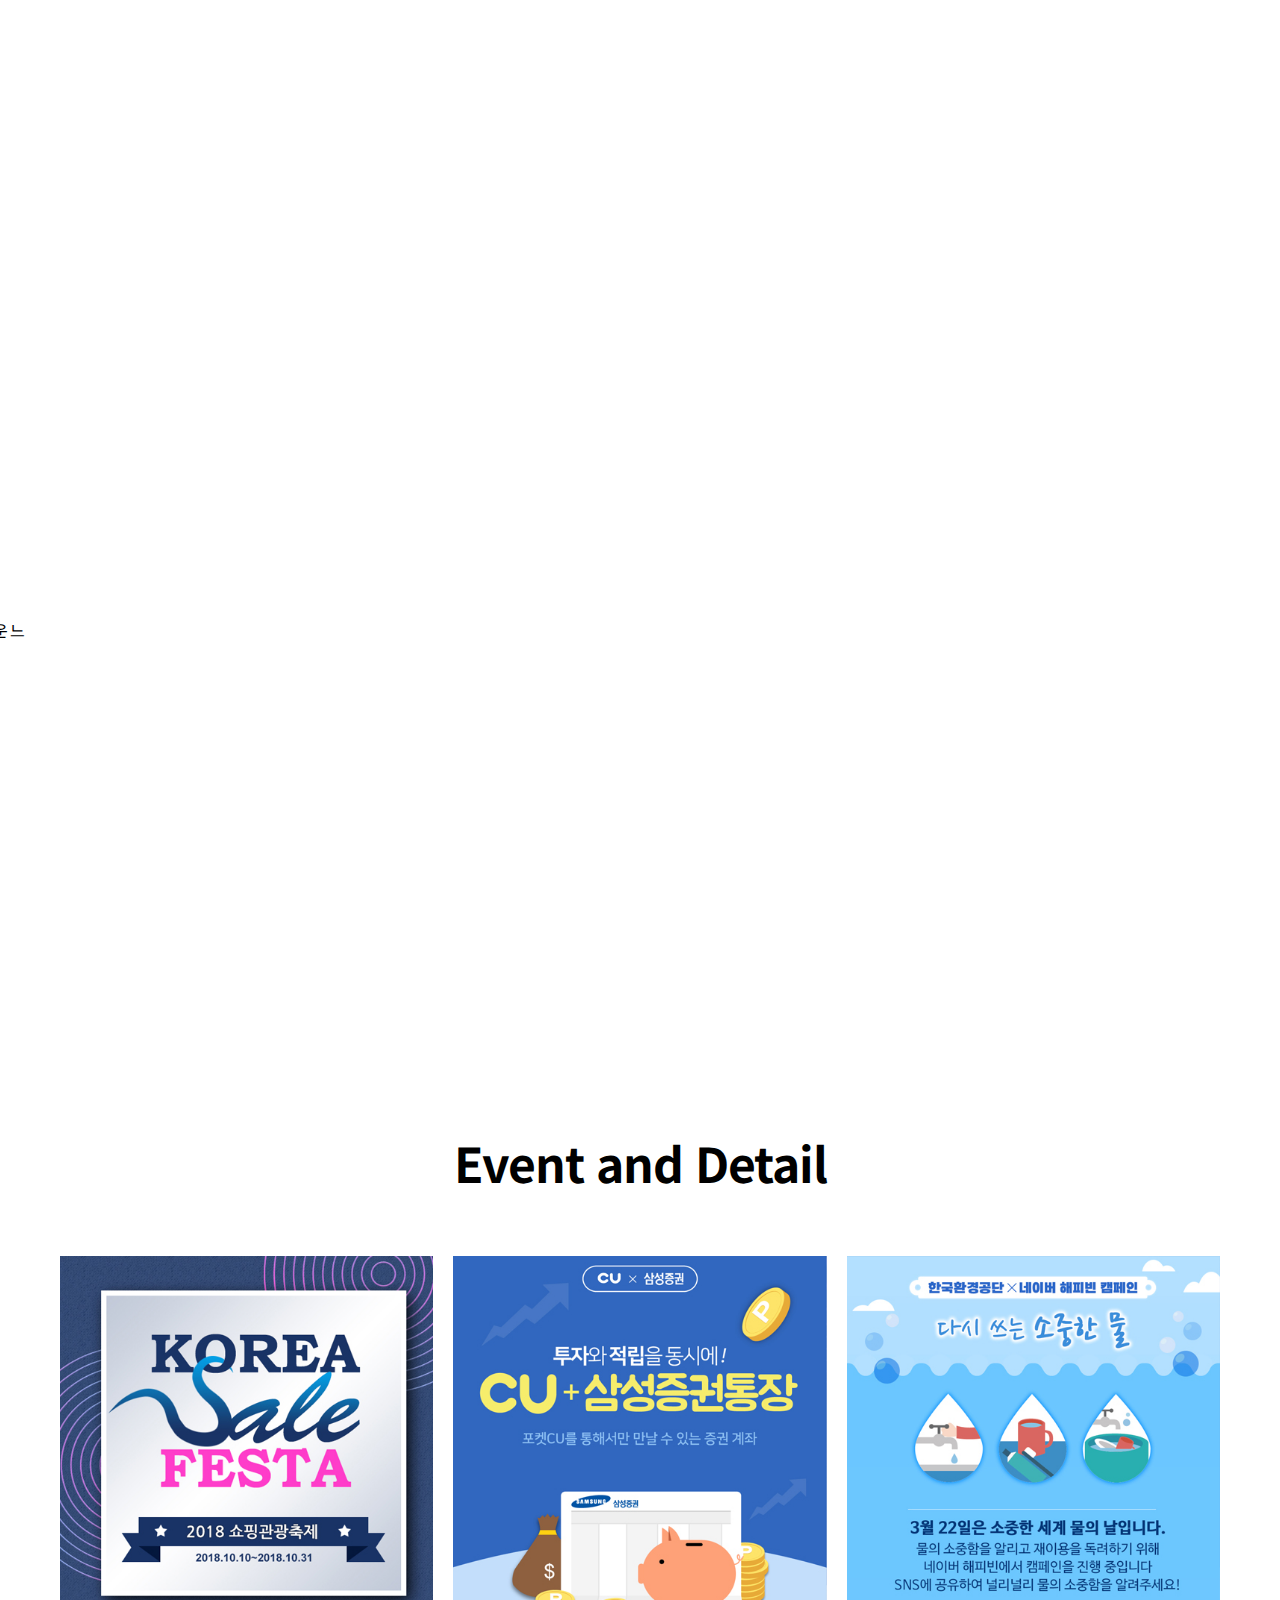
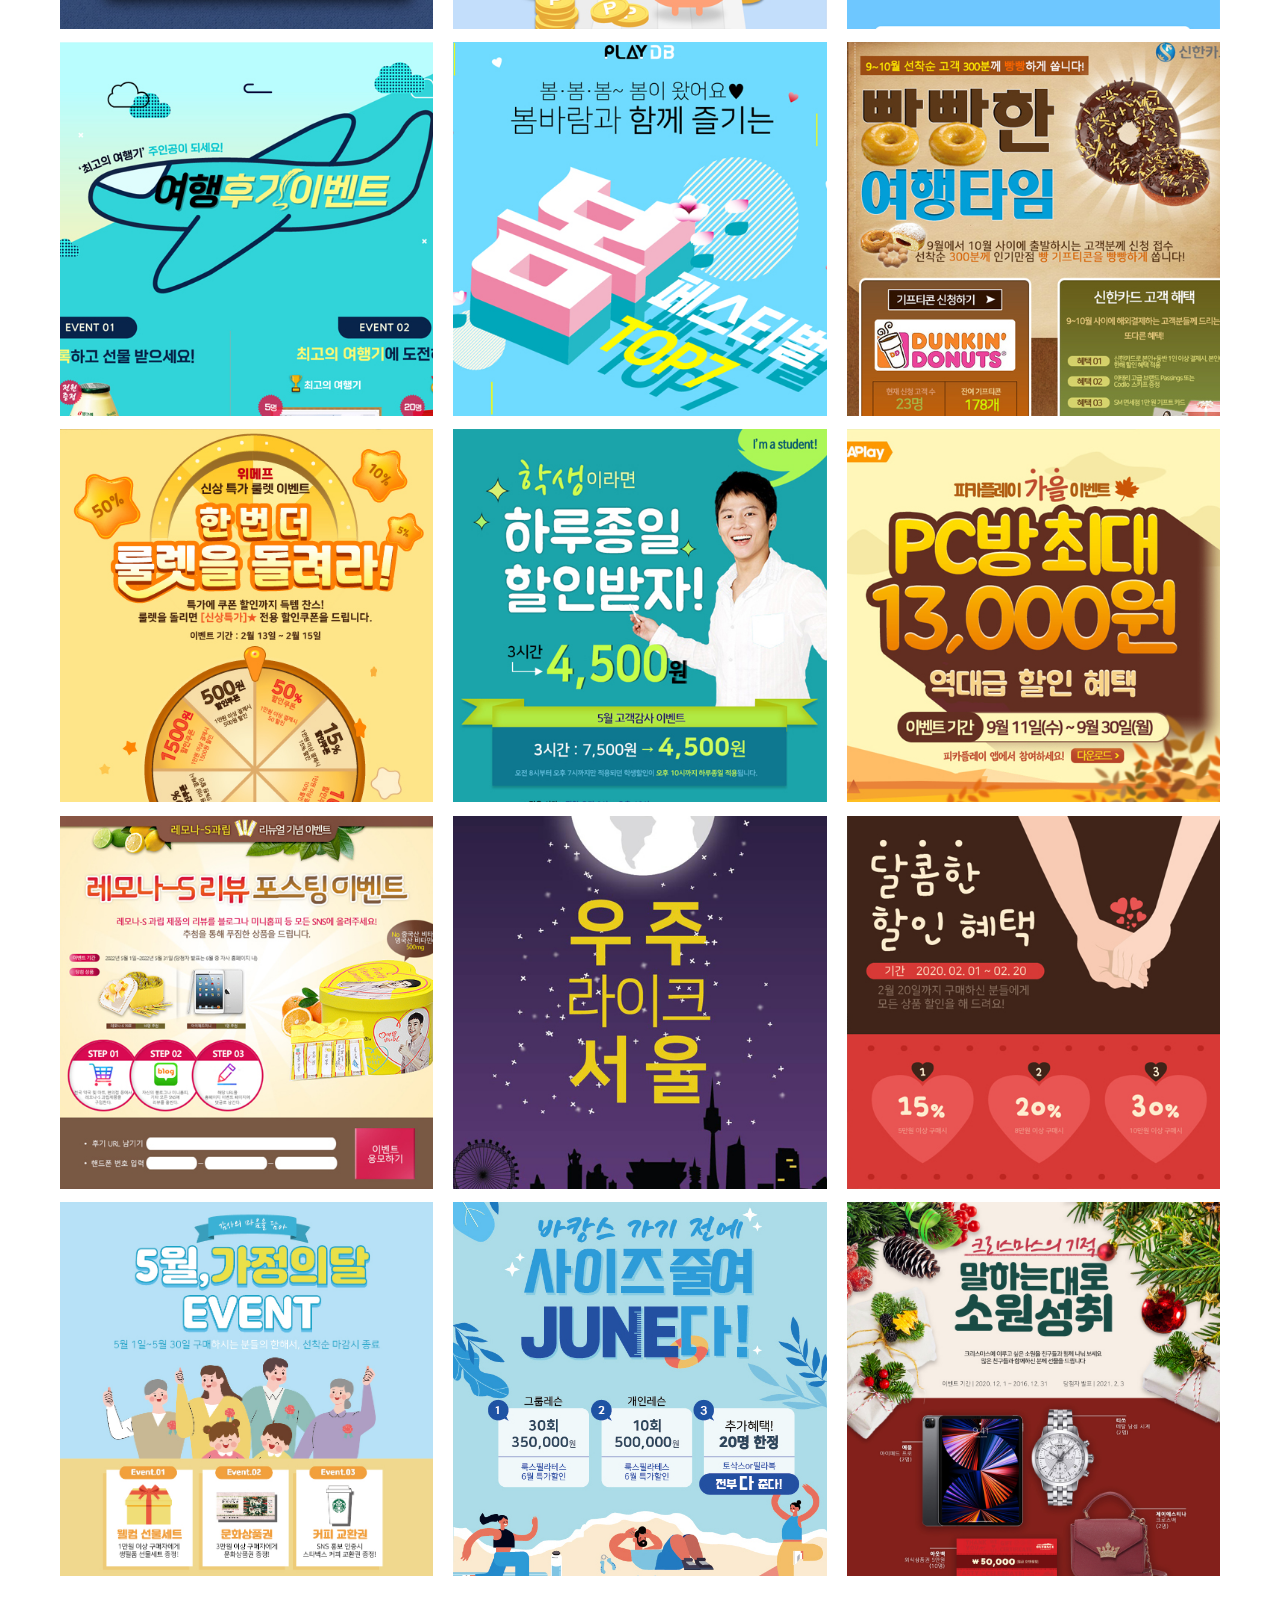
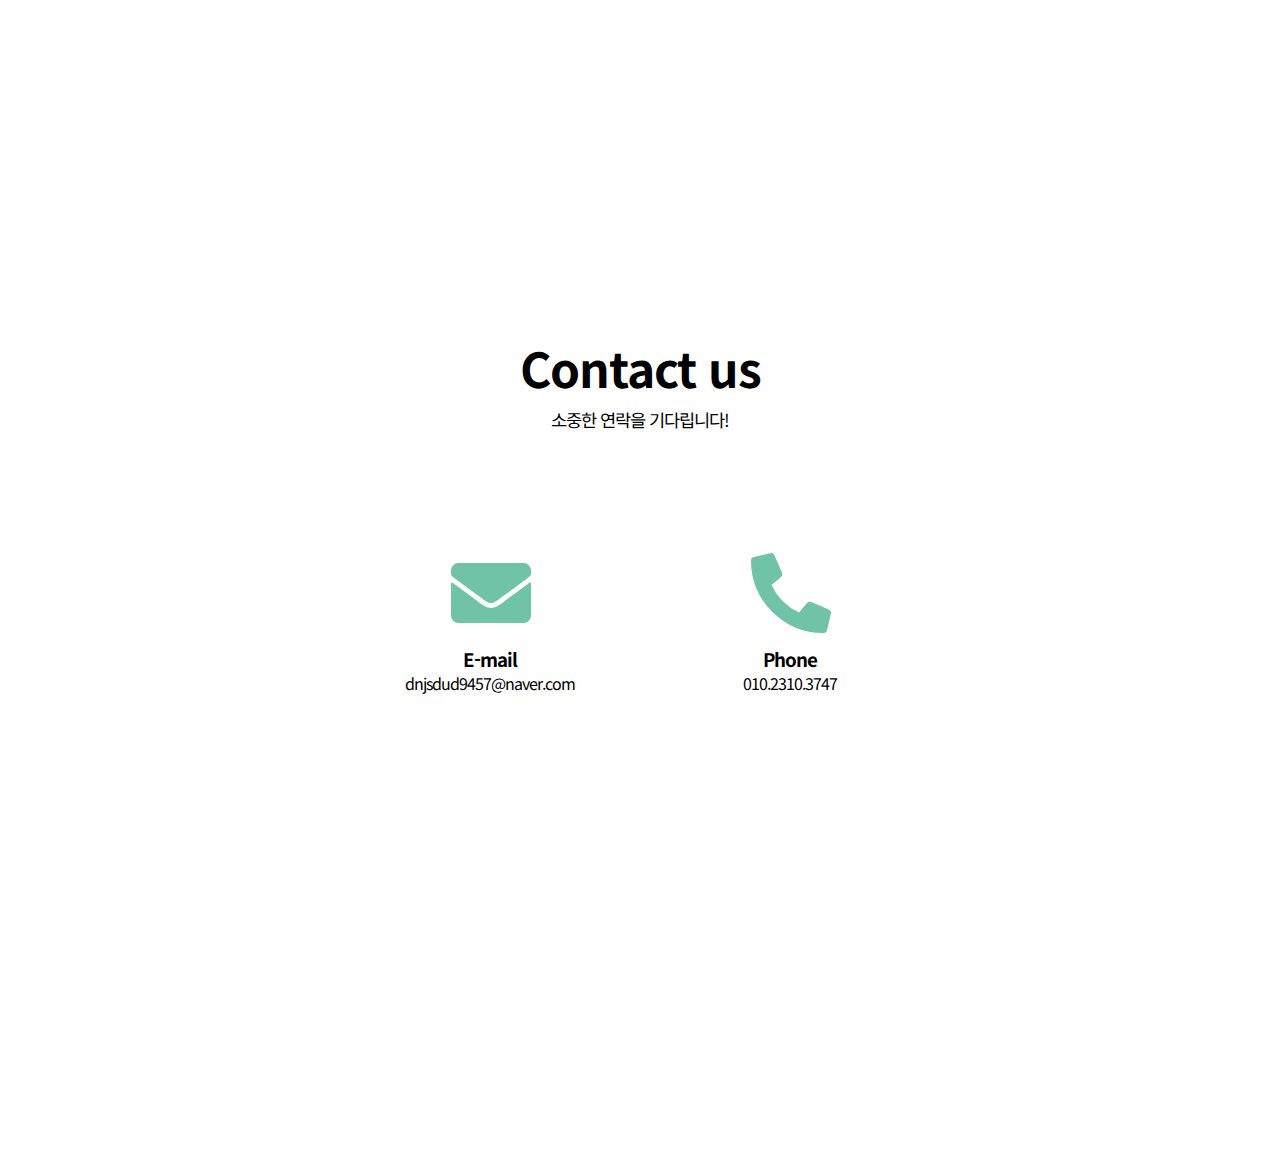
==== commit cf540532: "Add files via upload" ====
--- a/index.html
+++ b/index.html
@@ -90,7 +90,7 @@
 				<ul>
 					<li>
 						<b>사이트명</b>
-						<span>서울 사진 학원</span>
+						<span>서울 사진 학원 (반응형)</span>
 					</li>						
 					<li>
 						<b>제작기간</b>
@@ -106,11 +106,12 @@
 					</li>
 					<li>
 						<b>컨셉설명</b>
-						<span>기존 웹사이트는 플래쉬를 이용한 사이트로 좁은 여백에 정보의 중요도가 구분되지 않았습니다. 때문에, 정보의 중요도를 나누고 여백을 주어 정보에 집중 할 수 있도록 메인페이지를 구성하였습니다.</span><br>					
+						<span>기존 웹사이트는 플래쉬를 이용한 사이트로 좁은 여백에 정보의 중요도가 구분되지 않았기 때문에, 정보의 중요도를 나누고 여백을 주어 정보에 집중 할 수 있도록 메인페이지를 구성하였습니다.</span><br>					
 					</li>					
 				</ul>
 				<a href="plan/seoul/index.html" target="_blank">리뉴얼 기획서</a>
 				<a href="https://chy8115.cafe24.com/web/seoul/index.html" target="_blank">웹사이트 바로가기</a>
+				<a href="https://chy8115.cafe24.com/web/seoul/index.html" onclick="window.open(this.href, 'win1', 'top=50, left=200 , width=414, height=736, toolbar=yes, scrollbars=no, resizable=yes'); return false;"   onkeypress="this.onclick()">모바일앱 바로가기</a>
 			</div>
 			<div>
 				<img src="images/portfolio-1.jpg" alt="포트폴리오 서울사진학원">
--- a/css/portfolio.css
+++ b/css/portfolio.css
@@ -9,15 +9,15 @@
 
 /*내비게이션*/
 nav {position:fixed; width:100%; top:0;  padding:20pt 10pt 10pt 10pt; font-weight:bold; z-index:1; transition:0.3s;}
-nav.act {background:#5b818a;}
+nav.act {background:#70C3A6;}
 nav> div {max-width:1490px; margin:auto; display:flex;}
 nav p {flex:1; font-size:1.2rem; color:white;}
 nav a {margin-left:20pt; color:white; /*text-shadow:0 0 5px #254554;*/}
-nav a:hover, a.active {color:#0e2d39;}
+nav a:hover, a.active {color:#002952;}
 
 /*헤더*/
-#top {height:100vh; background:url("../images/bg1.jpg") no-repeat fixed center top / cover;}
-#typing{padding:40vh 1px 0 1px; color:white; text-align:center; line-height:160%; font-size:2.5rem; height:60vh; text-shadow:0px 0px 3px #0e2d39;}
+#top {height:100vh; background:url("../images/bg.jpg") no-repeat fixed center top / cover;}
+#typing{padding:30vh 1px 0 1px; color:white; text-align:center; line-height:160%; font-size:2.5rem; height:60vh; text-shadow:0px 0px 3px #0e2d39;}
 #scroll {max-width:100px; margin:auto; margin-top:30vh; text-align:center;}
 #top i {font-size:2.5rem; color:white; display:block; animation:down 1s infinite both;}
 @keyframes down{
@@ -32,7 +32,7 @@
 
 
 /*About*/
-#about {background:#deeaee;}
+#about {background:#EAFDF5;}
 #about img {width:400pt; margin:0pt auto; }
 #about> p {max-width:150pt; margin:auto; text-align:center;}
 #about  q {font-weight:bold; font-size:1.2rem; line-height:200%;}
@@ -46,15 +46,14 @@
 
 #skill> div {display:flex; align-items:center;}
 #skill> div> span {display:block; width:100px; color:#5D5D5D;}
-#skill> div> div {width:200px; height:20px; background:#eff7ff; margin-left:10px;}
-#skill> div> div span {display:block; height:100%; background:#3e5f6c; text-align:right; font-size:0.9rem; font-weight:bold; color:#f1f1f1; line-height:130%; padding-right:6px;}
+#skill> div> div {width:200px; height:20px; background:#fff; margin-left:10px;}
+#skill> div> div span {display:block; height:100%; background:#70C3A6; text-align:right; font-size:0.9rem; font-weight:bold; color:#FFF; line-height:130%; padding-right:6px;}
 
 .w1, .w2, .w3, .w4, .w5 {width:0;}
 
 /*Portfolio*/
-#portfolio {max-width:1000pt;margin:auto; overflow:hidden;}
-#portfolio> section {display:flex; align-items:center;}
-#seoul {padding:10vh 0 10vh 0; }
+#portfolio {max-width:1000pt;margin:auto; overflow:hidden; margin-bottom:100px; }
+#portfolio> section {display:flex; align-items:center; padding:10vh 0 10vh 0; }
 
 #portfolio> section:nth-of-type(1) 		{transform:translateY(100px); opacity:0; transition:1s;}
 #portfolio> section:nth-of-type(1).act	{transform:translateY(0); opacity:1;}
@@ -80,23 +79,24 @@
 #portfolio> section:nth-of-type(5).act> div:first-child {transform:translateX(0);}
 #portfolio> section:nth-of-type(5).act> div:last-child	{transform:translateX(0);}
 
-#portfolio> section:not(#seoul) {min-height:40vh;padding-top:10vh; margin-bottom:200px;}
+#portfolio> section:not(#seoul) {min-height:40vh;padding-top:10vh;}
 #portfolio div {line-height:270%;}
 #portfolio h3 {font-size:2.3rem; padding-bottom:20pt;}
 #portfolio div:first-child {padding-right:30pt;}
+
 #portfolio ul {list-style:none; margin-bottom:25pt;}
 #portfolio li {display:flex;}
 #portfolio b  {min-width:60pt;}
 #portfolio span {line-height:180%; text-align:justify;}
 #portfolio a   {padding:6pt 30pt; border-radius:20pt; border:1pt solid #ddd; color:black; font-size:1.rem; font-weight:500; transition:0.3s;}
-#portfolio a:first-of-type {margin-right:10pt;}
+#portfolio a {margin-right:5pt;}
 #portfolio a:hover {background:#555; color:white;}
 
 #seoul div:first-child {flex:1;}
-#seoul div:last-child {flex:1.5;} 
+#seoul div:last-child {flex:1.2;} 
 
 #candle div:first-child {flex:1;}
-#candle div:last-child {flex:1.5;}
+#candle div:last-child {flex:1.2;}
 
 
 /*Event and Detail*/
@@ -120,7 +120,7 @@
 #contact b 	{display:block; font-size:1.1rem; font-weight:400; padding-top:20pt;}
 #contact div {max-width:600px; margin:auto; display:flex; padding-top:30pt;}
 #contact section {flex:1; text-align:center;}
-#contact i, #contact a.fas {font-size:5rem; color:#375e67; padding-bottom:10pt;}
+#contact i, #contact a.fas {font-size:5rem; color:#70C3A6; padding-bottom:10pt;}
 #contact h3+a {color:black;}
 
 
@@ -155,16 +155,17 @@
 	#portfolio> section:nth-of-type(1)	{ transform:translateY(0); opacity:1;}
 	#portfolio> section:nth-of-type(2)> div:first-child {transform:translateX(0);}
 	#portfolio> section:nth-of-type(2)> div:last-child	{transform:translateX(0);}
-	#portfolio> section:nth-of-type(3)> div:first-child {transform:scale(1); opacity:1;}
-	#portfolio> section:nth-of-type(3)> div:last-child	{transform:scale(1); opacity:1;}
-	#portfolio> section:nth-of-type(4)> div:first-child {transform:translateX(0);}
-	#portfolio> section:nth-of-type(4)> div:last-child	{transform:translateX(0);}
+	#portfolio> section:nth-of-type(3)	{ transform:translateY(0); opacity:1;}
+	#portfolio> section:nth-of-type(4)> div:first-child {transform:scale(1); opacity:1;}
+	#portfolio> section:nth-of-type(4)> div:last-child	{transform:scale(1); opacity:1;}
+	#portfolio> section:nth-of-type(5)> div:first-child {transform:translateX(0);}
+	#portfolio> section:nth-of-type(5)> div:last-child	{transform:translateX(0);}
 	
 	#portfolio  h3   {font-size:1.8rem;}
 	#portfolio  img  {margin-bottom:30pt;}
 	
-	#seoul, #gogh {flex-direction:column-reverse;}
-	#food, #money {flex-direction:column;}
+	#seoul, #candle, #money {flex-direction:column-reverse;}
+	#food, #gogh {flex-direction:column;}
 	
 	#portfolio div:first-child {padding-right:0pt;}
 	#portfolio a {padding:4pt 13pt;}
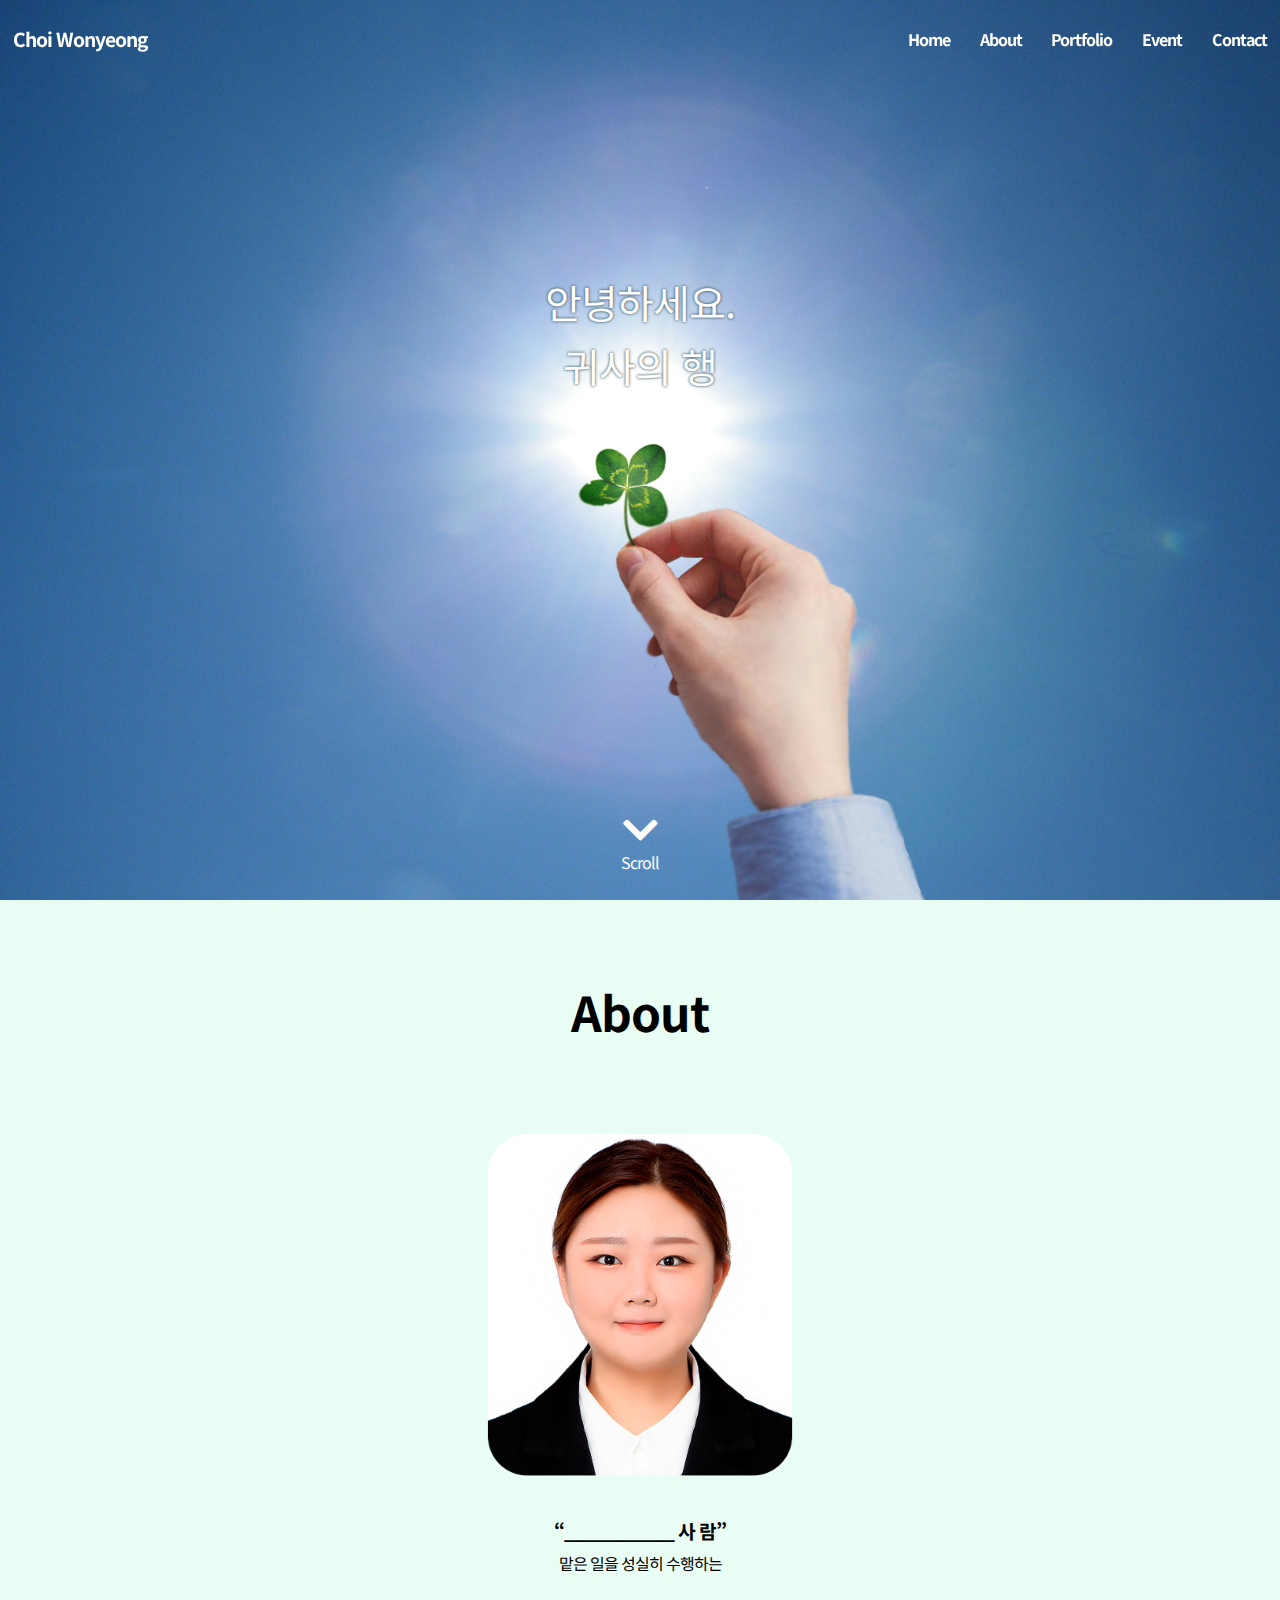
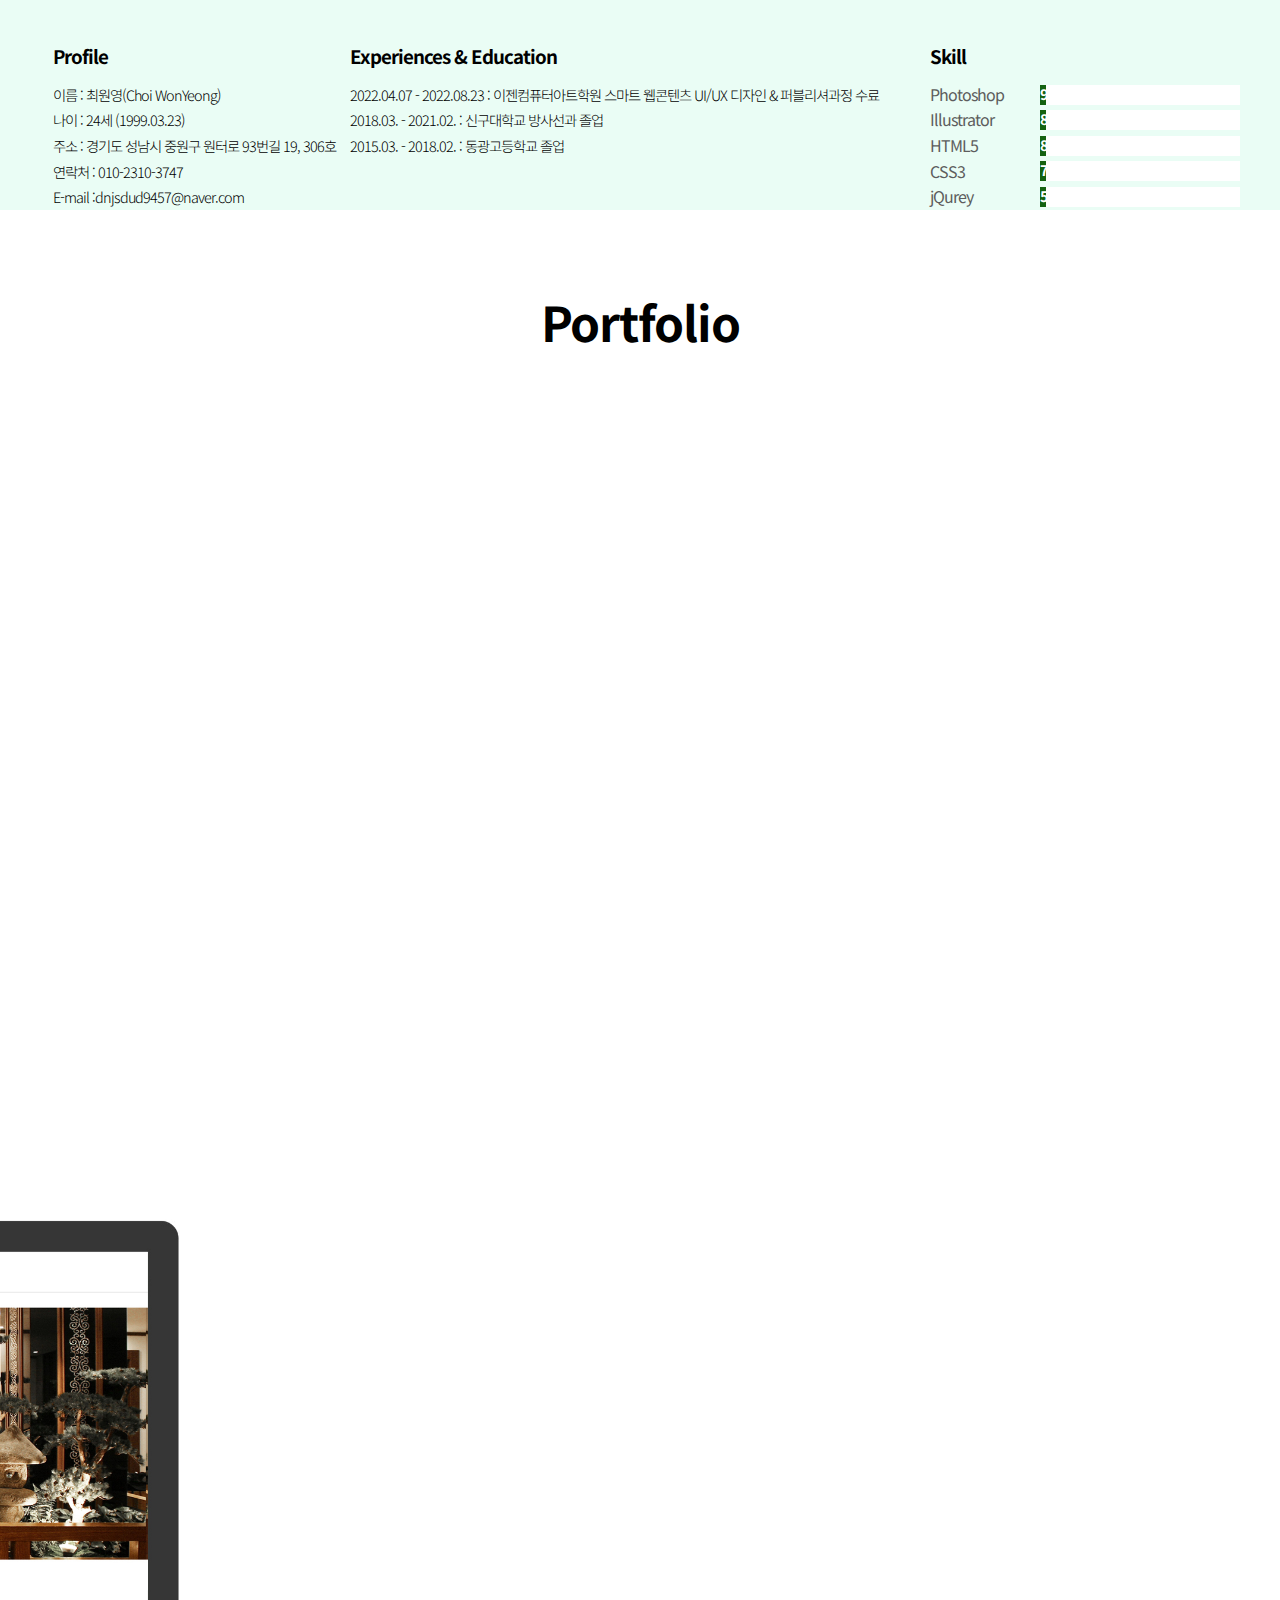
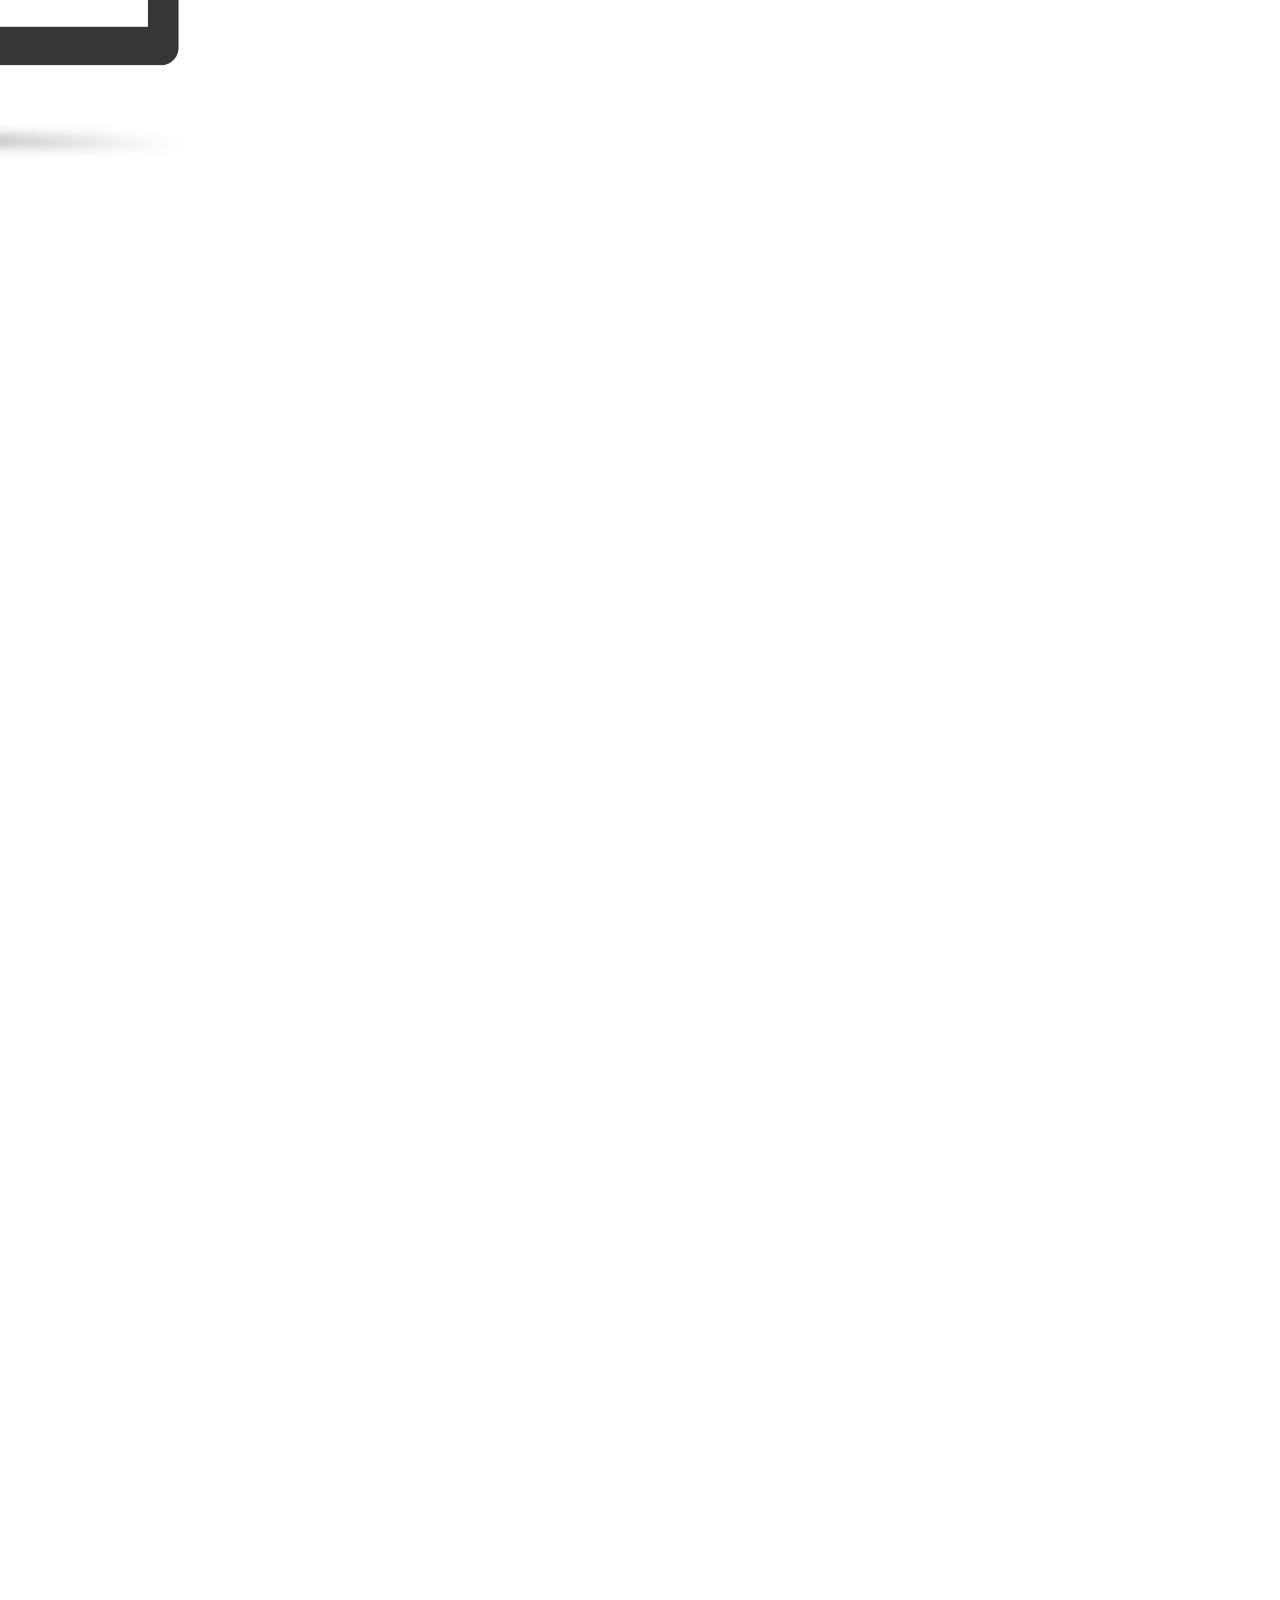
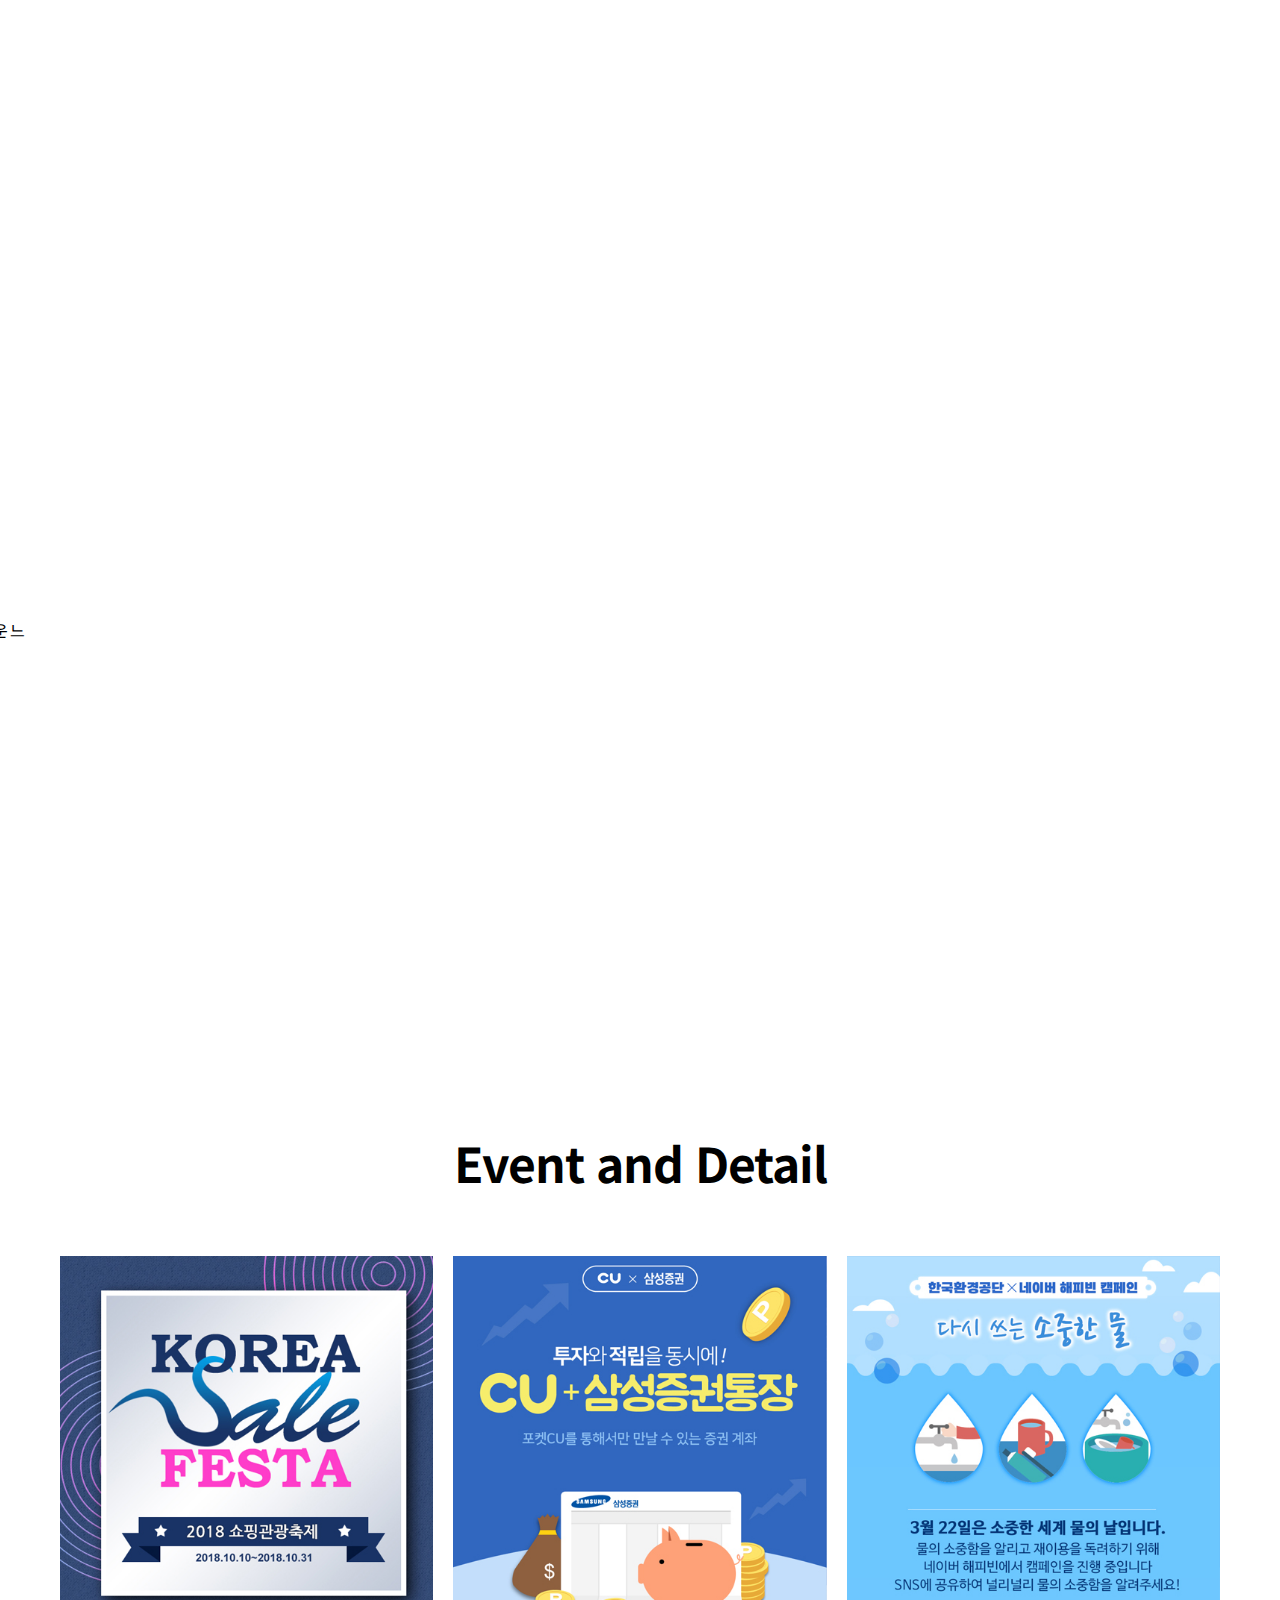
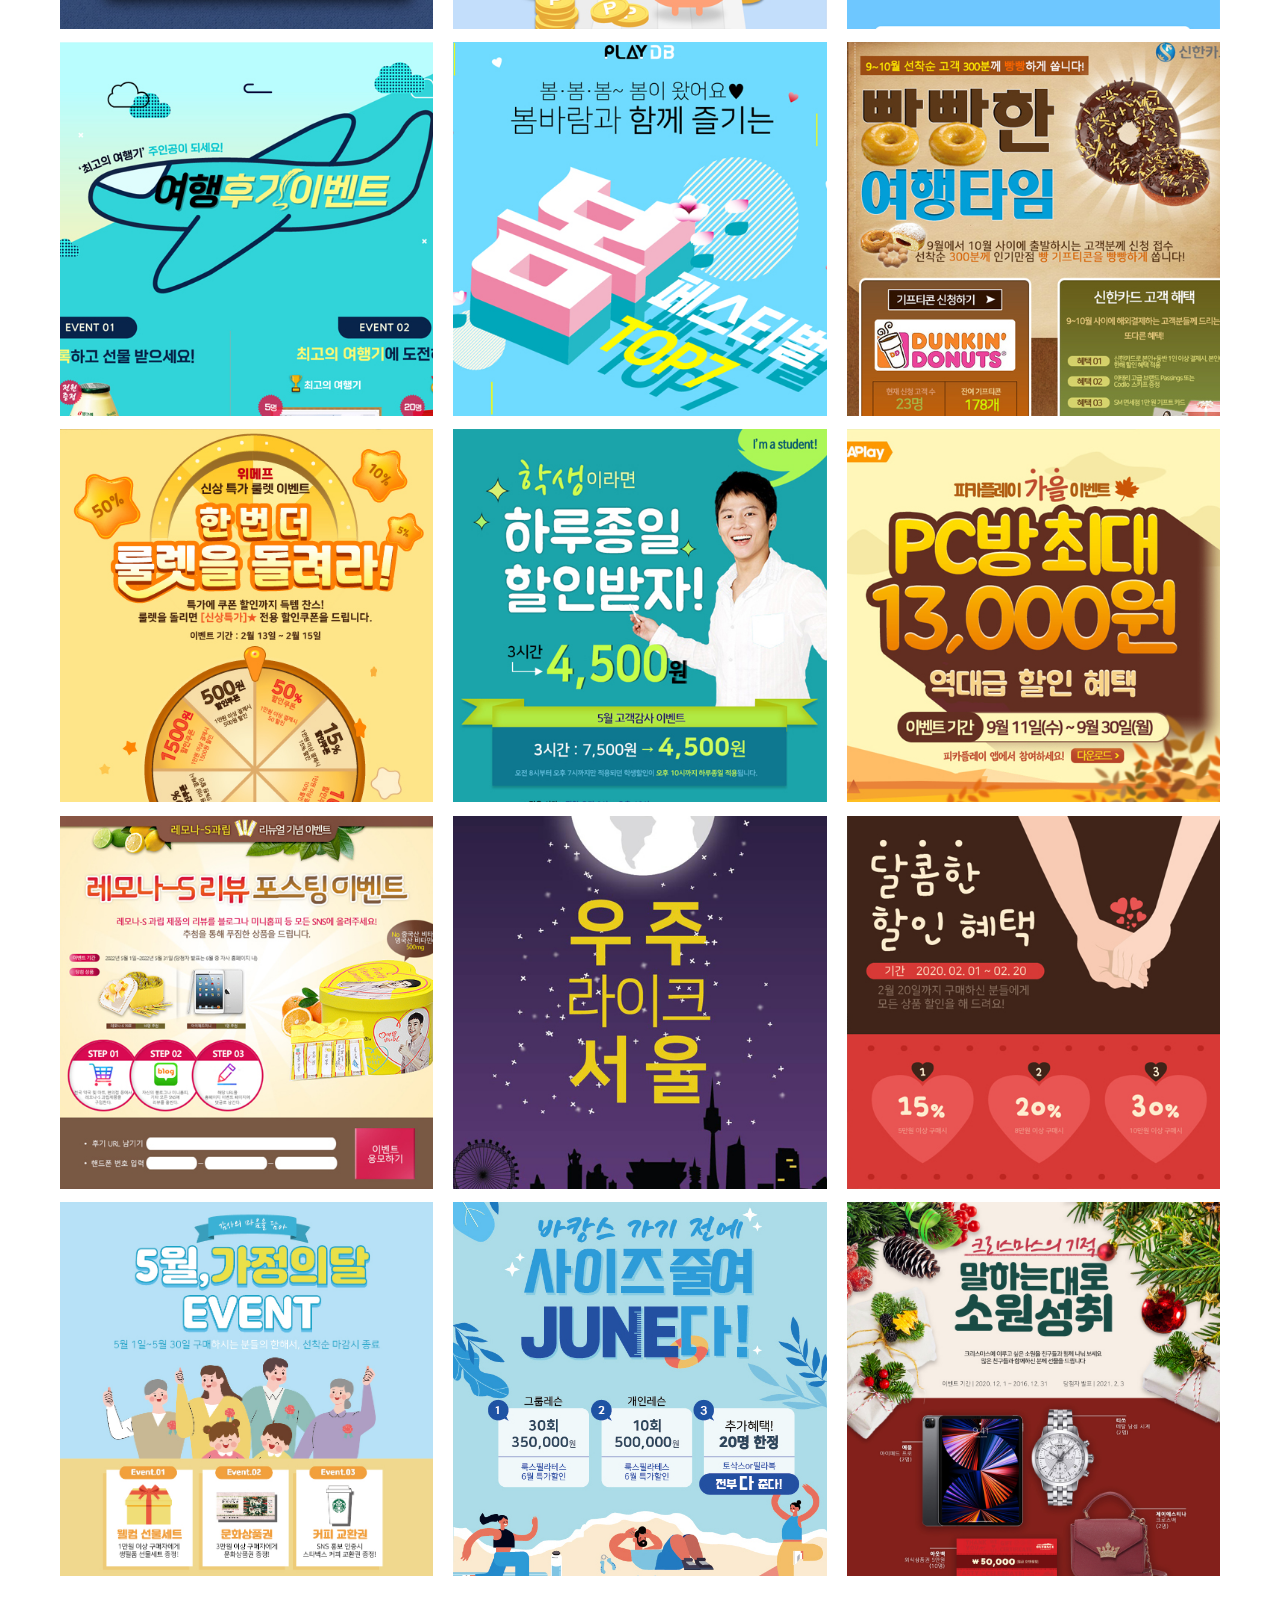
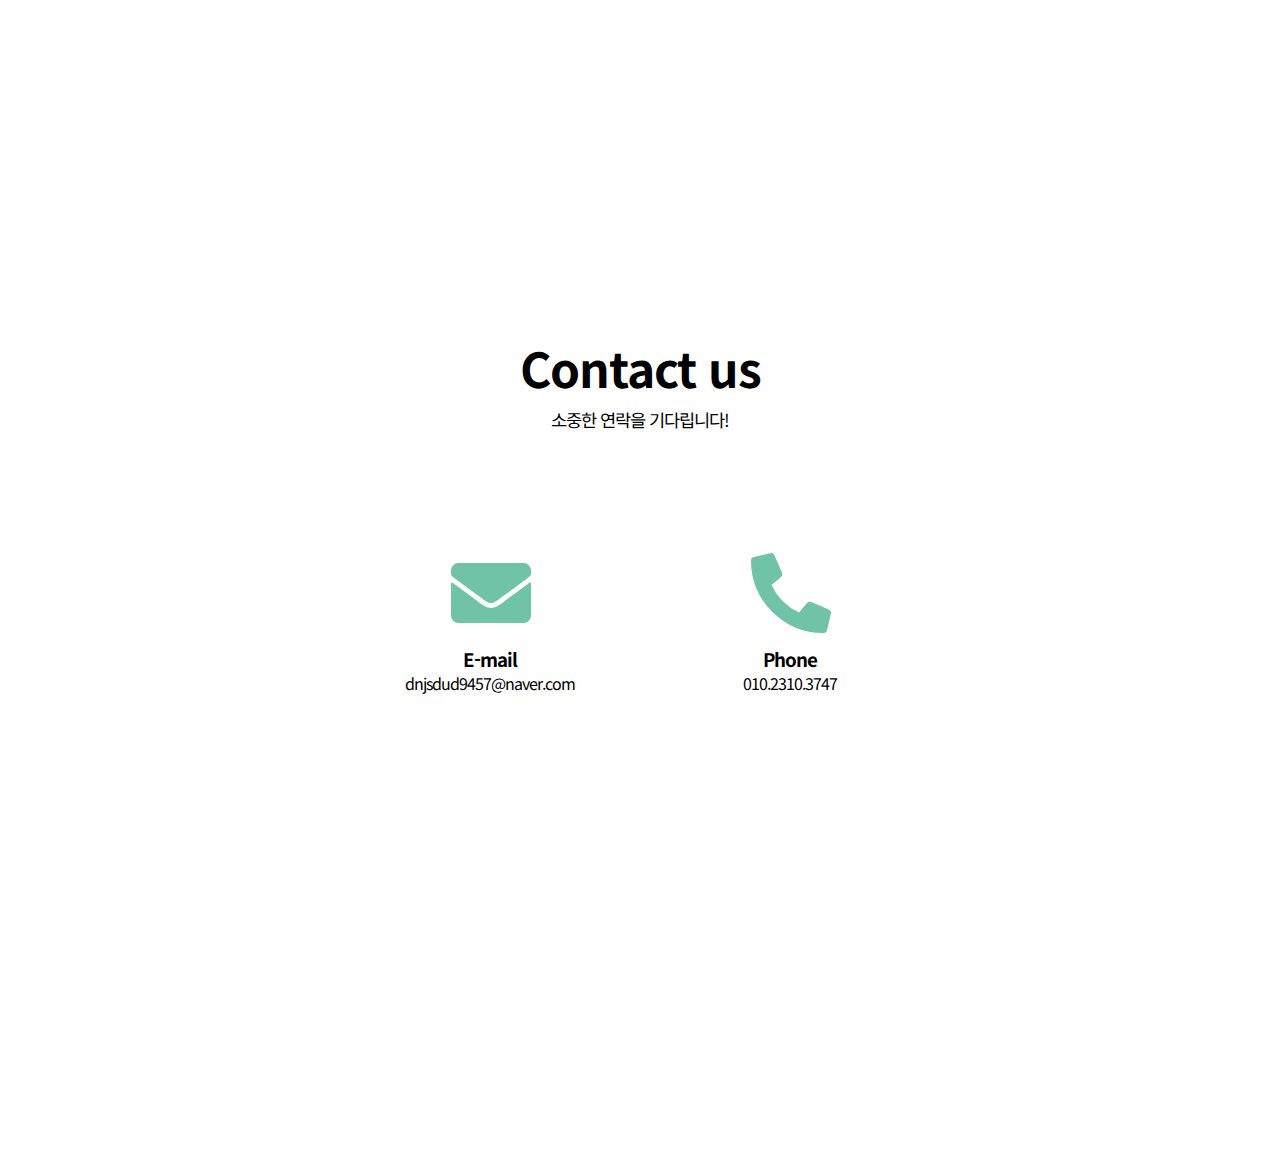
==== commit 778b08d2: "Add files via upload" ====
--- a/index.html
+++ b/index.html
@@ -110,8 +110,8 @@
 					</li>					
 				</ul>
 				<a href="plan/seoul/index.html" target="_blank">리뉴얼 기획서</a>
-				<a href="https://chy8115.cafe24.com/web/seoul/index.html" target="_blank">웹사이트 바로가기</a>
-				<a href="https://chy8115.cafe24.com/web/seoul/index.html" onclick="window.open(this.href, 'win1', 'top=50, left=200 , width=414, height=736, toolbar=yes, scrollbars=no, resizable=yes'); return false;"   onkeypress="this.onclick()">모바일앱 바로가기</a>
+				<a href="https://chy8115.cafe24.com/web/seoul/index.html" target="_blank">반응형 웹사이트</a>
+				<a href="https://chy8115.cafe24.com/web/seoul/index.html" onclick="window.open(this.href, 'win1', 'top=50, left=200 , width=414, height=736, toolbar=yes, scrollbars=no, resizable=yes'); return false;"   onkeypress="this.onclick()">반응형 모바일앱</a>
 			</div>
 			<div>
 				<img src="images/portfolio-1.jpg" alt="포트폴리오 서울사진학원">
@@ -145,8 +145,8 @@
 						<span>한정식이 주는 정갈함을 중점으로 디자인하였으며, 고급스러움을 표현하고자 명조 계열의 폰트를 사용하였습니다.</span>
 					</li>
 				</ul>
-				<a href="https://chy8115.cafe24.com/web/hanwoori/index.html" target="_blank">웹사이트 바로가기</a>
-				<a href="https://chy8115.cafe24.com/web/hanwoori/index.html" onclick="window.open(this.href, 'win1', 'top=50, left=200 , width=414, height=736, toolbar=yes, scrollbars=no, resizable=yes'); return false;"   onkeypress="this.onclick()">모바일앱 바로가기</a>
+				<a href="https://chy8115.cafe24.com/web/hanwoori/index.html" target="_blank">반응형 웹사이트</a>
+				<a href="https://chy8115.cafe24.com/web/hanwoori/index.html" onclick="window.open(this.href, 'win1', 'top=50, left=200 , width=414, height=736, toolbar=yes, scrollbars=no, resizable=yes'); return false;"   onkeypress="this.onclick()">반응형 모바일앱</a>
 			</div>
 		</section>
 		<section id="candle">
--- a/css/portfolio.css
+++ b/css/portfolio.css
@@ -13,7 +13,7 @@
 nav> div {max-width:1490px; margin:auto; display:flex;}
 nav p {flex:1; font-size:1.2rem; color:white;}
 nav a {margin-left:20pt; color:white; /*text-shadow:0 0 5px #254554;*/}
-nav a:hover, a.active {color:#002952;}
+nav a:hover, a.active {color:#093e2c;}
 
 /*헤더*/
 #top {height:100vh; background:url("../images/bg.jpg") no-repeat fixed center top / cover;}
@@ -32,12 +32,12 @@
 
 
 /*About*/
-#about {background:#EAFDF5;}
+#about {background:#eafdf5;}
 #about img {width:400pt; margin:0pt auto; }
 #about> p {max-width:150pt; margin:auto; text-align:center;}
 #about  q {font-weight:bold; font-size:1.2rem; line-height:200%;}
 #about> div {max-width:900pt; margin:auto; display:flex;}
-#about  section {flex:1;}
+#about  section {flex:1; margin-left:10pt;}
 #about  section:nth-child(1) {flex:1;}
 #about  section:nth-child(2) {flex:2;}
 #about  section:nth-child(3) {flex:0.8;}
@@ -47,7 +47,7 @@
 #skill> div {display:flex; align-items:center;}
 #skill> div> span {display:block; width:100px; color:#5D5D5D;}
 #skill> div> div {width:200px; height:20px; background:#fff; margin-left:10px;}
-#skill> div> div span {display:block; height:100%; background:#70C3A6; text-align:right; font-size:0.9rem; font-weight:bold; color:#FFF; line-height:130%; padding-right:6px;}
+#skill> div> div span {display:block; height:100%; background:#146211; text-align:right; font-size:0.9rem; font-weight:bold; color:#FFF; line-height:130%; padding-right:6px;}
 
 .w1, .w2, .w3, .w4, .w5 {width:0;}
 
@@ -168,11 +168,9 @@
 	#food, #gogh {flex-direction:column;}
 	
 	#portfolio div:first-child {padding-right:0pt;}
-	#portfolio a {padding:4pt 13pt;}
-	#portfolio a:first-of-type {margin-right:5pt;}
+	#portfolio a {padding:5pt 10pt; margin-right:0pt;}
 	
-
-	
+		
 	
 }
 /* 넓이 (0~375픽셀) */
